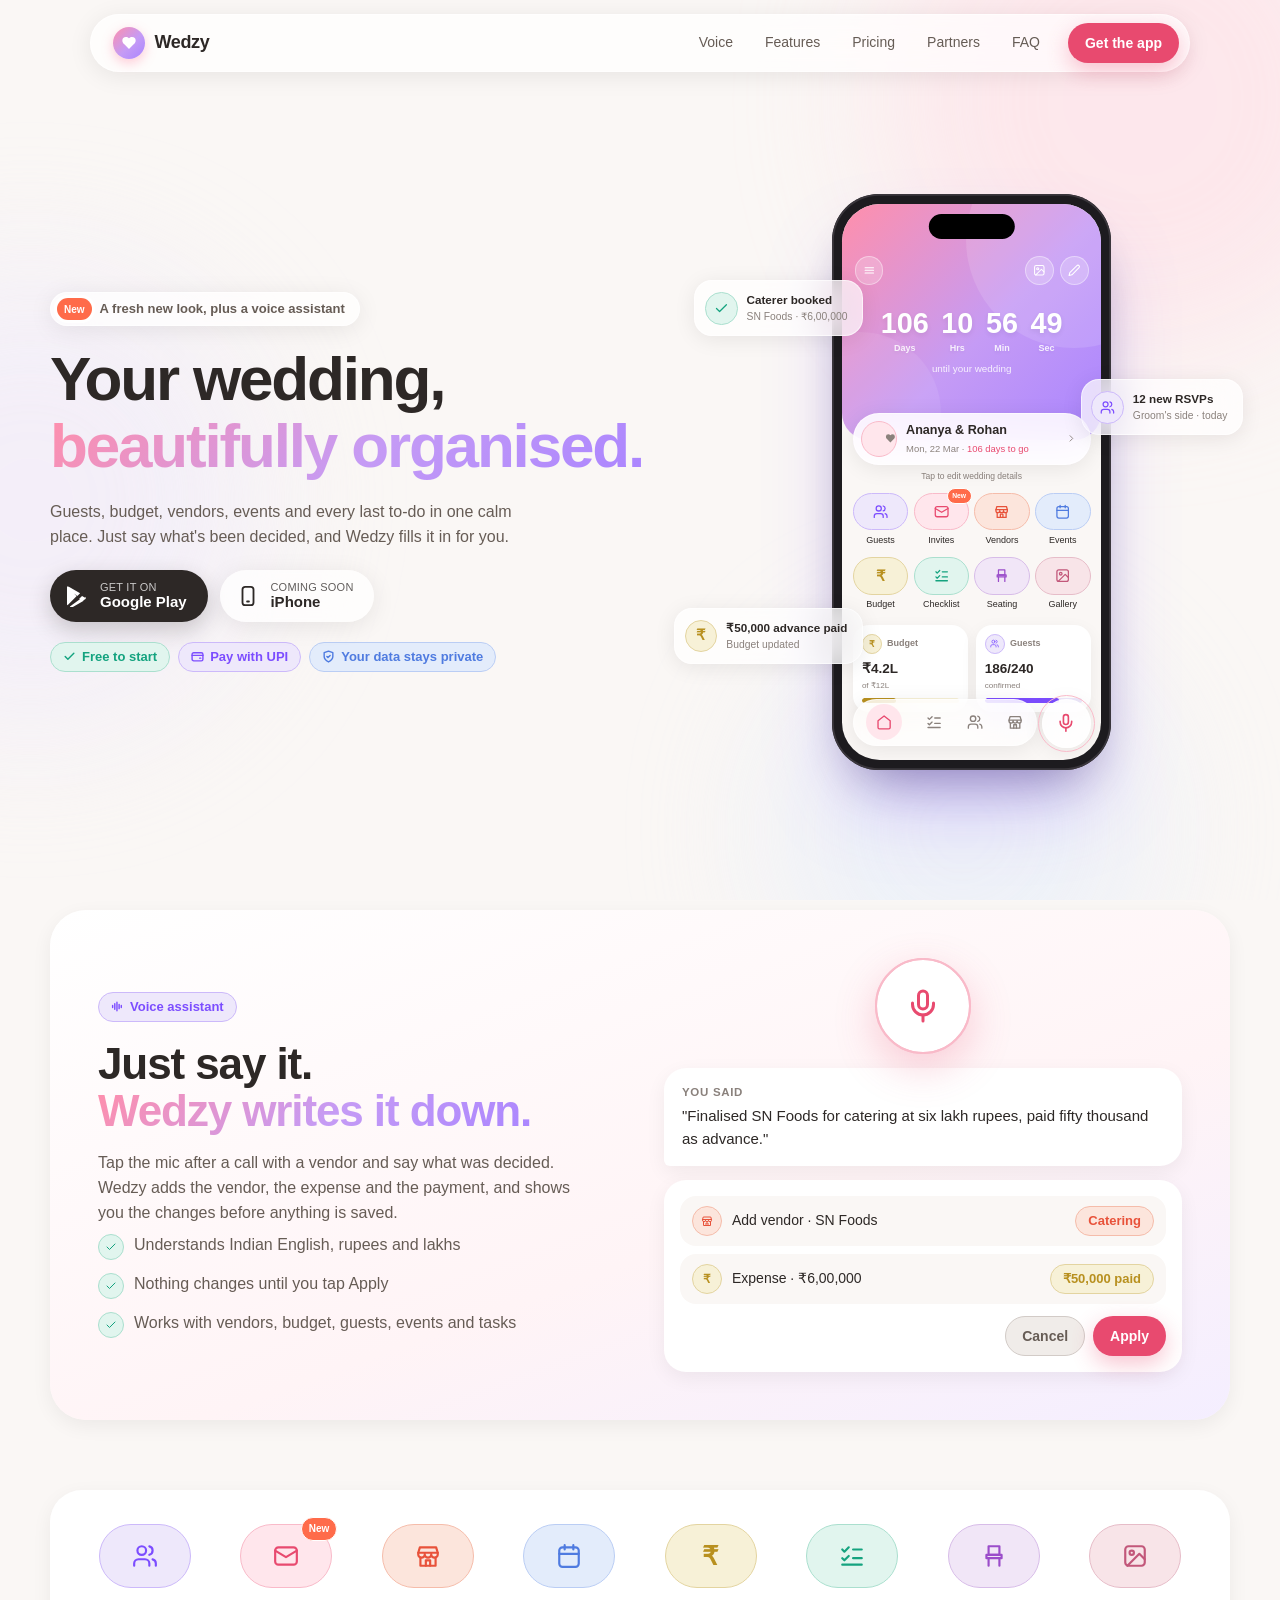
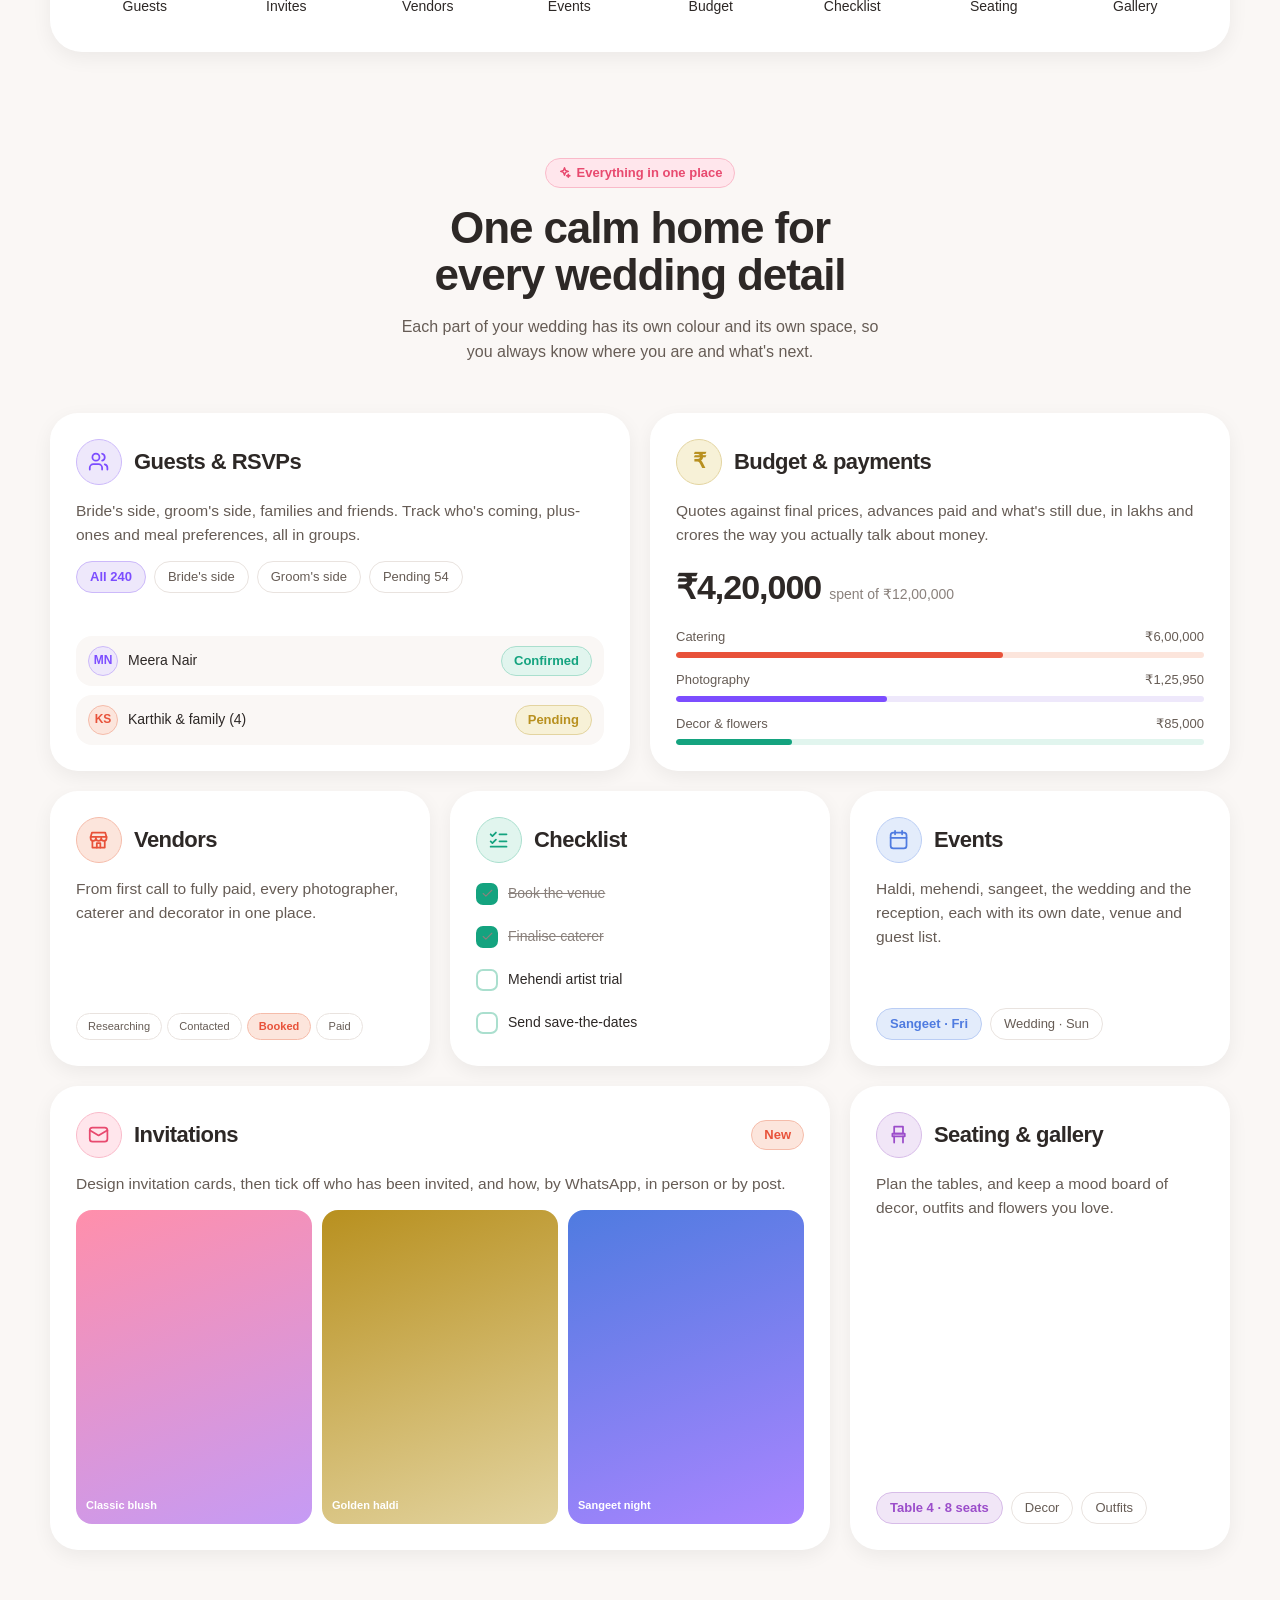
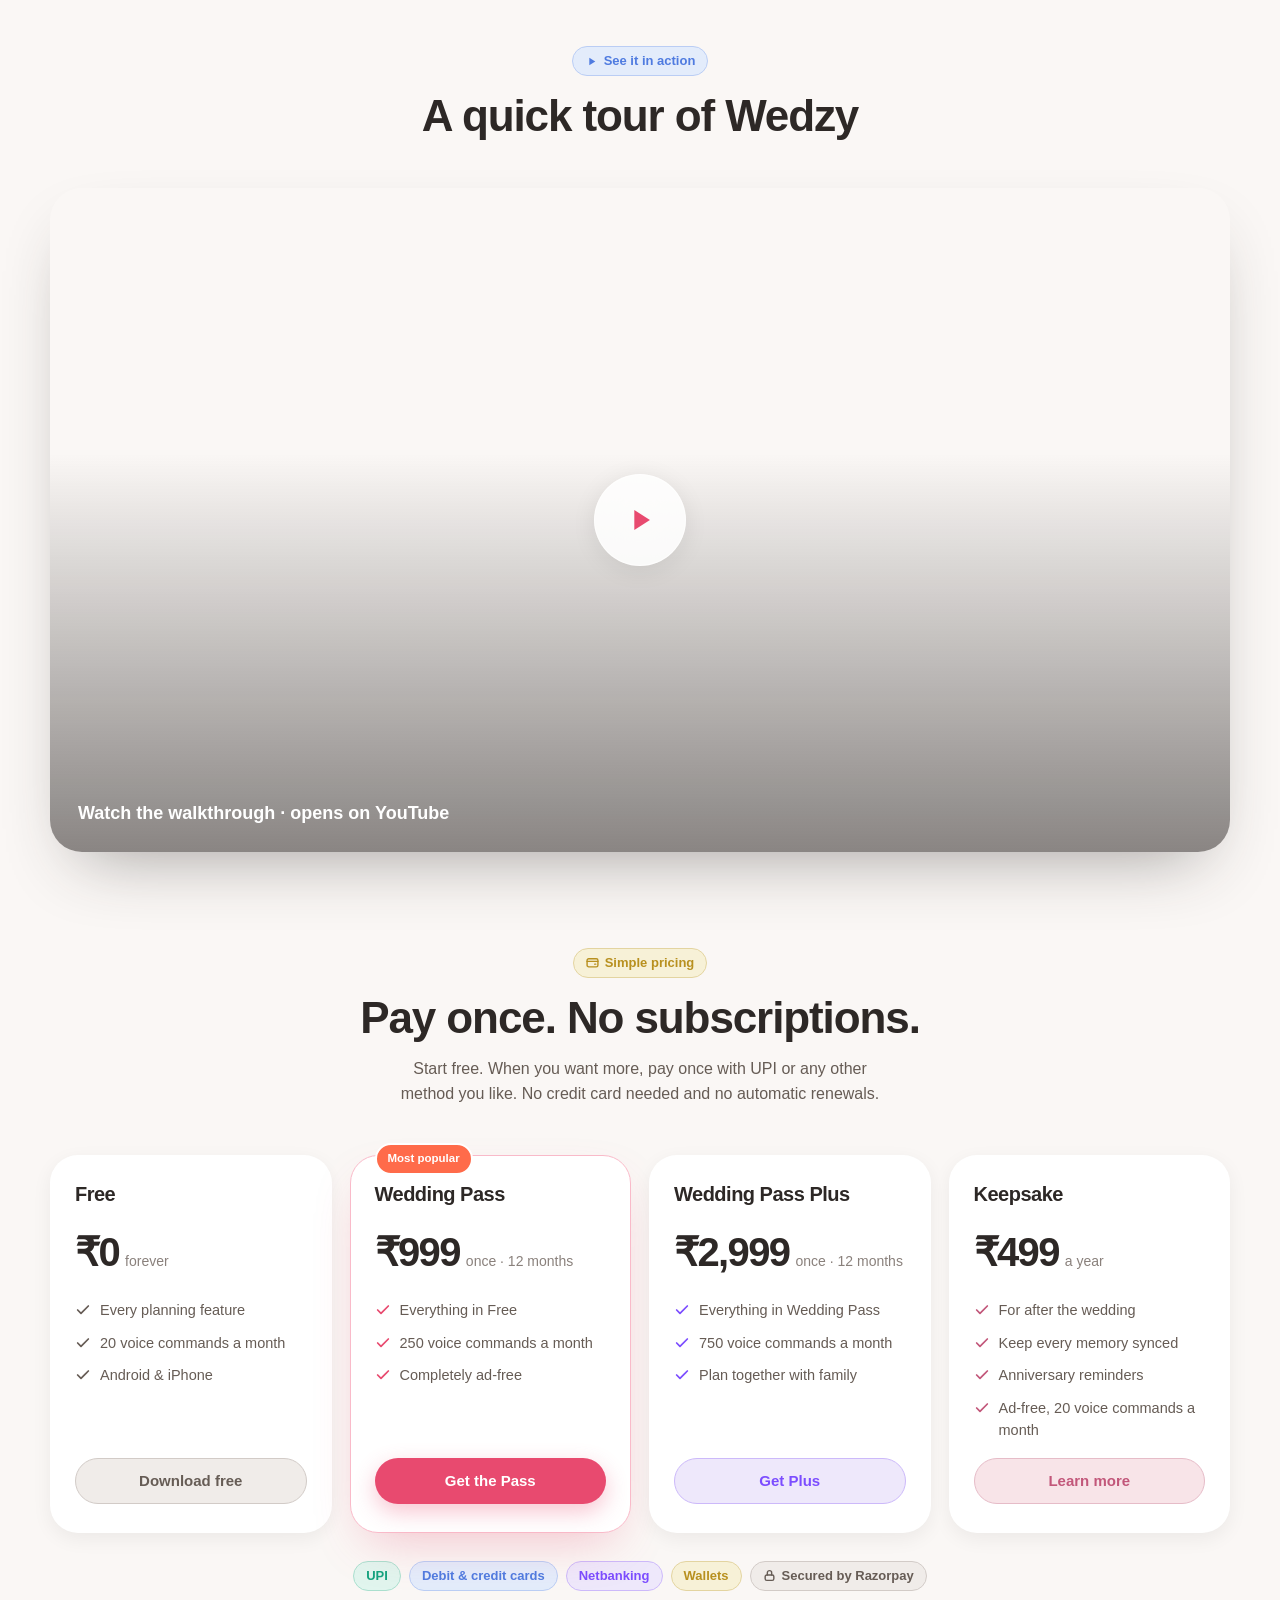
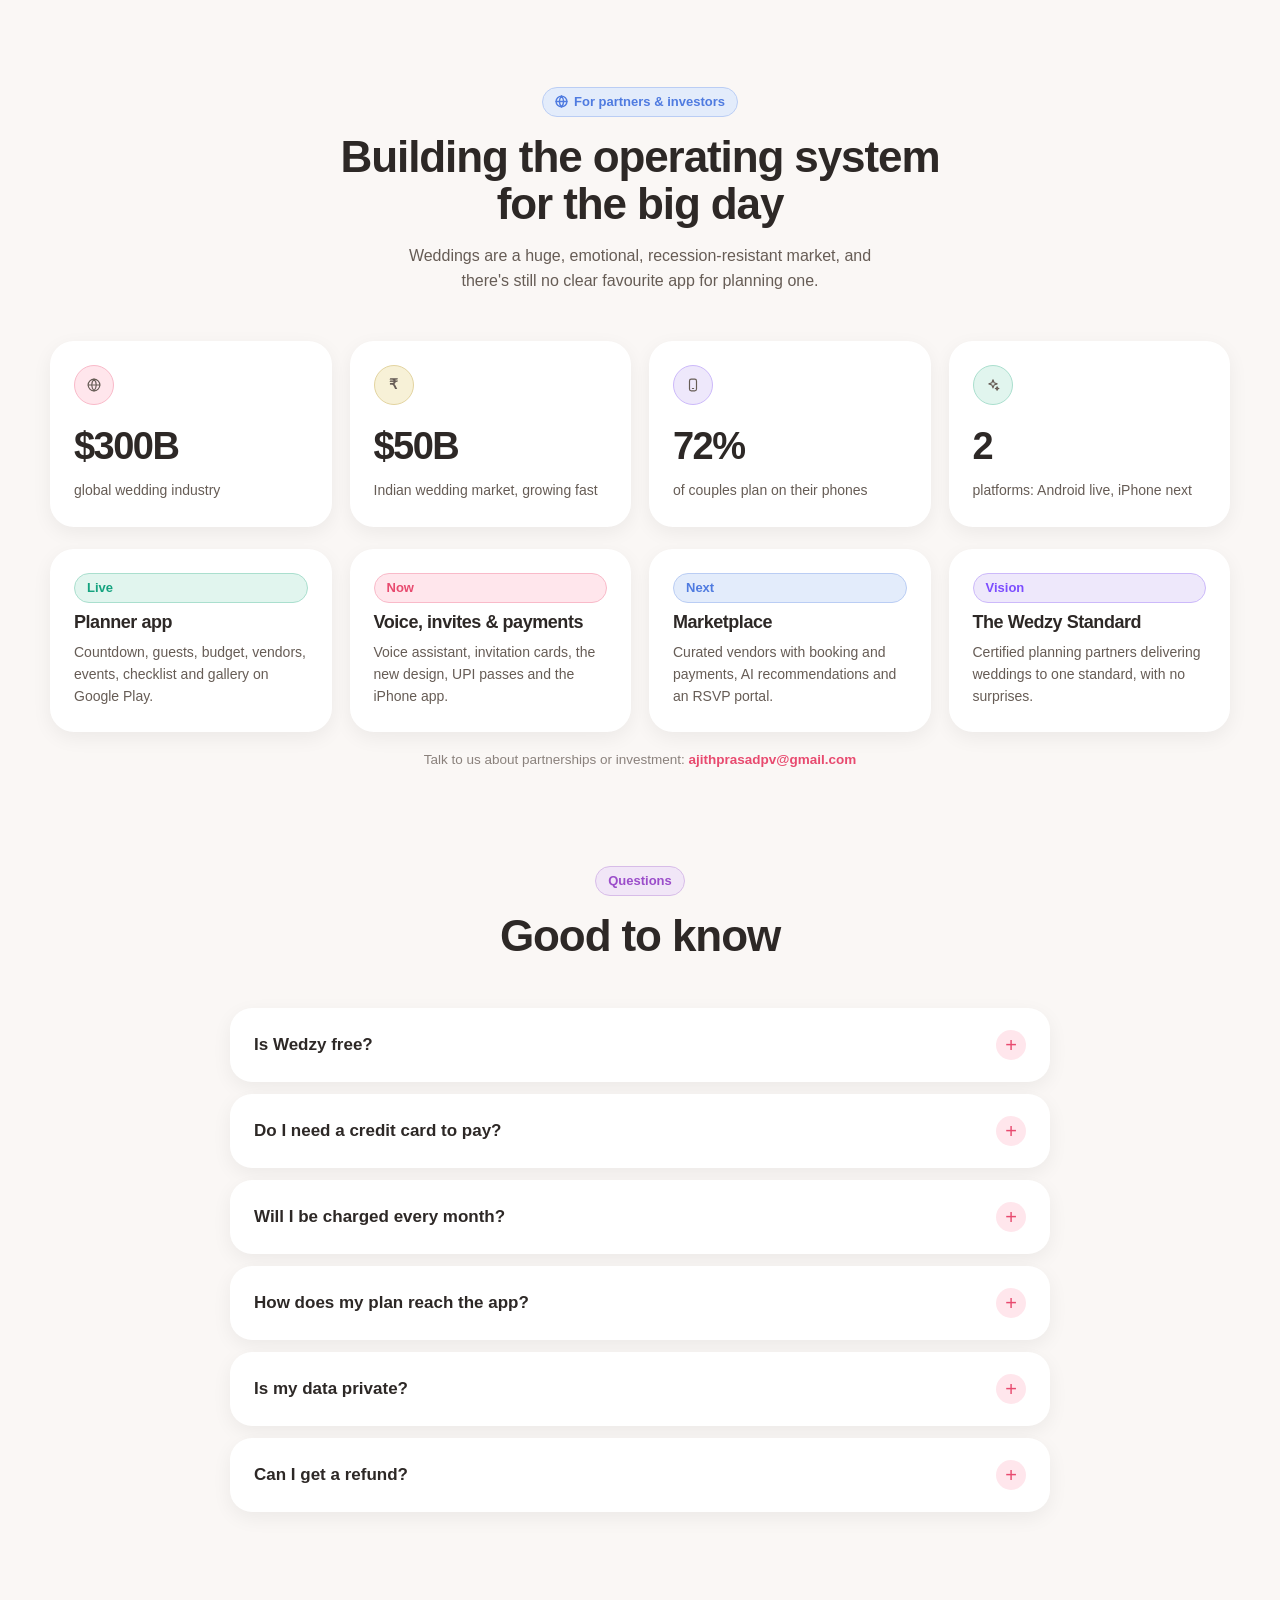
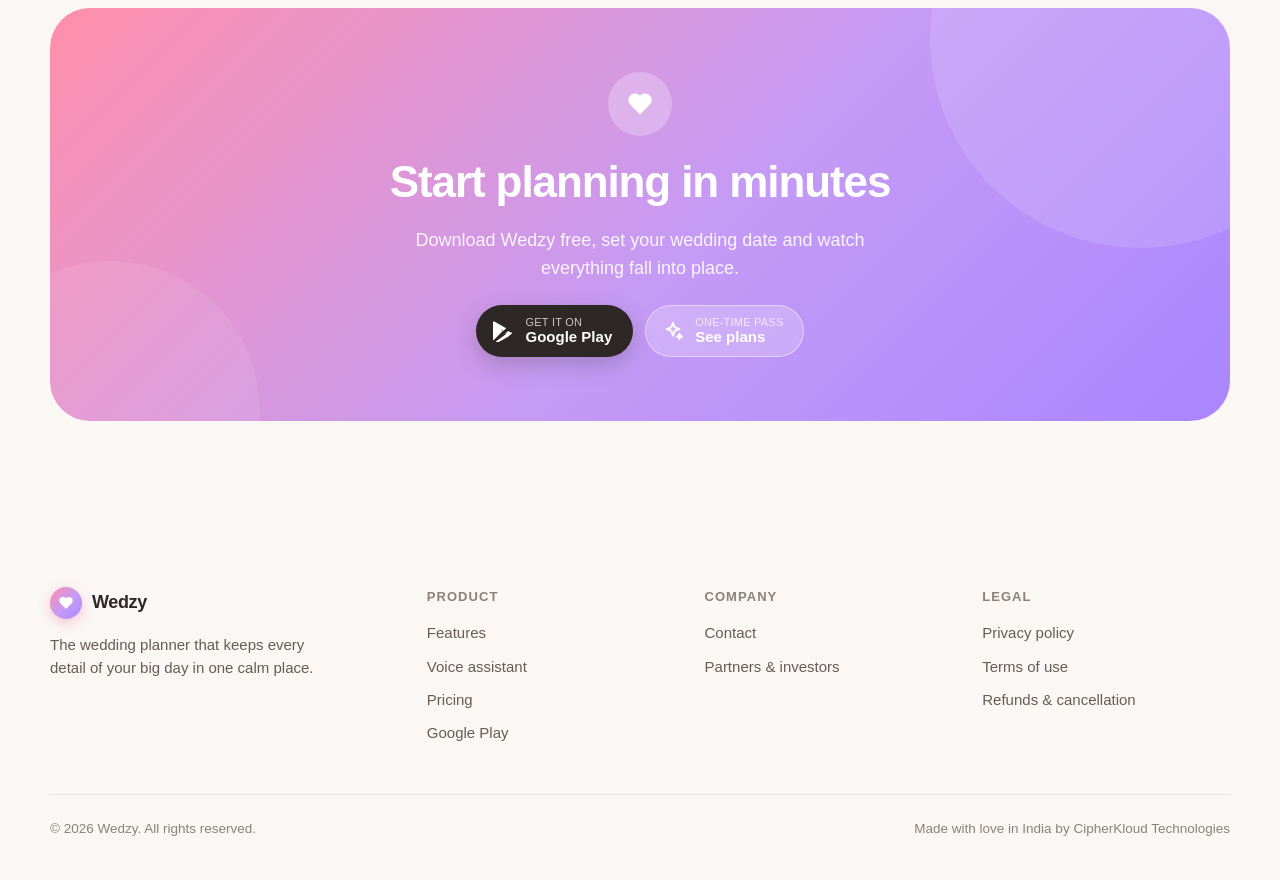
==== index.html @ da7de40a "Fit the hero to the window and tighten the type scale The phone mockup and its cards scale together " ====
<!DOCTYPE html>
<html lang="en">
<head>
<meta charset="UTF-8"/>
<meta name="viewport" content="width=device-width, initial-scale=1.0"/>
<title>Wedzy — Plan your wedding, beautifully organised</title>
<meta name="description" content="Wedzy is the wedding planner for your phone. Guests, budget, vendors, events and checklist in one place, plus a voice assistant that fills it in for you."/>
<meta name="theme-color" content="#FAF7F5"/>
<meta property="og:title" content="Wedzy — Plan your wedding, beautifully organised"/>
<meta property="og:description" content="Guests, budget, vendors, events and checklist in one place, with a voice assistant that fills it in for you."/>
<meta property="og:url" content="https://wedzy.online/"/>
<meta property="og:type" content="website"/>
<link rel="icon" href="/assets/favicon.svg" type="image/svg+xml"/>
<link rel="stylesheet" href="/assets/site.css"/>
</head>
<body>
<div class="ambient" aria-hidden="true"><span></span><span></span><span></span></div>

<!-- Floating glass nav -->
<header class="nav glass">
  <a href="/" class="brand"><span class="brand-mark"><svg class="i"><use href="/assets/icons.svg#heart"/></svg></span>Wedzy</a>
  <ul class="nav-links" id="nav-links">
    <li><a href="#voice">Voice</a></li>
    <li><a href="#features">Features</a></li>
    <li><a href="#pricing">Pricing</a></li>
    <li><a href="#partners">Partners</a></li>
    <li><a href="#faq">FAQ</a></li>
  </ul>
  <a class="btn btn-primary btn-sm" href="https://play.google.com/store/apps/details?id=com.ajith.wedzy" target="_blank" rel="noopener">Get the app</a>
  <button class="burger" id="burger" aria-label="Menu" aria-expanded="false" aria-controls="nav-links"><svg class="i"><use href="/assets/icons.svg#menu"/></svg></button>
</header>

<main>
<!-- Hero -->
<section class="hero">
  <div class="wrap hero-grid">
    <div class="hero-copy">
      <span class="eyebrow glass"><span class="dot">New</span>A fresh new look, plus a voice assistant</span>
      <h1 class="display">Your wedding,<br/><span class="grad-text">beautifully organised.</span></h1>
      <p class="lead">Guests, budget, vendors, events and every last to-do in one calm place. Just say what's been decided, and Wedzy fills it in for you.</p>
      <div class="hero-ctas">
        <a class="btn btn-dark store-btn" href="https://play.google.com/store/apps/details?id=com.ajith.wedzy" target="_blank" rel="noopener">
          <svg class="i"><use href="/assets/icons.svg#gplay"/></svg><span><small>GET IT ON</small><b>Google Play</b></span>
        </a>
        <span class="btn btn-glass glass store-btn" aria-disabled="true">
          <svg class="i"><use href="/assets/icons.svg#phone"/></svg><span><small>COMING SOON</small><b>iPhone</b></span>
        </span>
      </div>
      <div class="hero-pills">
        <span class="pill f-check"><svg class="i"><use href="/assets/icons.svg#check"/></svg>Free to start</span>
        <span class="pill f-guests"><svg class="i"><use href="/assets/icons.svg#wallet"/></svg>Pay with UPI</span>
        <span class="pill f-events"><svg class="i"><use href="/assets/icons.svg#shield"/></svg>Your data stays private</span>
      </div>
    </div>

    <div class="hero-visual">
      <div class="stage" id="stage">
      <!-- The real Soft Capsule Home screen -->
      <div class="phone" role="img" aria-label="The Wedzy Home screen: a wedding countdown, feature shortcuts and budget and guest summaries">
        <div class="screen">
          <div class="m-hero">
            <div class="m-top">
              <span class="gc"><svg class="i"><use href="/assets/icons.svg#menu"/></svg></span>
              <span class="gc"><svg class="i"><use href="/assets/icons.svg#image"/></svg></span>
              <span class="gc"><svg class="i"><use href="/assets/icons.svg#pencil"/></svg></span>
            </div>
            <div class="m-count" id="m-count">
              <div><b>107</b><span>Days</span></div>
              <div><b>00</b><span>Hrs</span></div>
              <div><b>00</b><span>Min</span></div>
              <div><b>00</b><span>Sec</span></div>
            </div>
            <div class="m-until">until your wedding</div>
          </div>
          <div class="m-pill glass">
            <span class="icircle f-invites"><svg class="i"><use href="/assets/icons.svg#heart"/></svg></span>
            <div><b>Ananya &amp; Rohan</b><small><span id="m-date">Sun, 14 Feb</span> · <em id="m-left">107 days to go</em></small></div>
            <svg class="i"><use href="/assets/icons.svg#chevron"/></svg>
          </div>
          <div class="m-hint">Tap to edit wedding details</div>
          <div class="m-caps">
            <div class="capsule f-guests"><span class="cap"><svg class="i"><use href="/assets/icons.svg#users"/></svg></span>Guests</div>
            <div class="capsule f-invites"><span class="cap"><svg class="i"><use href="/assets/icons.svg#mail"/></svg><span class="badge">New</span></span>Invites</div>
            <div class="capsule f-vendors"><span class="cap"><svg class="i"><use href="/assets/icons.svg#store"/></svg></span>Vendors</div>
            <div class="capsule f-events"><span class="cap"><svg class="i"><use href="/assets/icons.svg#calendar"/></svg></span>Events</div>
            <div class="capsule f-budget"><span class="cap">₹</span>Budget</div>
            <div class="capsule f-check"><span class="cap"><svg class="i"><use href="/assets/icons.svg#checklist"/></svg></span>Checklist</div>
            <div class="capsule f-seating"><span class="cap"><svg class="i"><use href="/assets/icons.svg#chair"/></svg></span>Seating</div>
            <div class="capsule f-gallery"><span class="cap"><svg class="i"><use href="/assets/icons.svg#image"/></svg></span>Gallery</div>
          </div>
          <div class="m-stats">
            <div class="m-stat f-budget"><div class="row"><span class="icircle">₹</span>Budget</div><b>₹4.2L</b><small>of ₹12L</small><div class="progress"><i style="width:35%"></i></div></div>
            <div class="m-stat f-guests"><div class="row"><span class="icircle"><svg class="i"><use href="/assets/icons.svg#users"/></svg></span>Guests</div><b>186/240</b><small>confirmed</small><div class="progress"><i style="width:77%"></i></div></div>
          </div>
          <div class="m-tabs glass">
            <span class="on"><svg class="i"><use href="/assets/icons.svg#home"/></svg></span>
            <svg class="i"><use href="/assets/icons.svg#checklist"/></svg>
            <svg class="i"><use href="/assets/icons.svg#users"/></svg>
            <svg class="i"><use href="/assets/icons.svg#store"/></svg>
          </div>
          <span class="m-orb glass"><svg class="i"><use href="/assets/icons.svg#mic"/></svg></span>
        </div>
      </div>
      <div class="float a glass f-check"><span class="icircle"><svg class="i"><use href="/assets/icons.svg#check"/></svg></span><div>Caterer booked<small>SN Foods · ₹6,00,000</small></div></div>
      <div class="float b glass f-guests"><span class="icircle"><svg class="i"><use href="/assets/icons.svg#users"/></svg></span><div>12 new RSVPs<small>Groom's side · today</small></div></div>
      <div class="float c glass f-budget"><span class="icircle">₹</span><div>₹50,000 advance paid<small>Budget updated</small></div></div>
      </div>
    </div>
  </div>
</section>

<!-- Voice assistant -->
<section class="sec" id="voice" style="padding:10px 0 40px">
  <div class="wrap">
    <div class="voice reveal">
      <div>
        <span class="pill f-guests"><svg class="i"><use href="/assets/icons.svg#wave"/></svg>Voice assistant</span>
        <h2 class="h2" style="margin:18px 0 16px">Just say it.<br/><span class="grad-text">Wedzy writes it down.</span></h2>
        <p class="lead">Tap the mic after a call with a vendor and say what was decided. Wedzy adds the vendor, the expense and the payment, and shows you the changes before anything is saved.</p>
        <ul class="ticks">
          <li><span class="icircle f-check"><svg class="i"><use href="/assets/icons.svg#check"/></svg></span>Understands Indian English, rupees and lakhs</li>
          <li><span class="icircle f-check"><svg class="i"><use href="/assets/icons.svg#check"/></svg></span>Nothing changes until you tap Apply</li>
          <li><span class="icircle f-check"><svg class="i"><use href="/assets/icons.svg#check"/></svg></span>Works with vendors, budget, guests, events and tasks</li>
        </ul>
      </div>
      <div class="voice-ui">
        <span class="orb"><svg class="i"><use href="/assets/icons.svg#mic"/></svg></span>
        <div class="bubble card"><small>You said</small>"Finalised SN Foods for catering at six lakh rupees, paid fifty thousand as advance."</div>
        <div class="plan card">
          <div class="row-i"><span class="icircle f-vendors"><svg class="i"><use href="/assets/icons.svg#store"/></svg></span>Add vendor · SN Foods<span class="r pill f-vendors">Catering</span></div>
          <div class="row-i"><span class="icircle f-budget">₹</span>Expense · ₹6,00,000<span class="r pill f-budget">₹50,000 paid</span></div>
          <div class="apply"><span class="btn btn-capsule btn-sm f-stone">Cancel</span><span class="btn btn-primary btn-sm">Apply</span></div>
        </div>
      </div>
    </div>
  </div>
</section>

<!-- Every feature, one tap -->
<section class="strip" id="features">
  <div class="wrap">
    <div class="strip-card card reveal">
      <div class="strip-grid">
        <div class="capsule f-guests"><span class="cap"><svg class="i"><use href="/assets/icons.svg#users"/></svg></span>Guests</div>
        <div class="capsule f-invites"><span class="cap"><svg class="i"><use href="/assets/icons.svg#mail"/></svg><span class="badge">New</span></span>Invites</div>
        <div class="capsule f-vendors"><span class="cap"><svg class="i"><use href="/assets/icons.svg#store"/></svg></span>Vendors</div>
        <div class="capsule f-events"><span class="cap"><svg class="i"><use href="/assets/icons.svg#calendar"/></svg></span>Events</div>
        <div class="capsule f-budget"><span class="cap">₹</span>Budget</div>
        <div class="capsule f-check"><span class="cap"><svg class="i"><use href="/assets/icons.svg#checklist"/></svg></span>Checklist</div>
        <div class="capsule f-seating"><span class="cap"><svg class="i"><use href="/assets/icons.svg#chair"/></svg></span>Seating</div>
        <div class="capsule f-gallery"><span class="cap"><svg class="i"><use href="/assets/icons.svg#image"/></svg></span>Gallery</div>
      </div>
    </div>
  </div>
</section>

<!-- Bento features -->
<section class="sec">
  <div class="wrap">
    <div class="sec-head reveal">
      <span class="pill f-invites"><svg class="i"><use href="/assets/icons.svg#sparkles"/></svg>Everything in one place</span>
      <h2 class="h2">One calm home for<br/>every wedding detail</h2>
      <p class="lead">Each part of your wedding has its own colour and its own space, so you always know where you are and what's next.</p>
    </div>

    <div class="bento">
      <article class="tile card span-3 f-guests reveal">
        <div class="head"><span class="icircle"><svg class="i"><use href="/assets/icons.svg#users"/></svg></span><h3>Guests &amp; RSVPs</h3></div>
        <p>Bride's side, groom's side, families and friends. Track who's coming, plus-ones and meal preferences, all in groups.</p>
        <div class="chips"><span class="chip on">All 240</span><span class="chip">Bride's side</span><span class="chip">Groom's side</span><span class="chip">Pending 54</span></div>
        <div class="demo">
          <div class="row-i"><span class="icircle f-guests">MN</span>Meera Nair<span class="r pill f-check">Confirmed</span></div>
          <div class="row-i"><span class="icircle f-vendors">KS</span>Karthik &amp; family (4)<span class="r pill f-budget">Pending</span></div>
        </div>
      </article>

      <article class="tile card span-3 f-budget reveal">
        <div class="head"><span class="icircle">₹</span><h3>Budget &amp; payments</h3></div>
        <p>Quotes against final prices, advances paid and what's still due, in lakhs and crores the way you actually talk about money.</p>
        <div class="money"><b>₹4,20,000</b><span>spent of ₹12,00,000</span></div>
        <div class="bars demo">
          <div><div class="lbl"><span>Catering</span><span>₹6,00,000</span></div><div class="progress f-vendors"><i style="width:62%"></i></div></div>
          <div><div class="lbl"><span>Photography</span><span>₹1,25,950</span></div><div class="progress f-guests"><i style="width:40%"></i></div></div>
          <div><div class="lbl"><span>Decor &amp; flowers</span><span>₹85,000</span></div><div class="progress f-check"><i style="width:22%"></i></div></div>
        </div>
      </article>

      <article class="tile card span-2 f-vendors reveal">
        <div class="head"><span class="icircle"><svg class="i"><use href="/assets/icons.svg#store"/></svg></span><h3>Vendors</h3></div>
        <p>From first call to fully paid, every photographer, caterer and decorator in one place.</p>
        <div class="stage demo"><span class="chip">Researching</span><span class="chip">Contacted</span><span class="chip on">Booked</span><span class="chip">Paid</span></div>
      </article>

      <article class="tile card span-2 f-check reveal">
        <div class="head"><span class="icircle"><svg class="i"><use href="/assets/icons.svg#checklist"/></svg></span><h3>Checklist</h3></div>
        <div class="demo">
          <div class="check-row done"><span class="box done"><svg class="i"><use href="/assets/icons.svg#check"/></svg></span><span>Book the venue</span></div>
          <div class="check-row done"><span class="box done"><svg class="i"><use href="/assets/icons.svg#check"/></svg></span><span>Finalise caterer</span></div>
          <div class="check-row"><span class="box"></span><span>Mehendi artist trial</span></div>
          <div class="check-row"><span class="box"></span><span>Send save-the-dates</span></div>
        </div>
      </article>

      <article class="tile card span-2 f-events reveal">
        <div class="head"><span class="icircle"><svg class="i"><use href="/assets/icons.svg#calendar"/></svg></span><h3>Events</h3></div>
        <p>Haldi, mehendi, sangeet, the wedding and the reception, each with its own date, venue and guest list.</p>
        <div class="chips demo"><span class="chip on">Sangeet · Fri</span><span class="chip">Wedding · Sun</span></div>
      </article>

      <article class="tile card span-4 f-invites reveal">
        <div class="head"><span class="icircle"><svg class="i"><use href="/assets/icons.svg#mail"/></svg></span><h3>Invitations</h3><span class="pill f-vendors" style="margin-left:auto">New</span></div>
        <p>Design invitation cards, then tick off who has been invited, and how, by WhatsApp, in person or by post.</p>
        <div class="inv demo">
          <div style="background:linear-gradient(160deg,#FF8FAB,#C59BF5)">Classic blush</div>
          <div style="background:linear-gradient(160deg,#B8901F,#E3D4A0)">Golden haldi</div>
          <div style="background:linear-gradient(160deg,#4F7BE0,#AA85FF)">Sangeet night</div>
        </div>
      </article>

      <article class="tile card span-2 f-seating reveal">
        <div class="head"><span class="icircle"><svg class="i"><use href="/assets/icons.svg#chair"/></svg></span><h3>Seating &amp; gallery</h3></div>
        <p>Plan the tables, and keep a mood board of decor, outfits and flowers you love.</p>
        <div class="chips demo"><span class="chip on">Table 4 · 8 seats</span><span class="chip">Decor</span><span class="chip">Outfits</span></div>
      </article>
    </div>
  </div>
</section>

<!-- Demo video -->
<section class="sec" style="padding-top:0">
  <div class="wrap">
    <div class="sec-head reveal">
      <span class="pill f-events"><svg class="i"><use href="/assets/icons.svg#play"/></svg>See it in action</span>
      <h2 class="h2">A quick tour of Wedzy</h2>
    </div>
    <a class="video reveal" href="https://www.youtube.com/watch?v=zQjk5uoa88U" target="_blank" rel="noopener" aria-label="Watch the Wedzy demo on YouTube">
      <img src="https://img.youtube.com/vi/zQjk5uoa88U/sddefault.jpg" alt="" loading="lazy"/>
      <span class="play glass"><svg class="i"><use href="/assets/icons.svg#play"/></svg></span>
      <span class="cap-txt">Watch the walkthrough · opens on YouTube</span>
    </a>
  </div>
</section>

<!-- Pricing -->
<section class="sec" id="pricing" style="padding-top:0">
  <div class="wrap">
    <div class="sec-head reveal">
      <span class="pill f-budget"><svg class="i"><use href="/assets/icons.svg#wallet"/></svg>Simple pricing</span>
      <h2 class="h2">Pay once. No subscriptions.</h2>
      <p class="lead">Start free. When you want more, pay once with UPI or any other method you like. No credit card needed and no automatic renewals.</p>
    </div>
    <div class="plans">
      <div class="plan-card card f-stone reveal">
        <h3>Free</h3>
        <div class="price"><b>₹0</b><span>forever</span></div>
        <ul>
          <li><svg class="i"><use href="/assets/icons.svg#check"/></svg>Every planning feature</li>
          <li><svg class="i"><use href="/assets/icons.svg#check"/></svg>20 voice commands a month</li>
          <li><svg class="i"><use href="/assets/icons.svg#check"/></svg>Android &amp; iPhone</li>
        </ul>
        <a class="btn btn-capsule" href="https://play.google.com/store/apps/details?id=com.ajith.wedzy" target="_blank" rel="noopener">Download free</a>
      </div>
      <div class="plan-card card hot f-invites reveal">
        <span class="tag">Most popular</span>
        <h3>Wedding Pass</h3>
        <div class="price"><b>₹999</b><span>once · 12 months</span></div>
        <ul>
          <li><svg class="i"><use href="/assets/icons.svg#check"/></svg>Everything in Free</li>
          <li><svg class="i"><use href="/assets/icons.svg#check"/></svg>250 voice commands a month</li>
          <li><svg class="i"><use href="/assets/icons.svg#check"/></svg>Completely ad-free</li>
        </ul>
        <a class="btn btn-primary" href="/pricing/">Get the Pass</a>
      </div>
      <div class="plan-card card f-guests reveal">
        <h3>Wedding Pass Plus</h3>
        <div class="price"><b>₹2,999</b><span>once · 12 months</span></div>
        <ul>
          <li><svg class="i"><use href="/assets/icons.svg#check"/></svg>Everything in Wedding Pass</li>
          <li><svg class="i"><use href="/assets/icons.svg#check"/></svg>750 voice commands a month</li>
          <li><svg class="i"><use href="/assets/icons.svg#check"/></svg>Plan together with family</li>
        </ul>
        <a class="btn btn-capsule" href="/pricing/">Get Plus</a>
      </div>
      <div class="plan-card card f-gallery reveal">
        <h3>Keepsake</h3>
        <div class="price"><b>₹499</b><span>a year</span></div>
        <ul>
          <li><svg class="i"><use href="/assets/icons.svg#check"/></svg>For after the wedding</li>
          <li><svg class="i"><use href="/assets/icons.svg#check"/></svg>Keep every memory synced</li>
          <li><svg class="i"><use href="/assets/icons.svg#check"/></svg>Anniversary reminders</li>
          <li><svg class="i"><use href="/assets/icons.svg#check"/></svg>Ad-free, 20 voice commands a month</li>
        </ul>
        <a class="btn btn-capsule" href="/pricing/">Learn more</a>
      </div>
    </div>
    <div class="pay-row reveal">
      <span class="pill f-check">UPI</span><span class="pill f-events">Debit &amp; credit cards</span><span class="pill f-guests">Netbanking</span><span class="pill f-budget">Wallets</span><span class="pill f-stone"><svg class="i"><use href="/assets/icons.svg#lock"/></svg>Secured by Razorpay</span>
    </div>
  </div>
</section>

<!-- Partners & investors -->
<section class="sec" id="partners" style="padding-top:0">
  <div class="wrap">
    <div class="sec-head reveal">
      <span class="pill f-events"><svg class="i"><use href="/assets/icons.svg#globe"/></svg>For partners &amp; investors</span>
      <h2 class="h2">Building the operating system<br/>for the big day</h2>
      <p class="lead">Weddings are a huge, emotional, recession-resistant market, and there's still no clear favourite app for planning one.</p>
    </div>
    <div class="stats">
      <div class="stat card f-invites reveal"><span class="icircle"><svg class="i"><use href="/assets/icons.svg#globe"/></svg></span><b>$300B</b><span>global wedding industry</span></div>
      <div class="stat card f-budget reveal"><span class="icircle">₹</span><b>$50B</b><span>Indian wedding market, growing fast</span></div>
      <div class="stat card f-guests reveal"><span class="icircle"><svg class="i"><use href="/assets/icons.svg#phone"/></svg></span><b>72%</b><span>of couples plan on their phones</span></div>
      <div class="stat card f-check reveal"><span class="icircle"><svg class="i"><use href="/assets/icons.svg#sparkles"/></svg></span><b>2</b><span>platforms: Android live, iPhone next</span></div>
    </div>
    <div class="road">
      <div class="card f-check reveal"><span class="pill">Live</span><h3>Planner app</h3><p>Countdown, guests, budget, vendors, events, checklist and gallery on Google Play.</p></div>
      <div class="card f-invites reveal"><span class="pill">Now</span><h3>Voice, invites &amp; payments</h3><p>Voice assistant, invitation cards, the new design, UPI passes and the iPhone app.</p></div>
      <div class="card f-events reveal"><span class="pill">Next</span><h3>Marketplace</h3><p>Curated vendors with booking and payments, AI recommendations and an RSVP portal.</p></div>
      <div class="card f-guests reveal"><span class="pill">Vision</span><h3>The Wedzy Standard</h3><p>Certified planning partners delivering weddings to one standard, with no surprises.</p></div>
    </div>
    <p class="note reveal">Talk to us about partnerships or investment: <a href="mailto:ajithprasadpv@gmail.com" style="color:var(--invites);font-weight:600">ajithprasadpv@gmail.com</a></p>
  </div>
</section>

<!-- FAQ -->
<section class="sec" id="faq" style="padding-top:0">
  <div class="wrap">
    <div class="sec-head reveal">
      <span class="pill f-seating">Questions</span>
      <h2 class="h2">Good to know</h2>
    </div>
    <div class="faq reveal">
      <details><summary>Is Wedzy free?</summary><p>Yes. Every planning feature is free, with 20 voice commands a month. Paid plans add more voice commands and remove ads.</p></details>
      <details><summary>Do I need a credit card to pay?</summary><p>No. Buy a plan on this website with UPI (Google Pay, PhonePe, Paytm and others), a debit card, netbanking or a wallet. Payments are processed securely by Razorpay.</p></details>
      <details><summary>Will I be charged every month?</summary><p>Never. Every plan is a one-time payment. Nothing renews automatically.</p></details>
      <details><summary>How does my plan reach the app?</summary><p>Sign in on this website with the same account you use in the app. Your plan is active the moment the payment succeeds, on Android and iPhone.</p></details>
      <details><summary>Is my data private?</summary><p>Your planning data belongs to you. It's tied to your account, and we never sell it or use it for advertising. Read the <a href="/privacy/" style="color:var(--invites)">privacy policy</a>.</p></details>
      <details><summary>Can I get a refund?</summary><p>Yes. Write to us within 7 days of buying for a full refund. See the <a href="/refund-policy/" style="color:var(--invites)">refund policy</a>.</p></details>
    </div>
  </div>
</section>

<!-- CTA -->
<section class="sec" style="padding-top:0">
  <div class="wrap">
    <div class="cta reveal">
      <span class="brand-mark" style="width:64px;height:64px;font-size:28px;background:rgba(255,255,255,.25);box-shadow:none"><svg class="i"><use href="/assets/icons.svg#heart"/></svg></span>
      <h2 class="h2">Start planning in minutes</h2>
      <p>Download Wedzy free, set your wedding date and watch everything fall into place.</p>
      <div class="hero-ctas" style="justify-content:center">
        <a class="btn btn-dark store-btn" href="https://play.google.com/store/apps/details?id=com.ajith.wedzy" target="_blank" rel="noopener"><svg class="i"><use href="/assets/icons.svg#gplay"/></svg><span><small>GET IT ON</small><b>Google Play</b></span></a>
        <a class="btn btn-glass store-btn" href="/pricing/"><svg class="i"><use href="/assets/icons.svg#sparkles"/></svg><span><small>ONE-TIME PASS</small><b>See plans</b></span></a>
      </div>
    </div>
  </div>
</section>
</main>

<footer class="foot">
  <div class="wrap">
    <div class="foot-grid">
      <div>
        <a href="/" class="brand"><span class="brand-mark"><svg class="i"><use href="/assets/icons.svg#heart"/></svg></span>Wedzy</a>
        <p>The wedding planner that keeps every detail of your big day in one calm place.</p>
      </div>
      <div><h4>Product</h4><ul><li><a href="/#features">Features</a></li><li><a href="/#voice">Voice assistant</a></li><li><a href="/pricing/">Pricing</a></li><li><a href="https://play.google.com/store/apps/details?id=com.ajith.wedzy" target="_blank" rel="noopener">Google Play</a></li></ul></div>
      <div><h4>Company</h4><ul><li><a href="/contact/">Contact</a></li><li><a href="/#partners">Partners &amp; investors</a></li></ul></div>
      <div><h4>Legal</h4><ul><li><a href="/privacy/">Privacy policy</a></li><li><a href="/terms/">Terms of use</a></li><li><a href="/refund-policy/">Refunds &amp; cancellation</a></li></ul></div>
    </div>
    <div class="foot-bottom"><span>© 2026 Wedzy. All rights reserved.</span><span>Made with love in India by CipherKloud Technologies</span></div>
  </div>
</footer>

<script src="/assets/site.js" defer></script>
</body>
</html>
---- assets/site.css ----
/* Wedzy "Soft Capsule" design system for the web: the same tokens as the iOS and Android apps
   (Wedzy-iOS/Wedzy/Theme/WedzyTheme.swift, Components/SoftCapsule.swift). */

:root{
  --bg:#FAF7F5; --surface:#fff; --ink:#2D2826; --ink-2:#665C55; --muted:#8A817C; --hairline:#E9E3DF;
  --blush-400:#FF8FAB; --blush-500:#FF6B8A; --lilac-mid:#C59BF5; --lav-400:#AA85FF;
  --hero:linear-gradient(135deg,#FF8FAB 0%,#C59BF5 55%,#AA85FF 100%);
  --badge:#FF6B4A;
  /* feature pairs: fill / accent / border (fill blended 28% towards accent) */
  --guests-bg:#EEE8FB; --guests:#7C4DFF; --guests-bd:#CCB9FA;
  --budget-bg:#F7F1D7; --budget:#B8901F; --budget-bd:#E3D4A0;
  --vendors-bg:#FCE5DC; --vendors:#E8523A; --vendors-bd:#F5BCAA;
  --events-bg:#E3ECFB; --events:#4F7BE0; --events-bd:#BACDF4;
  --check-bg:#E1F5EE; --check:#14A37F; --check-bd:#AADFCE;
  --invites-bg:#FFE6EC; --invites:#E84A6F; --invites-bd:#F9BAC9;
  --seating-bg:#F1E6F7; --seating:#9B4DCA; --seating-bd:#D7BCE8;
  --gallery-bg:#F8E4E8; --gallery:#C2577A; --gallery-bd:#E6BCC8;
  --stone-bg:#F0ECE9; --stone:#665C55; --stone-bd:#D2CBC7;
  --card-shadow:0 6px 20px rgba(0,0,0,.06);
  --glass-shadow:0 4px 24px rgba(0,0,0,.08);
  --r-card:24px;
  --font:-apple-system,BlinkMacSystemFont,"SF Pro Text","Inter","Segoe UI",Roboto,"Helvetica Neue",Arial,sans-serif;
  --font-display:-apple-system,BlinkMacSystemFont,"SF Pro Display","Inter","Segoe UI",Roboto,sans-serif;
  --font-round:ui-rounded,"SF Pro Rounded",-apple-system,"Nunito","Inter",sans-serif;
}
*,*::before,*::after{box-sizing:border-box;margin:0;padding:0}
html{scroll-behavior:smooth;-webkit-text-size-adjust:100%}
body{font-family:var(--font);color:var(--ink);background:var(--bg);line-height:1.55;-webkit-font-smoothing:antialiased;overflow-x:hidden}
a{color:inherit;text-decoration:none}
img{max-width:100%;display:block}
.i{width:1em;height:1em;fill:none;stroke:currentColor;stroke-width:2;stroke-linecap:round;stroke-linejoin:round;flex:none}
.wrap{width:min(1180px,100% - 40px);margin-inline:auto}
.sr{position:absolute;width:1px;height:1px;overflow:hidden;clip:rect(0 0 0 0)}

/* feature colour helpers */
.f-guests{--f-bg:var(--guests-bg);--f:var(--guests);--f-bd:var(--guests-bd)}
.f-budget{--f-bg:var(--budget-bg);--f:var(--budget);--f-bd:var(--budget-bd)}
.f-vendors{--f-bg:var(--vendors-bg);--f:var(--vendors);--f-bd:var(--vendors-bd)}
.f-events{--f-bg:var(--events-bg);--f:var(--events);--f-bd:var(--events-bd)}
.f-check{--f-bg:var(--check-bg);--f:var(--check);--f-bd:var(--check-bd)}
.f-invites{--f-bg:var(--invites-bg);--f:var(--invites);--f-bd:var(--invites-bd)}
.f-seating{--f-bg:var(--seating-bg);--f:var(--seating);--f-bd:var(--seating-bd)}
.f-gallery{--f-bg:var(--gallery-bg);--f:var(--gallery);--f-bd:var(--gallery-bd)}
.f-stone{--f-bg:var(--stone-bg);--f:var(--stone);--f-bd:var(--stone-bd)}

/* ── Ambient background ── */
.ambient{position:fixed;inset:0;z-index:-1;pointer-events:none;overflow:hidden}
.ambient span{position:absolute;border-radius:50%;filter:blur(70px);opacity:.55}
.ambient span:nth-child(1){width:520px;height:520px;background:#FFDBE4;top:-160px;right:-120px}
.ambient span:nth-child(2){width:460px;height:460px;background:#EEE8FB;top:30%;left:-200px}
.ambient span:nth-child(3){width:380px;height:380px;background:#E3ECFB;bottom:-120px;right:10%}

/* ── Glass ── */
.glass{background:rgba(255,255,255,.72);-webkit-backdrop-filter:blur(22px) saturate(1.6);backdrop-filter:blur(22px) saturate(1.6);border:1px solid rgba(255,255,255,.6);box-shadow:var(--glass-shadow)}

/* ── Floating nav pill ── */
.nav{position:fixed;top:14px;left:50%;transform:translateX(-50%);z-index:50;width:min(1100px,100% - 24px);height:58px;border-radius:999px;display:flex;align-items:center;gap:8px;padding:0 10px 0 22px}
.brand{display:flex;align-items:center;gap:10px;font-weight:700;font-size:18px;letter-spacing:-.02em}
.brand-mark{width:32px;height:32px;border-radius:50%;display:grid;place-items:center;background:var(--hero);color:#fff;font-size:16px;box-shadow:0 4px 12px rgba(255,107,138,.35)}
.nav-links{display:flex;gap:4px;margin-left:auto;list-style:none}
.nav-links a{display:block;padding:9px 14px;border-radius:999px;font-size:14px;font-weight:500;color:var(--ink-2);transition:background .2s,color .2s}
.nav-links a:hover,.nav-links a[aria-current]{background:var(--invites-bg);color:var(--invites)}
.nav .btn{margin-left:6px}
.burger{display:none;margin-left:auto;width:44px;height:44px;border-radius:50%;border:0;background:transparent;font-size:22px;color:var(--ink);cursor:pointer;place-items:center}

/* ── Buttons ── */
.btn{display:inline-flex;align-items:center;justify-content:center;gap:8px;height:46px;padding:0 20px;border-radius:999px;font:600 15px/1 var(--font);border:1px solid transparent;cursor:pointer;transition:transform .18s cubic-bezier(.3,.7,.4,1.5),box-shadow .2s,background .2s;white-space:nowrap}
.btn:active{transform:scale(.96)}
.btn .i{font-size:18px}
.btn-primary{background:var(--invites);color:#fff;box-shadow:0 8px 22px rgba(232,74,111,.32)}
.btn-primary:hover{box-shadow:0 10px 28px rgba(232,74,111,.42);transform:translateY(-1px)}
.btn-dark{background:var(--ink);color:#fff;box-shadow:0 8px 22px rgba(45,40,38,.22)}
.btn-dark:hover{transform:translateY(-1px)}
.btn-capsule{background:var(--f-bg,var(--invites-bg));color:var(--f,var(--invites));border-color:var(--f-bd,var(--invites-bd))}
.btn-capsule:hover{transform:translateY(-1px)}
.btn-glass{color:var(--ink)}
.btn-sm{height:40px;padding:0 16px;font-size:14px}
.btn-lg{height:56px;padding:0 28px;font-size:16px}
.btn[disabled]{opacity:.55;cursor:default;transform:none}
.store-btn{height:52px;padding:0 20px 0 16px;gap:11px}
.store-btn small{display:block;font-size:11px;font-weight:500;opacity:.75;letter-spacing:.02em}
.store-btn b{display:block;font-size:15px;line-height:1.15}
.store-btn .i{font-size:22px}
.store-btn span{text-align:left}

/* ── Pills, capsules, cards ── */
.pill{display:inline-flex;align-items:center;gap:6px;height:30px;padding:0 12px;border-radius:999px;font-size:13px;font-weight:600;background:var(--f-bg,var(--invites-bg));color:var(--f,var(--invites));border:1px solid var(--f-bd,var(--invites-bd))}
.pill .i{font-size:13px;stroke-width:2.6}
.eyebrow{display:inline-flex;align-items:center;gap:8px;height:34px;padding:0 14px 0 6px;border-radius:999px;font-size:13px;font-weight:600;color:var(--ink-2)}
.eyebrow .dot{height:22px;padding:0 7px;border-radius:999px;background:var(--badge);color:#fff;font-size:10px;font-weight:800;display:grid;place-items:center;box-shadow:0 0 0 3px #fff}
.card{background:var(--surface);border-radius:var(--r-card);box-shadow:var(--card-shadow)}
.icircle{width:var(--s,40px);height:var(--s,40px);border-radius:50%;display:grid;place-items:center;flex:none;background:var(--f-bg);color:var(--f);border:1px solid var(--f-bd);font-size:calc(var(--s,40px)*.46);font-weight:700}
.capsule{display:flex;flex-direction:column;align-items:center;gap:8px;text-align:center;font-size:14px;font-weight:500;color:var(--ink)}
.capsule .cap{position:relative;width:100%;max-width:92px;height:64px;border-radius:999px;display:grid;place-items:center;background:var(--f-bg);color:var(--f);border:1px solid var(--f-bd);font-size:26px;font-weight:700;transition:transform .25s cubic-bezier(.3,.7,.4,1.5),box-shadow .25s}
.capsule:hover .cap{transform:translateY(-4px) scale(1.04);box-shadow:0 10px 22px color-mix(in srgb,var(--f) 22%,transparent)}
.capsule .badge{position:absolute;top:-8px;right:-6px;background:var(--badge);color:#fff;font-size:10px;font-weight:800;padding:3px 7px;border-radius:999px;border:1.5px solid #fff}
.progress{height:6px;border-radius:99px;background:var(--f-bg);overflow:hidden}
.progress i{display:block;height:100%;border-radius:inherit;background:var(--f)}

/* ── Type ── */
h1,h2,h3{font-family:var(--font-display);letter-spacing:-.025em;line-height:1.08;font-weight:700}
.display{font-size:clamp(38px,4.9vw,62px);letter-spacing:-.035em}
.grad-text{background:var(--hero);-webkit-background-clip:text;background-clip:text;color:transparent}
.h2{font-size:clamp(30px,3.5vw,44px)}
.lead{font-size:clamp(16px,1.25vw,18px);color:var(--ink-2);max-width:54ch}
.sec{padding:96px 0}
.sec-head{text-align:center;max-width:680px;margin:0 auto 48px;display:flex;flex-direction:column;align-items:center;gap:16px}
.sec-head .lead{margin-inline:auto}

/* ── Hero ── */
.hero{min-height:100vh;min-height:100svh;padding:100px 0 36px;display:flex;align-items:center}
.hero>.wrap{width:min(1180px,100% - 40px)}
.hero-grid{display:grid;grid-template-columns:1.1fr .9fr;gap:32px;align-items:center}
.hero-copy{display:flex;flex-direction:column;gap:20px;align-items:flex-start}
.hero-ctas{display:flex;flex-wrap:wrap;gap:12px}
.hero-pills{display:flex;flex-wrap:wrap;gap:8px}
.hero-visual{position:relative;display:flex;justify-content:center;align-items:center}
/* The phone and its cards scale together to fit the window (zoom is set by site.js). */
.stage{position:relative;zoom:var(--pz,.85)}

/* ── Phone mockup: the Home screen in Soft Capsule ── */
.phone{position:relative;width:310px;height:640px;border-radius:52px;background:#1d1b1f;padding:11px;box-shadow:0 50px 90px -20px rgba(124,77,255,.35),0 30px 60px -30px rgba(0,0,0,.45),inset 0 0 0 2px #3a363c}
.phone::before{content:"";position:absolute;top:22px;left:50%;transform:translateX(-50%);width:96px;height:28px;border-radius:20px;background:#000;z-index:5}
.screen{position:relative;height:100%;border-radius:42px;overflow:hidden;background:var(--bg);font-size:12px}
.m-hero{position:relative;height:262px;background:var(--hero);border-radius:0 0 30px 30px;padding:58px 14px 0;color:#fff;overflow:hidden}
.m-hero::before,.m-hero::after{content:"";position:absolute;border-radius:50%;background:rgba(255,255,255,.12)}
.m-hero::before{width:240px;height:240px;right:-90px;top:-80px}
.m-hero::after{width:180px;height:180px;left:-70px;bottom:-60px;background:rgba(255,255,255,.08)}
.m-top{position:relative;z-index:1;display:flex;gap:7px}
.m-top .gc{width:32px;height:32px;border-radius:50%;display:grid;place-items:center;background:rgba(255,255,255,.22);border:1px solid rgba(255,255,255,.4);font-size:14px;-webkit-backdrop-filter:blur(10px);backdrop-filter:blur(10px)}
.m-top .gc:first-child{margin-right:auto}
.m-count{position:relative;z-index:1;display:flex;justify-content:center;gap:14px;margin-top:26px;text-shadow:0 2px 6px rgba(0,0,0,.08)}
.m-count div{text-align:center}
.m-count b{display:block;font:700 32px/1.05 var(--font-round);font-variant-numeric:tabular-nums}
.m-count span{font-size:10px;font-weight:600;opacity:.85}
.m-until{position:relative;z-index:1;text-align:center;font-size:11px;font-weight:500;opacity:.85;margin-top:6px}
.m-pill{position:relative;z-index:2;margin:-30px 12px 0;height:58px;border-radius:999px;display:flex;align-items:center;gap:10px;padding:0 14px 0 8px;background:rgba(255,255,255,.86)}
.m-pill .icircle{--s:40px}
.m-pill b{display:block;font-size:14px}
.m-pill small{white-space:nowrap;font-size:10.5px;color:var(--muted);font-weight:500}
.m-pill small em{font-style:normal;color:var(--invites)}
.m-pill .i{margin-left:auto;color:var(--muted);font-size:12px}
.m-hint{text-align:center;font-size:9.5px;color:var(--muted);margin:6px 0 10px}
.m-caps{display:grid;grid-template-columns:repeat(4,1fr);gap:10px 6px;padding:0 12px}
.m-caps .capsule{font-size:10px;gap:4px}
.m-caps .cap{height:42px;max-width:62px;font-size:17px}
.m-caps .badge{font-size:7.5px;padding:2px 5px;top:-6px;right:-4px}
.m-stats{display:flex;gap:9px;padding:14px 12px 0}
.m-stat{flex:1;padding:10px;border-radius:18px;background:#fff;box-shadow:var(--card-shadow)}
.m-stat .row{display:flex;align-items:center;gap:6px;font-size:10px;font-weight:600;color:var(--muted)}
.m-stat .icircle{--s:22px}
.m-stat b{display:block;font-size:15px;margin-top:6px}
.m-stat small{display:block;font-size:9px;color:var(--muted);margin-bottom:6px}
.m-tabs{position:absolute;left:12px;right:72px;bottom:16px;height:52px;border-radius:999px;display:flex;align-items:center;justify-content:space-around;color:var(--muted);font-size:18px}
.m-tabs .on{color:var(--invites);background:var(--invites-bg);width:40px;height:40px;border-radius:50%;display:grid;place-items:center}
.m-orb{position:absolute;right:12px;bottom:14px;width:54px;height:54px;border-radius:50%;display:grid;place-items:center;color:var(--invites);font-size:22px;background:rgba(255,255,255,.85)}
.m-orb::after{content:"";position:absolute;inset:-6px;border-radius:50%;border:2px solid var(--invites-bd);animation:ring 2.4s ease-out infinite}
@keyframes ring{from{transform:scale(.9);opacity:1}to{transform:scale(1.35);opacity:0}}

/* floating cards beside the phone */
.float{position:absolute;z-index:6;padding:11px 16px 11px 11px;border-radius:20px;display:flex;align-items:center;gap:10px;font-size:13px;font-weight:600;white-space:nowrap;animation:bob 6s ease-in-out infinite}
.float small{display:block;font-weight:500;color:var(--muted);font-size:11.5px}
.float .icircle{--s:36px}
.float.a{top:96px;right:calc(100% - 34px)}
.float.b{top:206px;left:calc(100% - 34px);animation-delay:-2s}
.float.c{bottom:118px;right:calc(100% - 34px);animation-delay:-4s}
@keyframes bob{0%,100%{transform:translateY(0)}50%{transform:translateY(-10px)}}

/* ── Feature capsule strip ── */
.strip{padding:30px 0 10px}
.strip-card{padding:34px 30px;border-radius:32px}
.strip-grid{display:grid;grid-template-columns:repeat(8,1fr);gap:22px 12px}

/* ── Bento ── */
.bento{display:grid;grid-template-columns:repeat(6,1fr);gap:20px}
.tile{padding:26px;border-radius:28px;display:flex;flex-direction:column;gap:14px;overflow:hidden;position:relative}
.tile h3{font-size:22px}
.tile p{color:var(--ink-2);font-size:15.5px}
.tile .head{display:flex;align-items:center;gap:12px}
.tile .head .icircle{--s:46px}
.span-3{grid-column:span 3}.span-2{grid-column:span 2}.span-4{grid-column:span 4}
.demo{margin-top:auto;display:flex;flex-direction:column;gap:9px}
.row-i{display:flex;align-items:center;gap:10px;padding:10px 12px;border-radius:16px;background:var(--bg);font-size:14px}
.row-i .icircle{--s:30px;font-size:12px}
.row-i .r{margin-left:auto}
.chips{display:flex;flex-wrap:wrap;gap:8px}
.chip{height:32px;padding:0 13px;border-radius:999px;display:inline-flex;align-items:center;font-size:13px;font-weight:500;border:1px solid var(--hairline);background:#fff;color:var(--ink-2)}
.chip.on{background:var(--f-bg);color:var(--f);border-color:var(--f-bd);font-weight:600}
.money{display:flex;align-items:baseline;gap:8px}
.money b{font-size:34px;letter-spacing:-.03em}
.money span{color:var(--muted);font-size:14px}
.bars{display:flex;flex-direction:column;gap:12px}
.bars .lbl{display:flex;justify-content:space-between;font-size:13px;color:var(--ink-2);margin-bottom:5px}
.stage{display:flex;gap:6px;flex-wrap:wrap}
.chips.demo,.stage.demo{flex-direction:row;flex-wrap:wrap}
.check-row{display:flex;align-items:center;gap:10px;font-size:14px;padding:6px 0}
.box{width:22px;height:22px;border-radius:7px;border:2px solid var(--check-bd);display:grid;place-items:center;color:#fff;font-size:13px;flex:none}
.box.done{background:var(--check);border-color:var(--check)}
.check-row.done span{color:var(--muted);text-decoration:line-through}
.inv{display:grid;grid-template-columns:repeat(3,1fr);gap:10px}
.inv div{aspect-ratio:3/4;border-radius:16px;display:flex;align-items:flex-end;padding:10px;font-size:11px;font-weight:600;color:#fff}

/* ── Voice ── */
.voice{border-radius:36px;padding:48px;display:grid;grid-template-columns:1fr 1fr;gap:48px;align-items:center;background:linear-gradient(160deg,#fff 0%,#FFF4F6 60%,#F4EEFF 100%);box-shadow:var(--card-shadow)}
.voice-ui{display:flex;flex-direction:column;gap:14px;align-items:stretch}
.orb{align-self:center;position:relative;width:96px;height:96px;border-radius:50%;display:grid;place-items:center;font-size:36px;color:var(--invites);background:#fff;box-shadow:0 14px 40px rgba(232,74,111,.25)}
.orb::before,.orb::after{content:"";position:absolute;inset:0;border-radius:50%;border:2px solid var(--invites-bd);animation:ring 2.4s ease-out infinite}
.orb::after{animation-delay:1.2s}
.bubble{padding:16px 18px;border-radius:22px 22px 22px 6px;font-size:15px;line-height:1.5}
.bubble small{display:block;font-size:11.5px;font-weight:600;color:var(--muted);margin-bottom:4px;text-transform:uppercase;letter-spacing:.06em}
.plan{padding:16px;border-radius:22px;display:flex;flex-direction:column;gap:8px}
.plan .row-i{background:var(--bg)}
.plan .apply{display:flex;gap:8px;justify-content:flex-end;margin-top:4px}
.ticks{display:flex;flex-direction:column;gap:12px;margin-top:8px}
.ticks li{list-style:none;display:flex;gap:10px;align-items:flex-start;color:var(--ink-2);font-size:16px}
.ticks .icircle{--s:26px;font-size:12px;margin-top:1px}

/* ── Video ── */
.video{position:relative;display:block;border-radius:32px;overflow:hidden;aspect-ratio:16/9;box-shadow:0 30px 70px -30px rgba(45,40,38,.45)}
.video img{width:100%;height:100%;object-fit:cover;transform:scale(1.1);transition:transform .6s}
.video:hover img{transform:scale(1.13)}
.video::after{content:"";position:absolute;inset:0;background:linear-gradient(180deg,transparent 40%,rgba(45,40,38,.55))}
.video .play{position:absolute;inset:0;margin:auto;width:92px;height:92px;border-radius:50%;display:grid;place-items:center;z-index:1;color:var(--invites);font-size:34px;background:rgba(255,255,255,.85)}
.video .cap-txt{position:absolute;left:28px;bottom:24px;z-index:1;color:#fff;font-weight:600;font-size:18px}

/* ── Pricing ── */
.plans{display:grid;grid-template-columns:repeat(4,1fr);gap:18px;align-items:stretch}
.plan-card{padding:28px 24px;border-radius:28px;display:flex;flex-direction:column;gap:16px;position:relative;border:1px solid transparent}
.plan-card.hot{border-color:var(--invites-bd);box-shadow:0 20px 50px -18px rgba(232,74,111,.35)}
.plan-card .tag{position:absolute;top:-13px;left:24px;background:var(--badge);color:#fff;font-size:11.5px;font-weight:700;padding:5px 11px;border-radius:999px;border:2px solid #fff}
.plan-card h3{font-size:20px}
.price{display:flex;flex-wrap:wrap;align-items:baseline;gap:0 6px}
.price b{font-size:40px;letter-spacing:-.04em}
.price span{color:var(--muted);font-size:14px;white-space:nowrap}
.plan-card ul{list-style:none;display:flex;flex-direction:column;gap:10px;font-size:14.5px;color:var(--ink-2);flex:1}
.plan-card li{display:flex;gap:9px;align-items:flex-start}
.plan-card li .i{color:var(--f);font-size:16px;margin-top:3px;stroke-width:2.6}
.plan-card .btn{width:100%}
.pay-row{display:flex;flex-wrap:wrap;gap:8px;justify-content:center;margin-top:28px}

/* ── Investors ── */
.stats{display:grid;grid-template-columns:repeat(4,1fr);gap:18px}
.stat{padding:24px;border-radius:24px}
.stat b{display:block;font-size:38px;letter-spacing:-.04em;margin:12px 0 2px}
.stat span{color:var(--ink-2);font-size:14px}
.road{display:grid;grid-template-columns:repeat(4,1fr);gap:18px;margin-top:22px}
.road .card{padding:24px;display:flex;flex-direction:column;gap:10px}
.road h3{font-size:18px}
.road p{font-size:14px;color:var(--ink-2)}

/* ── FAQ ── */
.faq{max-width:820px;margin:0 auto;display:flex;flex-direction:column;gap:12px}
.faq details{border-radius:22px;padding:0 24px;background:#fff;box-shadow:var(--card-shadow)}
.faq summary{list-style:none;cursor:pointer;padding:22px 0;font-weight:600;font-size:17px;display:flex;align-items:center;gap:12px}
.faq summary::-webkit-details-marker{display:none}
.faq summary::after{content:"+";margin-left:auto;width:30px;height:30px;border-radius:50%;display:grid;place-items:center;background:var(--invites-bg);color:var(--invites);font-size:20px;font-weight:500;transition:transform .25s}
.faq details[open] summary::after{transform:rotate(45deg)}
.faq details p{padding:0 0 22px;color:var(--ink-2)}

/* ── CTA band ── */
.cta{border-radius:40px;padding:64px 40px;text-align:center;color:#fff;background:var(--hero);position:relative;overflow:hidden;display:flex;flex-direction:column;align-items:center;gap:22px}
.cta::before,.cta::after{content:"";position:absolute;border-radius:50%;background:rgba(255,255,255,.12)}
.cta::before{width:420px;height:420px;right:-120px;top:-180px}
.cta::after{width:300px;height:300px;left:-90px;bottom:-140px;background:rgba(255,255,255,.08)}
.cta>*{position:relative;z-index:1}
.cta p{opacity:.9;font-size:18px;max-width:52ch}
.cta .btn-glass{background:rgba(255,255,255,.22);color:#fff;border-color:rgba(255,255,255,.45)}

/* ── Footer ── */
.foot{padding:70px 0 40px}
.foot-grid{display:grid;grid-template-columns:1.4fr 1fr 1fr 1fr;gap:30px}
.foot h4{font-size:13px;text-transform:uppercase;letter-spacing:.08em;color:var(--muted);margin-bottom:14px}
.foot ul{list-style:none;display:flex;flex-direction:column;gap:10px;font-size:15px;color:var(--ink-2)}
.foot ul a:hover{color:var(--invites)}
.foot p{color:var(--ink-2);font-size:15px;max-width:34ch;margin-top:14px}
.foot-bottom{display:flex;justify-content:space-between;gap:16px;flex-wrap:wrap;margin-top:50px;padding-top:24px;border-top:1px solid var(--hairline);font-size:13.5px;color:var(--muted)}

/* ── Inner pages ── */
.page{padding:140px 0 40px}
.page-head{display:flex;flex-direction:column;align-items:center;text-align:center;gap:14px;margin-bottom:44px}
.page-head .icircle{--s:64px}
.page-head h1{font-size:clamp(36px,5vw,56px)}
.page-head .meta{color:var(--muted);font-size:14px}
.doc{max-width:820px;margin:0 auto;padding:44px 48px;border-radius:32px}
.doc h2{font-size:22px;margin:34px 0 10px;display:flex;align-items:center;gap:10px}
.doc h2:first-child{margin-top:0}
.doc p,.doc li{color:var(--ink-2);margin-bottom:10px;font-size:16px}
.doc ul{padding-left:22px}
.doc a{color:var(--invites);font-weight:500}
.doc strong{color:var(--ink)}
.contact-grid{display:grid;grid-template-columns:repeat(3,1fr);gap:18px;max-width:1000px;margin:0 auto}
.contact-grid .card{padding:28px;display:flex;flex-direction:column;gap:12px}
.contact-grid .icircle{--s:48px}
.contact-grid h3{font-size:19px}
.contact-grid p{color:var(--ink-2);font-size:15px}
.contact-grid a.link{color:var(--invites);font-weight:600;word-break:break-all}
.note{font-size:13.5px;color:var(--muted);text-align:center;margin-top:18px}

/* ── Reveal on scroll ── */
.reveal{opacity:0;transform:translateY(24px);transition:opacity .8s cubic-bezier(.2,.7,.2,1),transform .8s cubic-bezier(.2,.7,.2,1)}
.reveal.in{opacity:1;transform:none}
@media (prefers-reduced-motion:reduce){
  *,*::before,*::after{animation:none!important;transition:none!important}
  .reveal{opacity:1;transform:none}
  html{scroll-behavior:auto}
}

/* ── Responsive ── */
@media (max-width:1240px) and (min-width:1061px){.float.b{display:none}}
@media (max-width:1060px){
  .hero{min-height:0;padding:120px 0 40px}
  .hero-grid{grid-template-columns:1fr;text-align:center;gap:44px}
  .hero-copy{align-items:center}
  .hero-copy .lead{margin-inline:auto}
  .hero-ctas,.hero-pills{justify-content:center}
  .strip-grid{grid-template-columns:repeat(4,1fr)}
  .plans{grid-template-columns:repeat(2,1fr)}
  .voice{grid-template-columns:1fr;padding:40px}
  .stats,.road{grid-template-columns:repeat(2,1fr)}
  .span-2{grid-column:span 3}
  .span-4{grid-column:span 6}
}
@media (max-width:820px){
  .nav-links{display:none;position:absolute;top:74px;left:0;right:0;flex-direction:column;padding:10px;border-radius:28px;background:rgba(255,255,255,.95);box-shadow:var(--glass-shadow)}
  .nav-links.open{display:flex}
  .nav-links a{padding:14px 18px;font-size:16px}
  .burger{display:grid}
  .nav .btn{display:none}
  .bento{grid-template-columns:1fr}
  .span-2,.span-3,.span-4{grid-column:auto}
  .contact-grid{grid-template-columns:1fr}
  .foot-grid{grid-template-columns:1fr 1fr}
  .sec{padding:80px 0}
  .doc{padding:30px 22px}
}
@media (max-width:560px){
  .float{display:none}
  .hero{padding-top:110px}
  .strip-card{padding:26px 16px}
  .strip-grid{grid-template-columns:repeat(4,1fr);gap:18px 6px}
  .capsule{font-size:12px}
  .capsule .cap{height:52px;font-size:21px}
  .plans,.stats,.road{grid-template-columns:1fr}
  .voice{padding:28px 20px;border-radius:28px}
  .cta{padding:56px 22px;border-radius:30px}
  .foot-grid{grid-template-columns:1fr}
  .h2 br{display:none}
  .video{border-radius:24px}
  .video .play{width:64px;height:64px;font-size:24px}
  .video .cap-txt{left:16px;bottom:12px;font-size:13px}
}
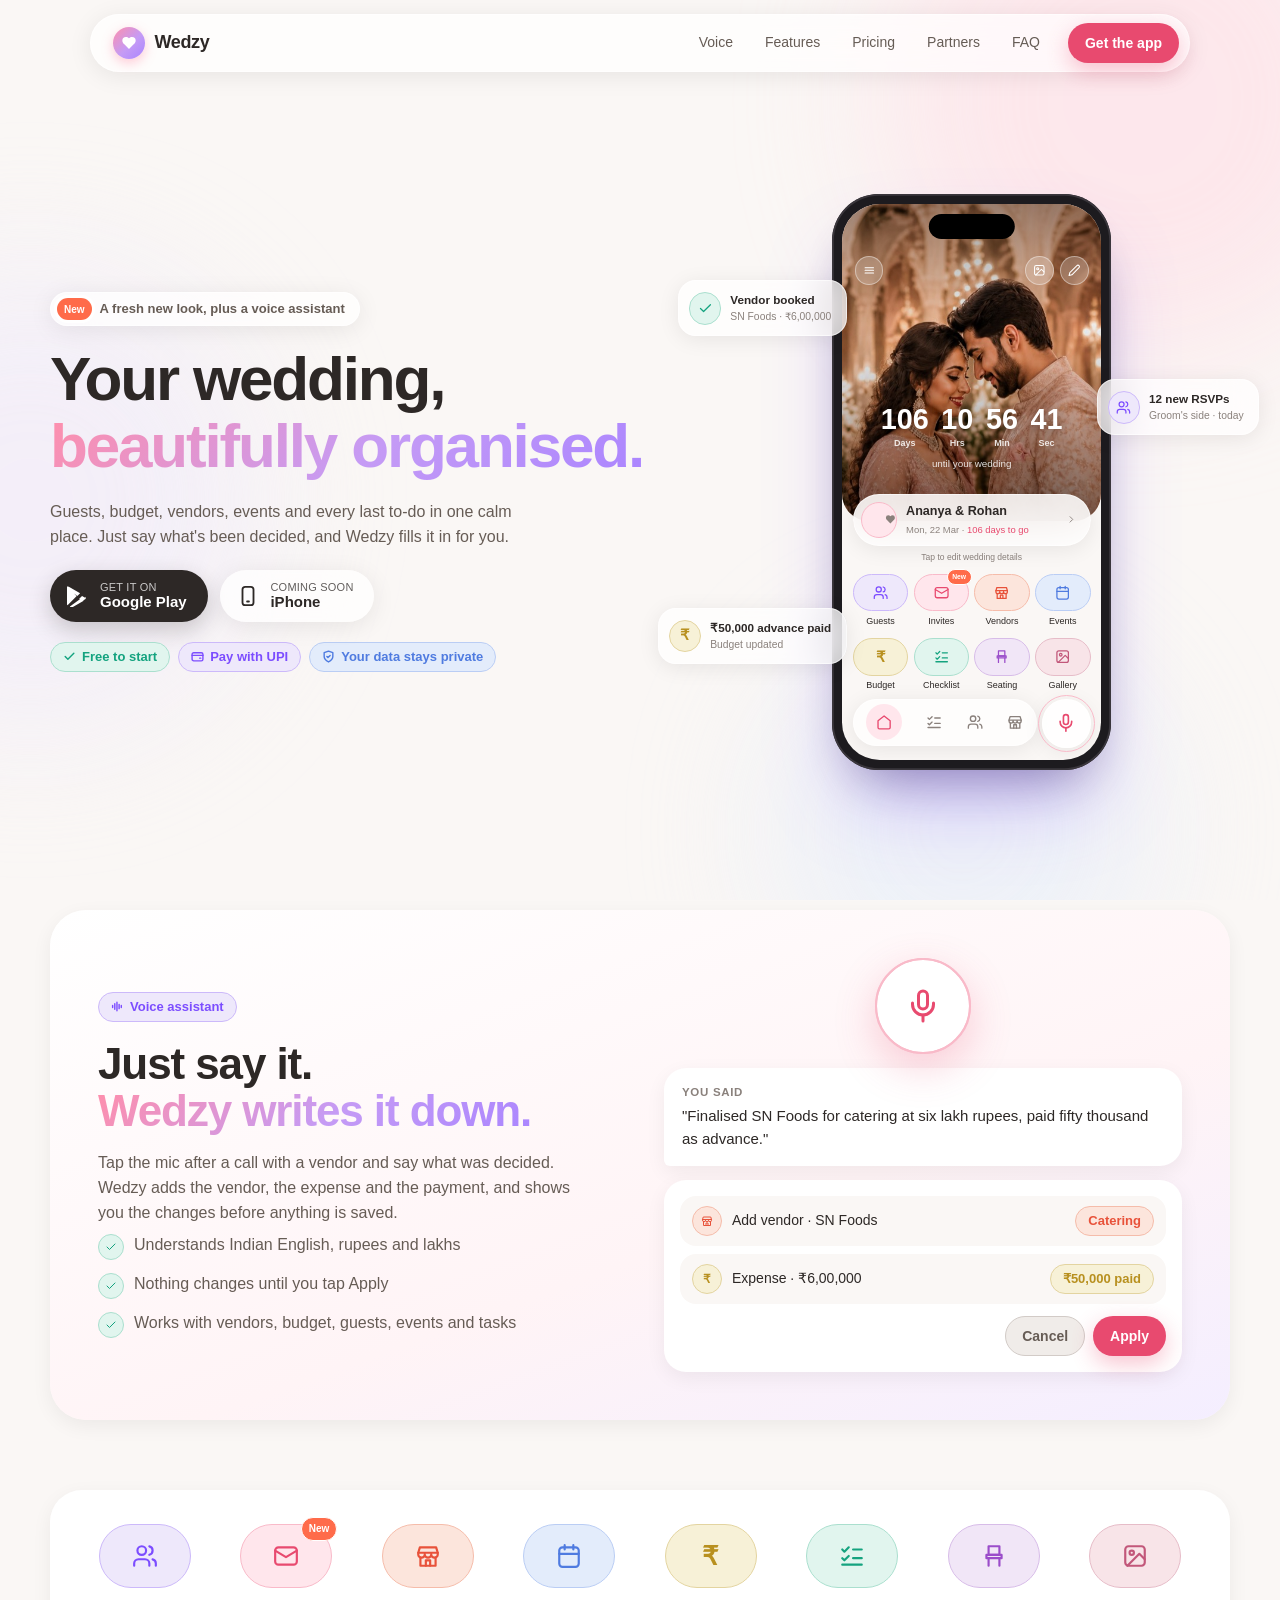
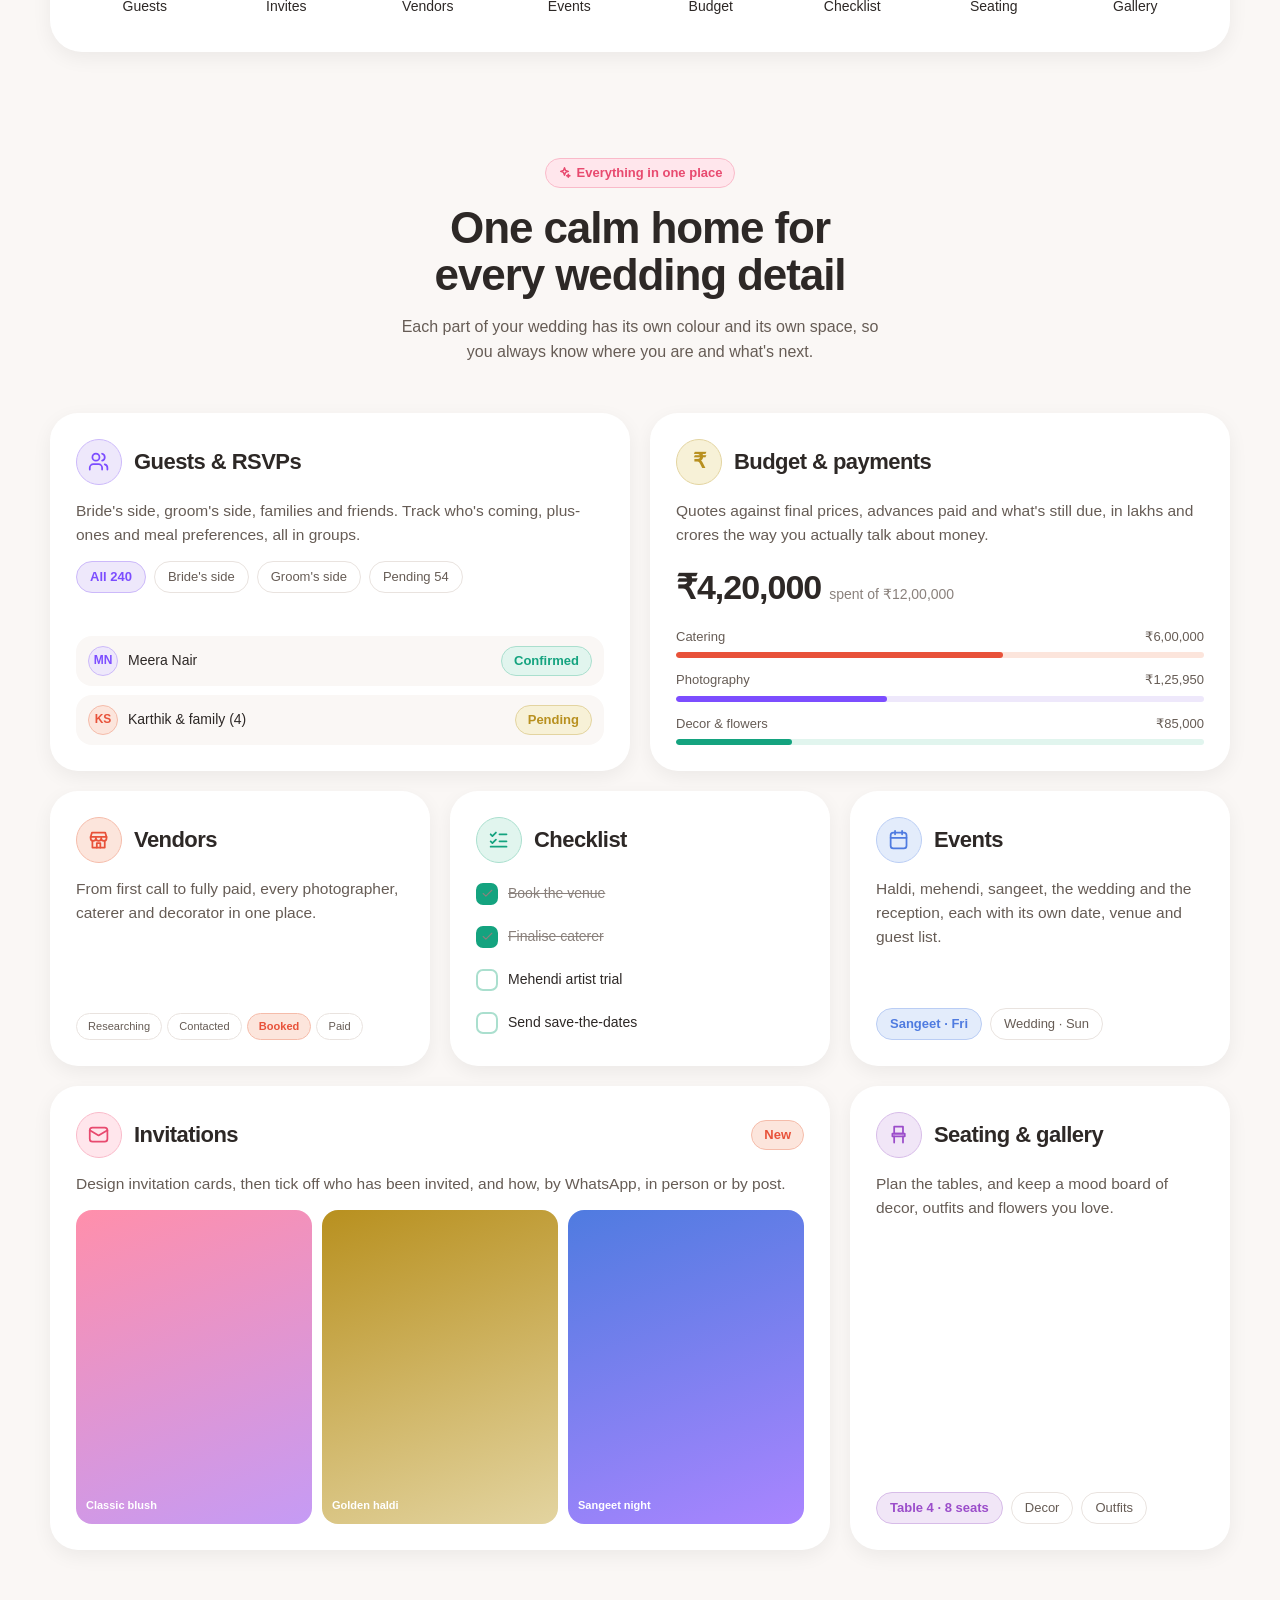
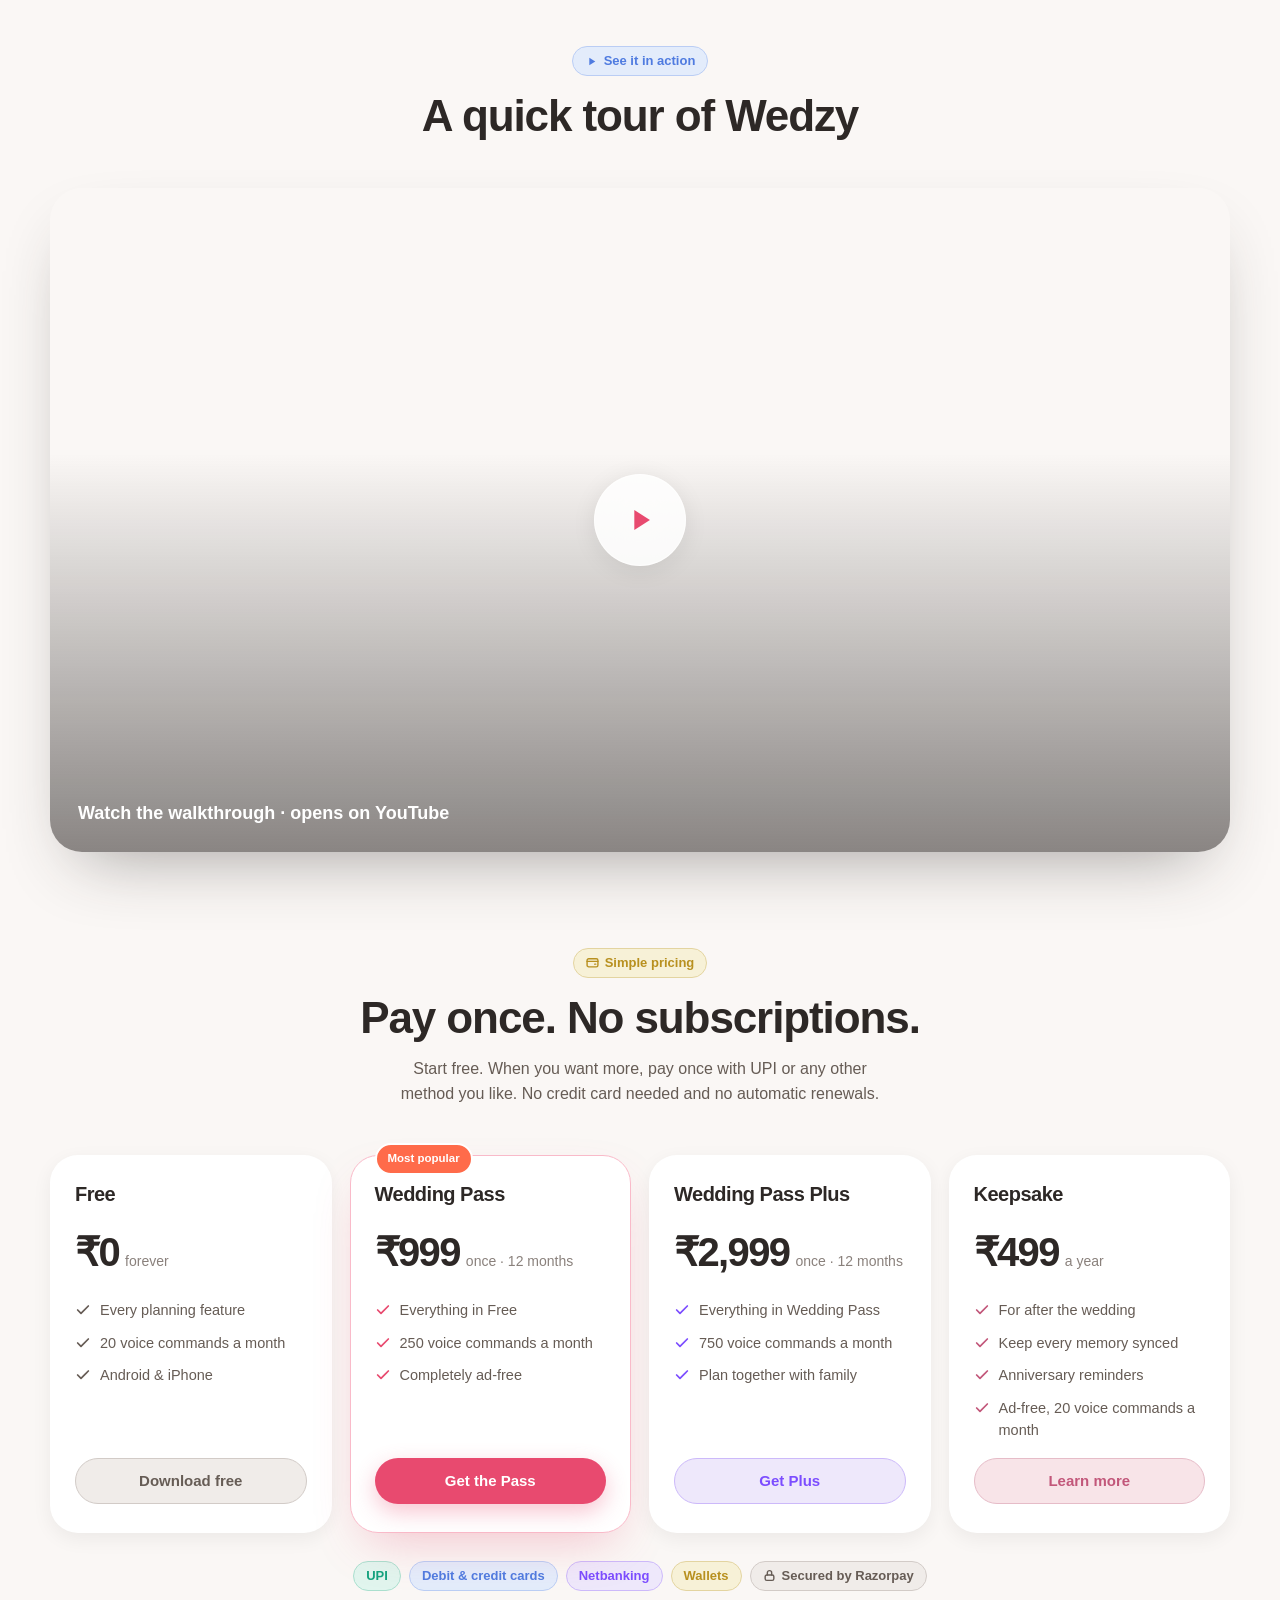
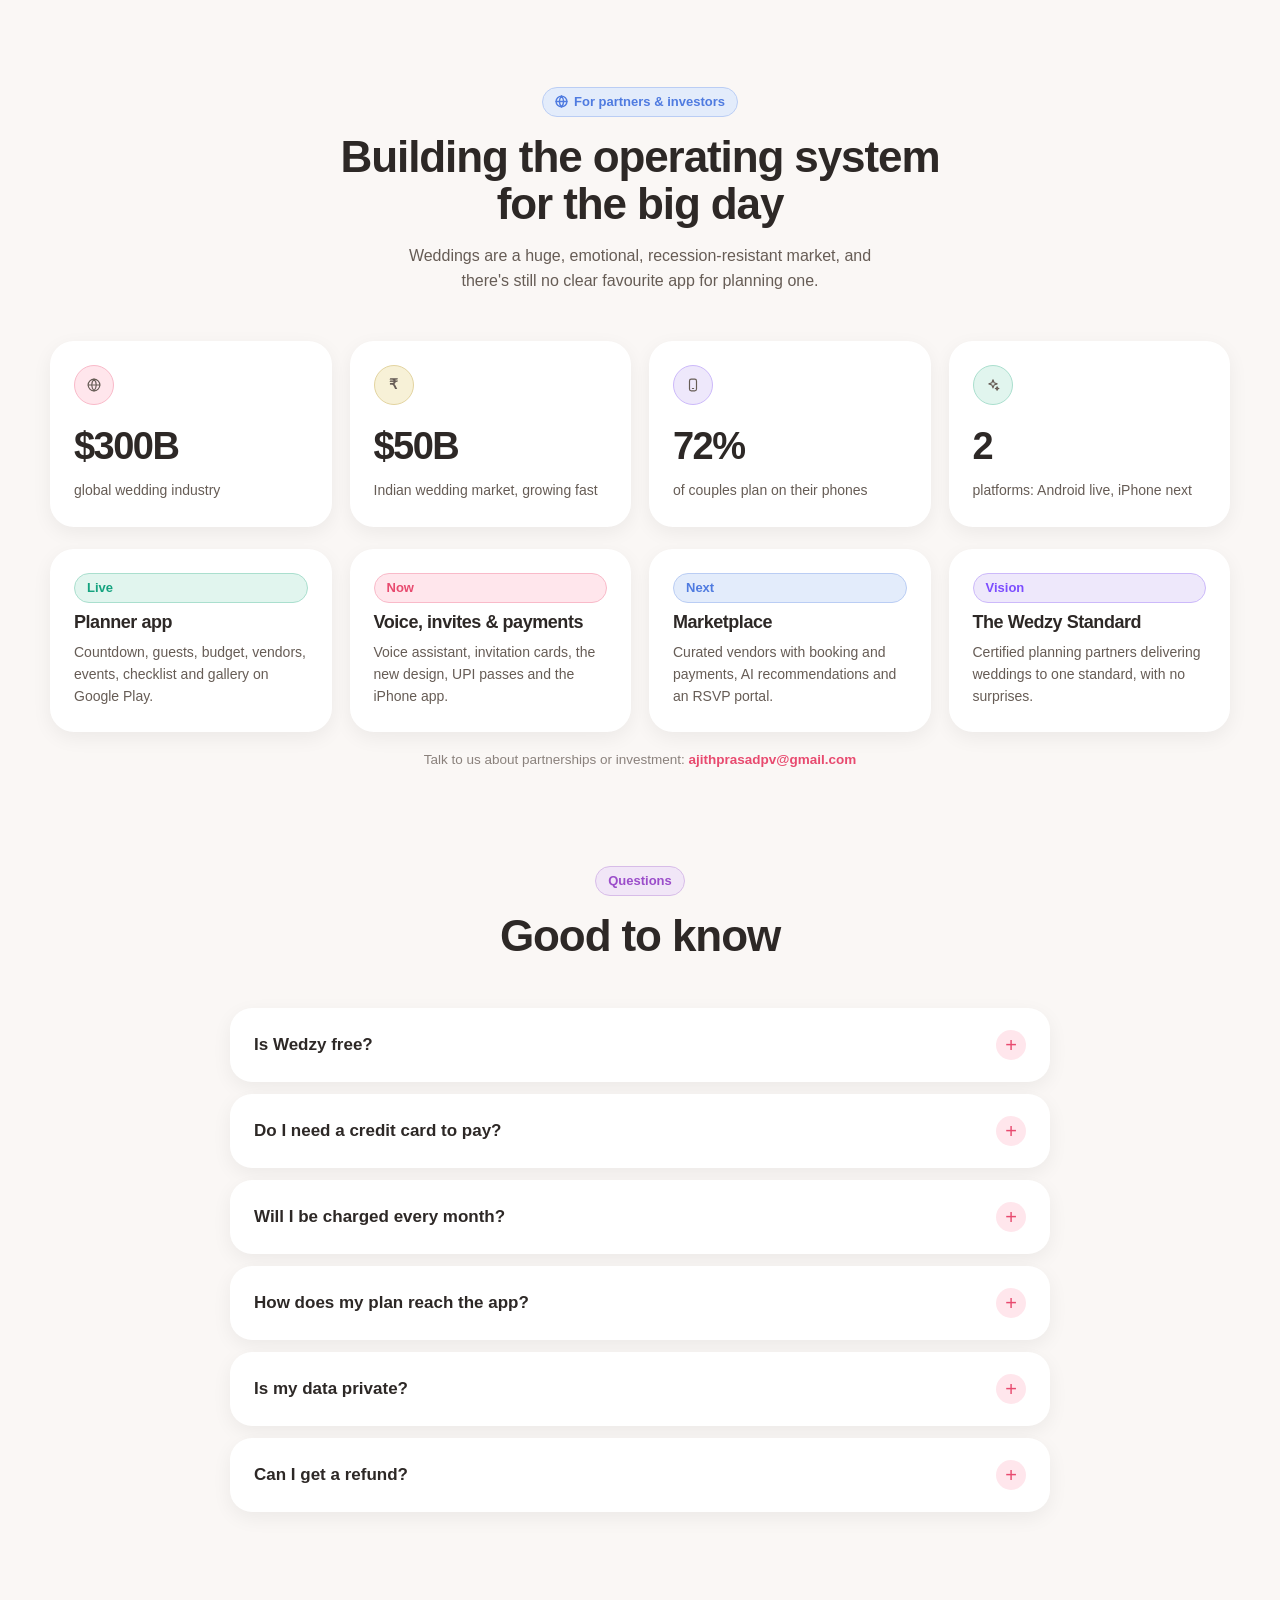
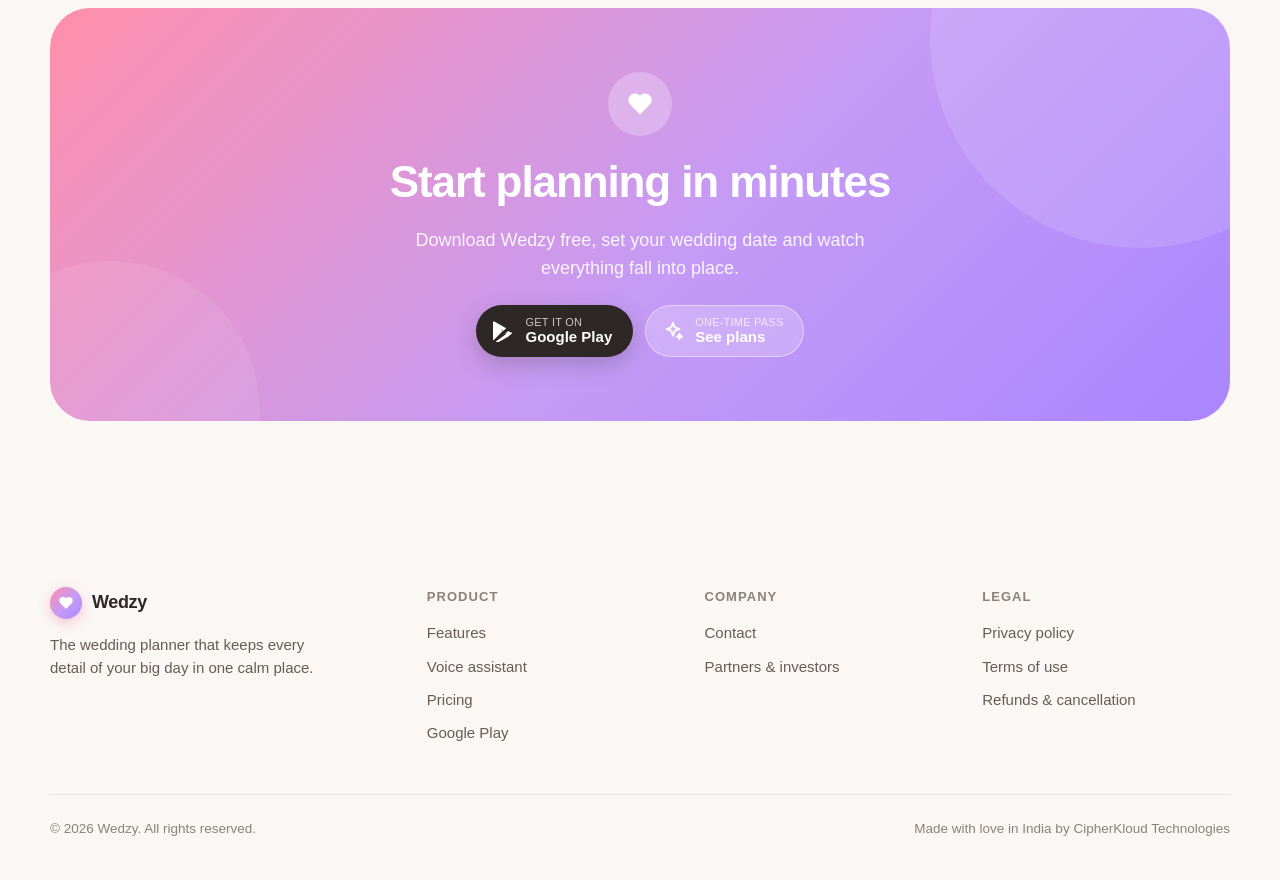
==== commit e99ff0c5: "Put the couple photo behind the countdown in the hero phone Matches the app's Home screen with a cou" ====
--- a/index.html
+++ b/index.html
@@ -11,6 +11,7 @@
 <meta property="og:url" content="https://wedzy.online/"/>
 <meta property="og:type" content="website"/>
 <link rel="icon" href="/assets/favicon.svg" type="image/svg+xml"/>
+<link rel="preload" as="image" href="/assets/hero-couple.jpg"/>
 <link rel="stylesheet" href="/assets/site.css"/>
 </head>
 <body>
@@ -58,7 +59,7 @@
       <!-- The real Soft Capsule Home screen -->
       <div class="phone" role="img" aria-label="The Wedzy Home screen: a wedding countdown, feature shortcuts and budget and guest summaries">
         <div class="screen">
-          <div class="m-hero">
+          <div class="m-hero photo" role="img" aria-label="A couple in blush wedding outfits">
             <div class="m-top">
               <span class="gc"><svg class="i"><use href="/assets/icons.svg#menu"/></svg></span>
               <span class="gc"><svg class="i"><use href="/assets/icons.svg#image"/></svg></span>
@@ -101,7 +102,7 @@
           <span class="m-orb glass"><svg class="i"><use href="/assets/icons.svg#mic"/></svg></span>
         </div>
       </div>
-      <div class="float a glass f-check"><span class="icircle"><svg class="i"><use href="/assets/icons.svg#check"/></svg></span><div>Caterer booked<small>SN Foods · ₹6,00,000</small></div></div>
+      <div class="float a glass f-check"><span class="icircle"><svg class="i"><use href="/assets/icons.svg#check"/></svg></span><div>Vendor booked<small>SN Foods · ₹6,00,000</small></div></div>
       <div class="float b glass f-guests"><span class="icircle"><svg class="i"><use href="/assets/icons.svg#users"/></svg></span><div>12 new RSVPs<small>Groom's side · today</small></div></div>
       <div class="float c glass f-budget"><span class="icircle">₹</span><div>₹50,000 advance paid<small>Budget updated</small></div></div>
       </div>
--- a/assets/site.css
+++ b/assets/site.css
@@ -126,6 +126,14 @@
 .m-hero::before,.m-hero::after{content:"";position:absolute;border-radius:50%;background:rgba(255,255,255,.12)}
 .m-hero::before{width:240px;height:240px;right:-90px;top:-80px}
 .m-hero::after{width:180px;height:180px;left:-70px;bottom:-60px;background:rgba(255,255,255,.08)}
+/* Couple photo hero, as in the app when a couple photo is set: the photo under the app's dark gradient.
+   The photo spans the screen width; it is cropped so the faces sit above the countdown. */
+.m-hero.photo{height:352px;background:#3a2a2e url(/assets/hero-couple.jpg) 52% 15%/138% auto no-repeat}
+.m-hero.photo::before{width:auto;height:auto;inset:0;border-radius:0;background:linear-gradient(180deg,rgba(0,0,0,.38) 0%,rgba(0,0,0,.06) 38%,rgba(0,0,0,.18) 60%,rgba(0,0,0,.5) 100%)}
+.m-hero.photo::after{display:none}
+.m-hero.photo .m-count{margin-top:132px;text-shadow:0 2px 12px rgba(0,0,0,.35)}
+.m-hero.photo .m-until{text-shadow:0 1px 8px rgba(0,0,0,.4)}
+.m-hero.photo~.m-stats{display:none}
 .m-top{position:relative;z-index:1;display:flex;gap:7px}
 .m-top .gc{width:32px;height:32px;border-radius:50%;display:grid;place-items:center;background:rgba(255,255,255,.22);border:1px solid rgba(255,255,255,.4);font-size:14px;-webkit-backdrop-filter:blur(10px);backdrop-filter:blur(10px)}
 .m-top .gc:first-child{margin-right:auto}
@@ -161,9 +169,9 @@
 .float{position:absolute;z-index:6;padding:11px 16px 11px 11px;border-radius:20px;display:flex;align-items:center;gap:10px;font-size:13px;font-weight:600;white-space:nowrap;animation:bob 6s ease-in-out infinite}
 .float small{display:block;font-weight:500;color:var(--muted);font-size:11.5px}
 .float .icircle{--s:36px}
-.float.a{top:96px;right:calc(100% - 34px)}
-.float.b{top:206px;left:calc(100% - 34px);animation-delay:-2s}
-.float.c{bottom:118px;right:calc(100% - 34px);animation-delay:-4s}
+.float.a{top:96px;right:calc(100% - 16px)}
+.float.b{top:206px;left:calc(100% - 16px);animation-delay:-2s}
+.float.c{bottom:118px;right:calc(100% - 16px);animation-delay:-4s}
 @keyframes bob{0%,100%{transform:translateY(0)}50%{transform:translateY(-10px)}}
 
 /* ── Feature capsule strip ── */
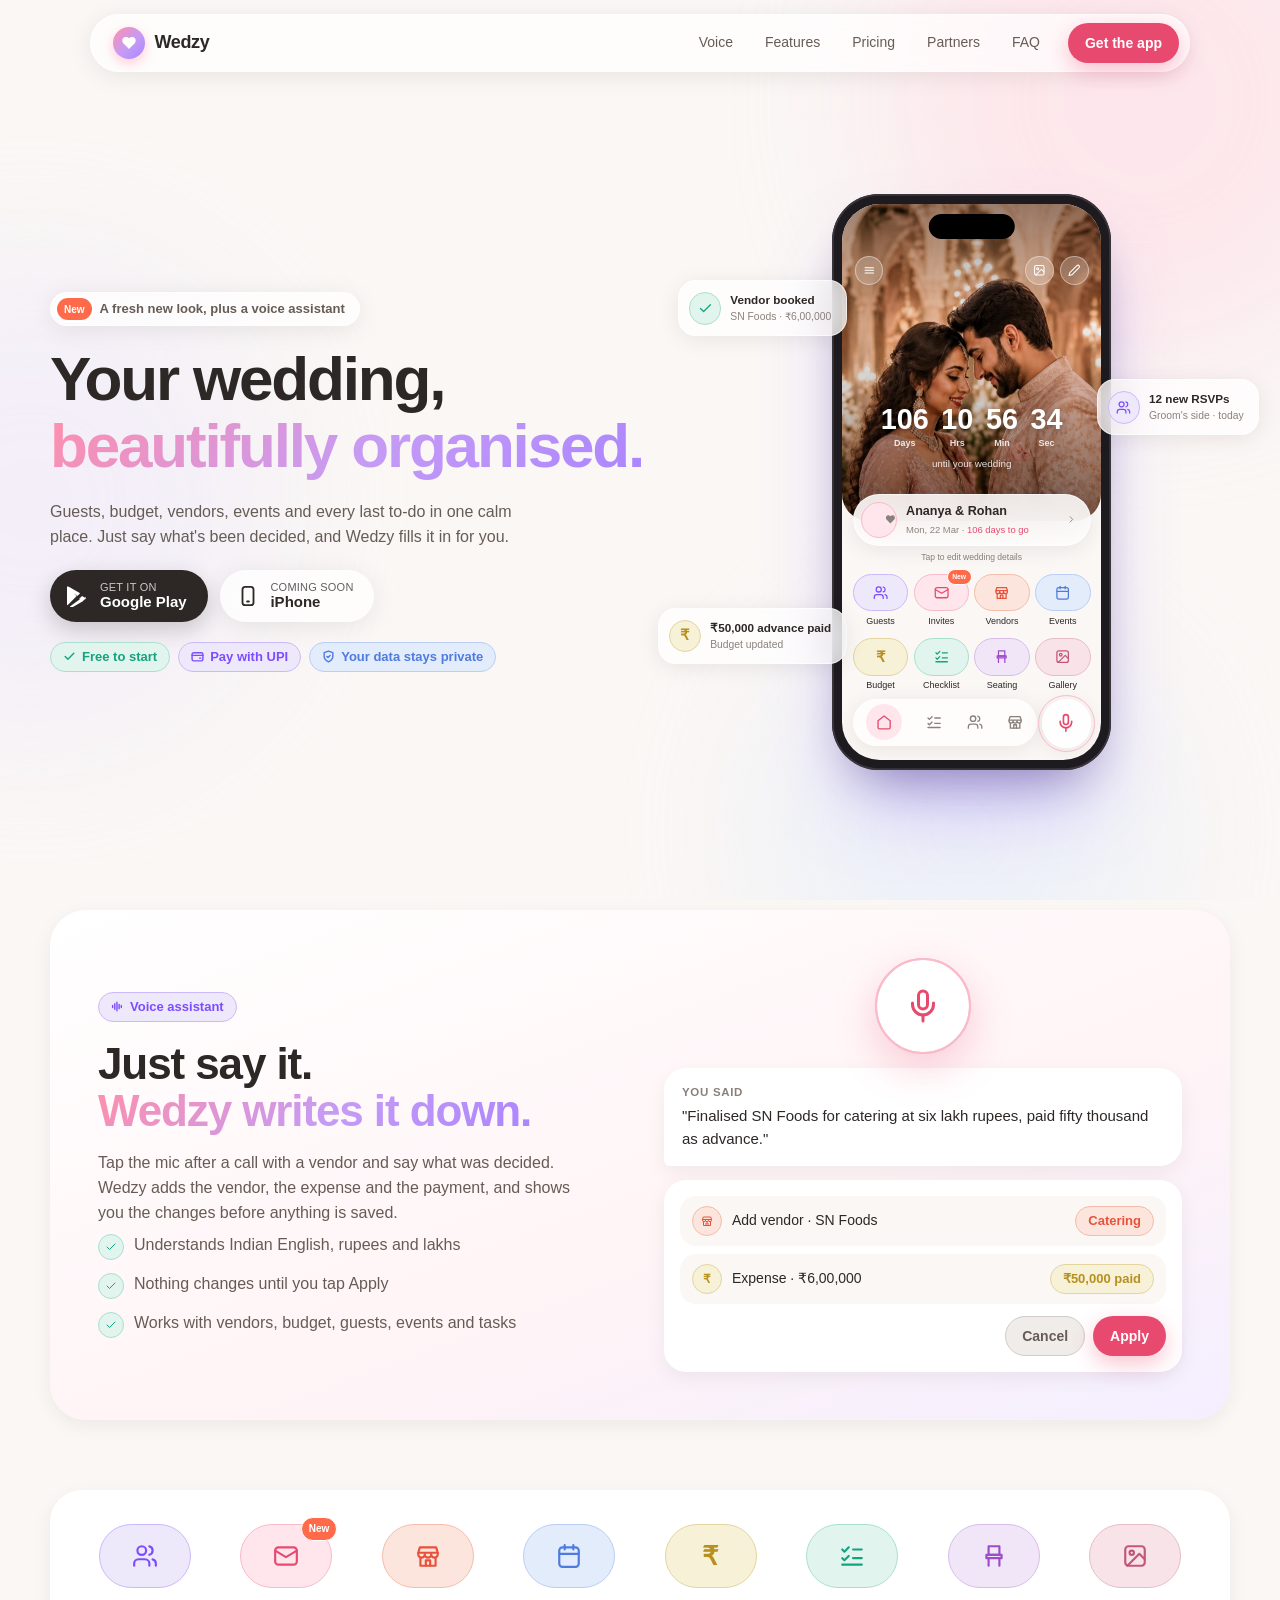
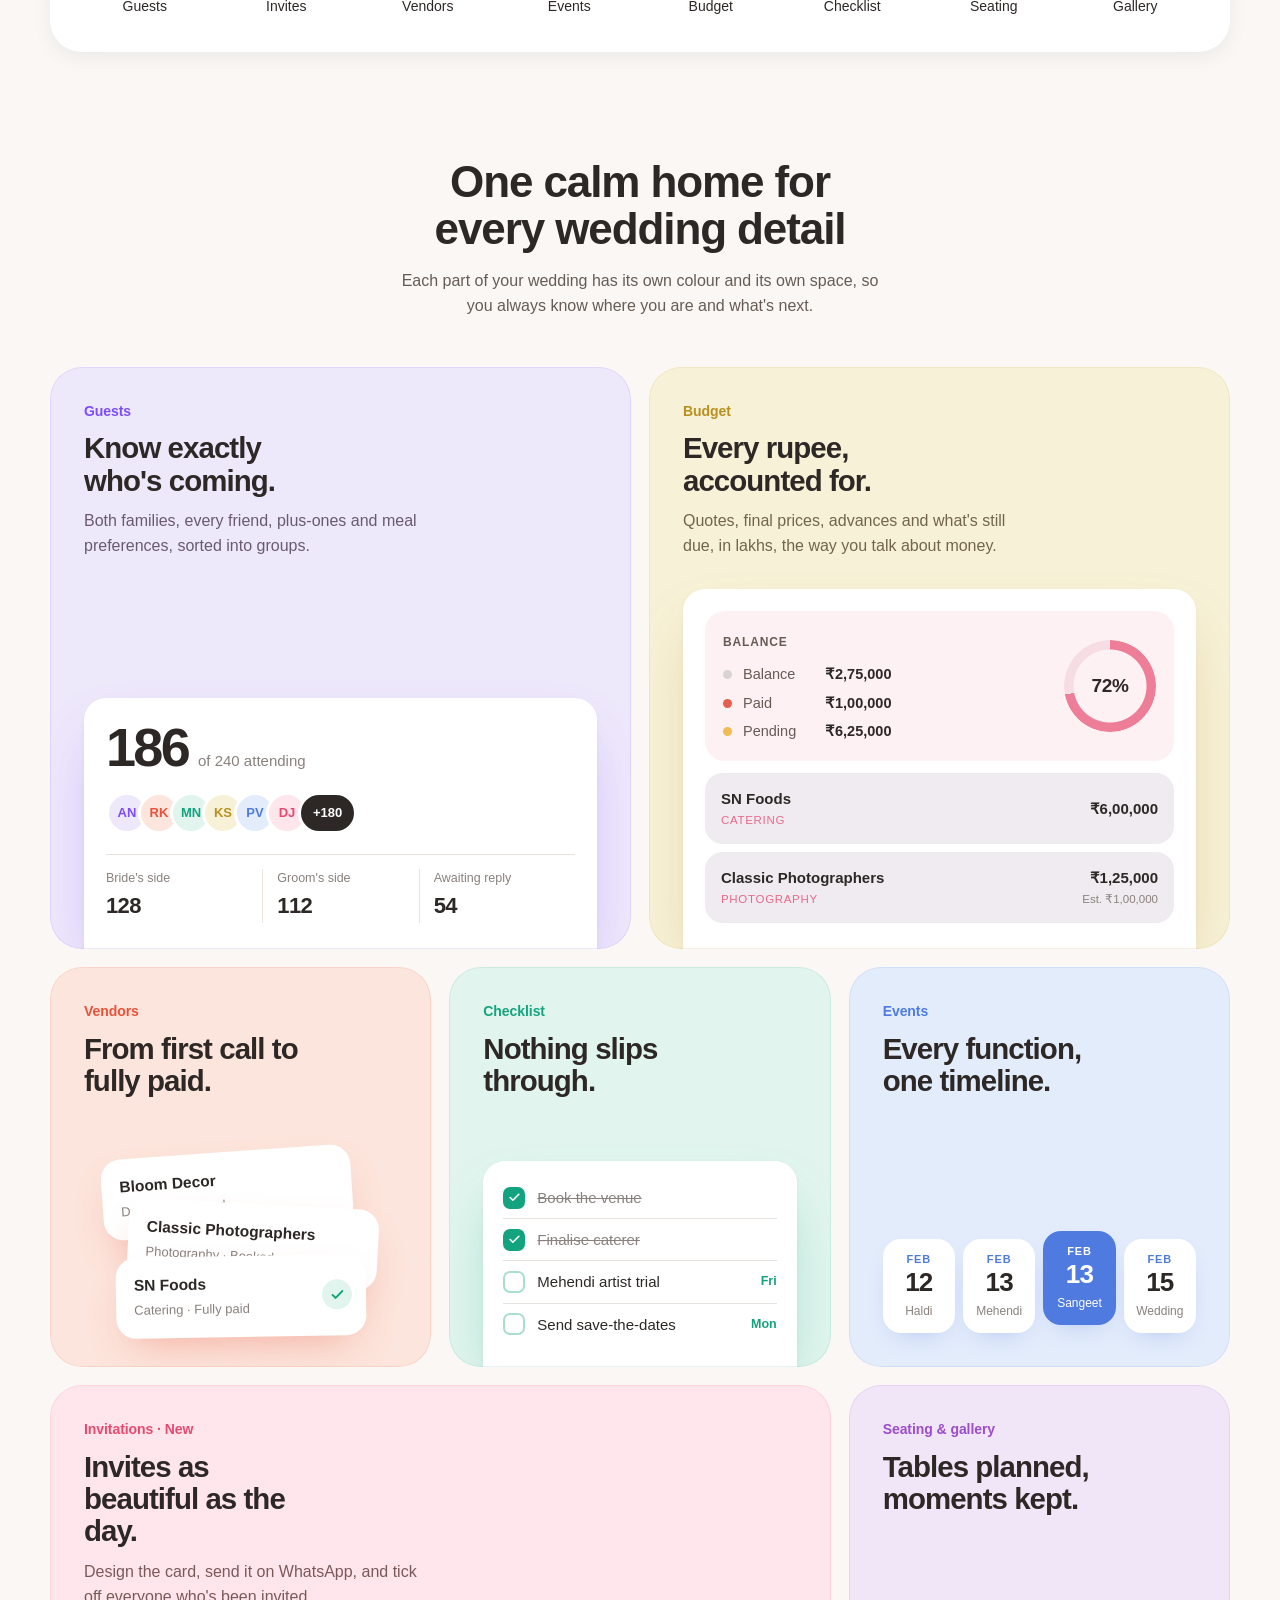
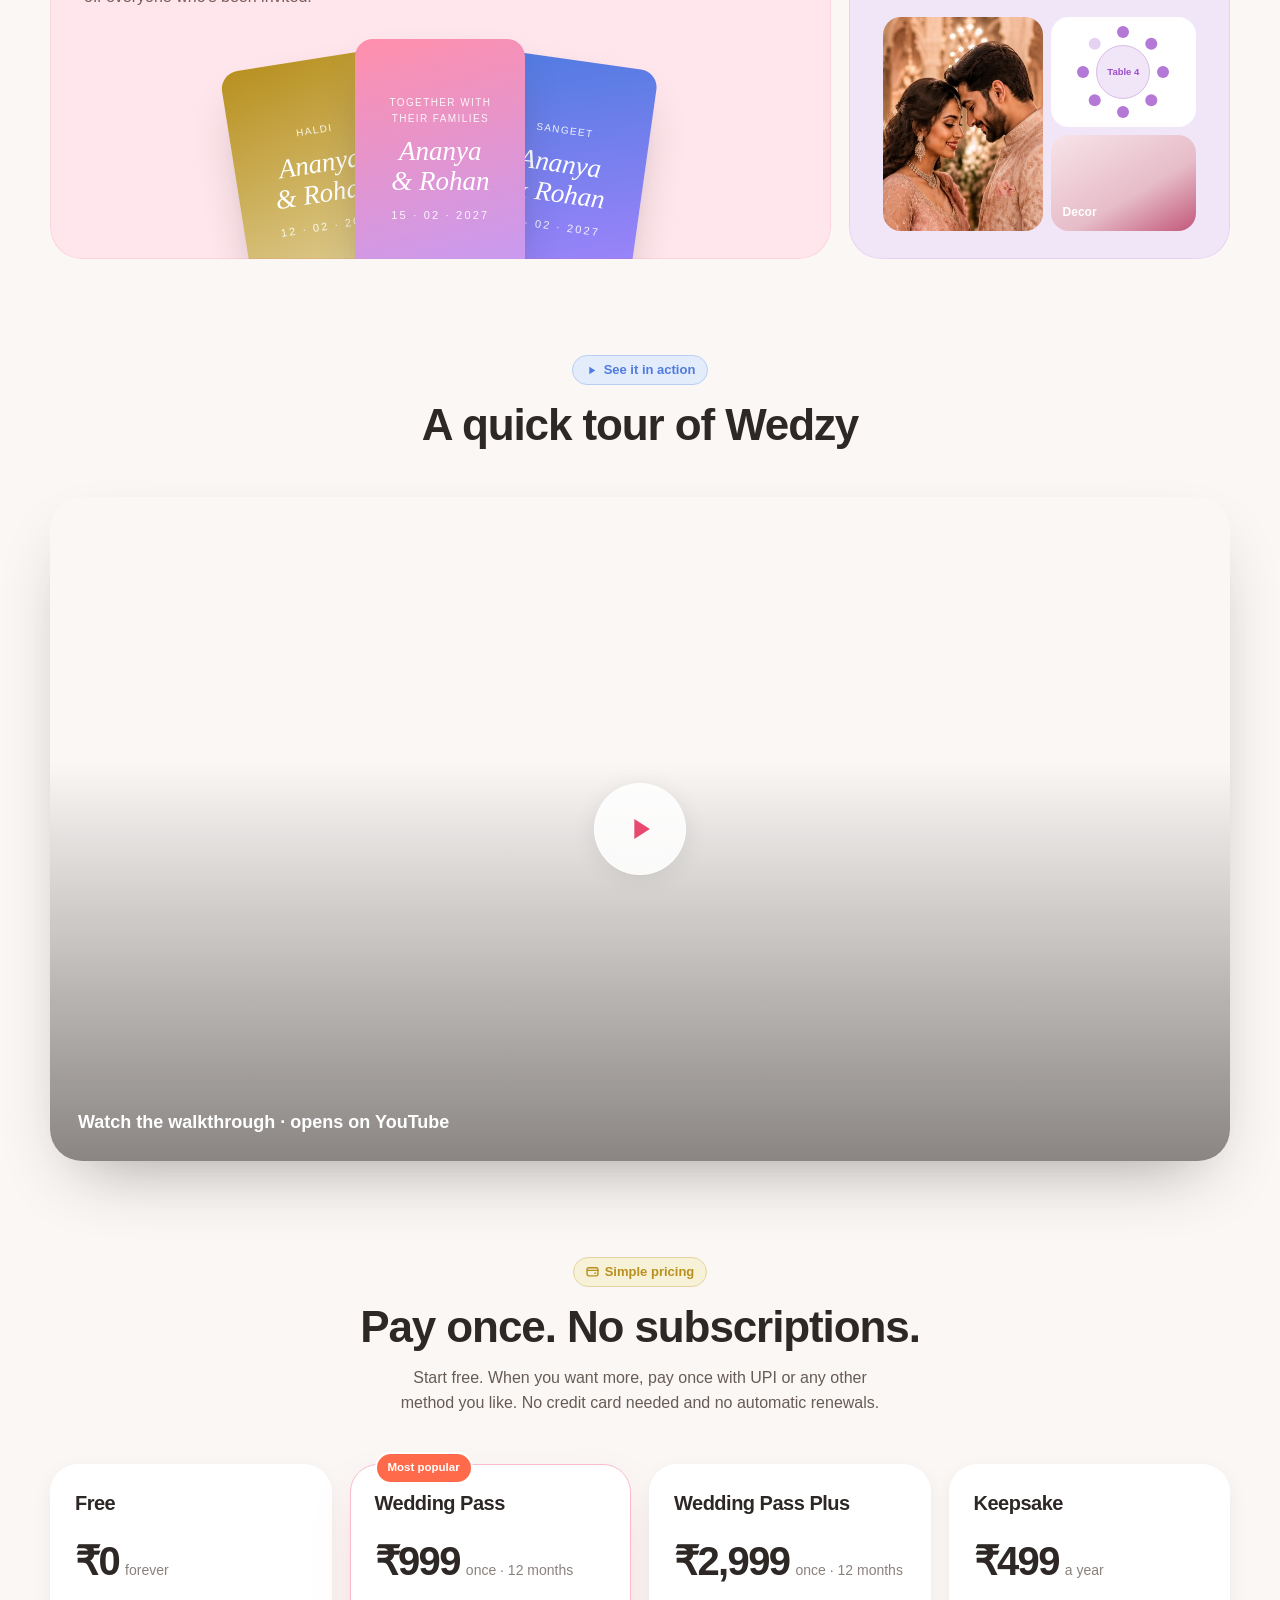
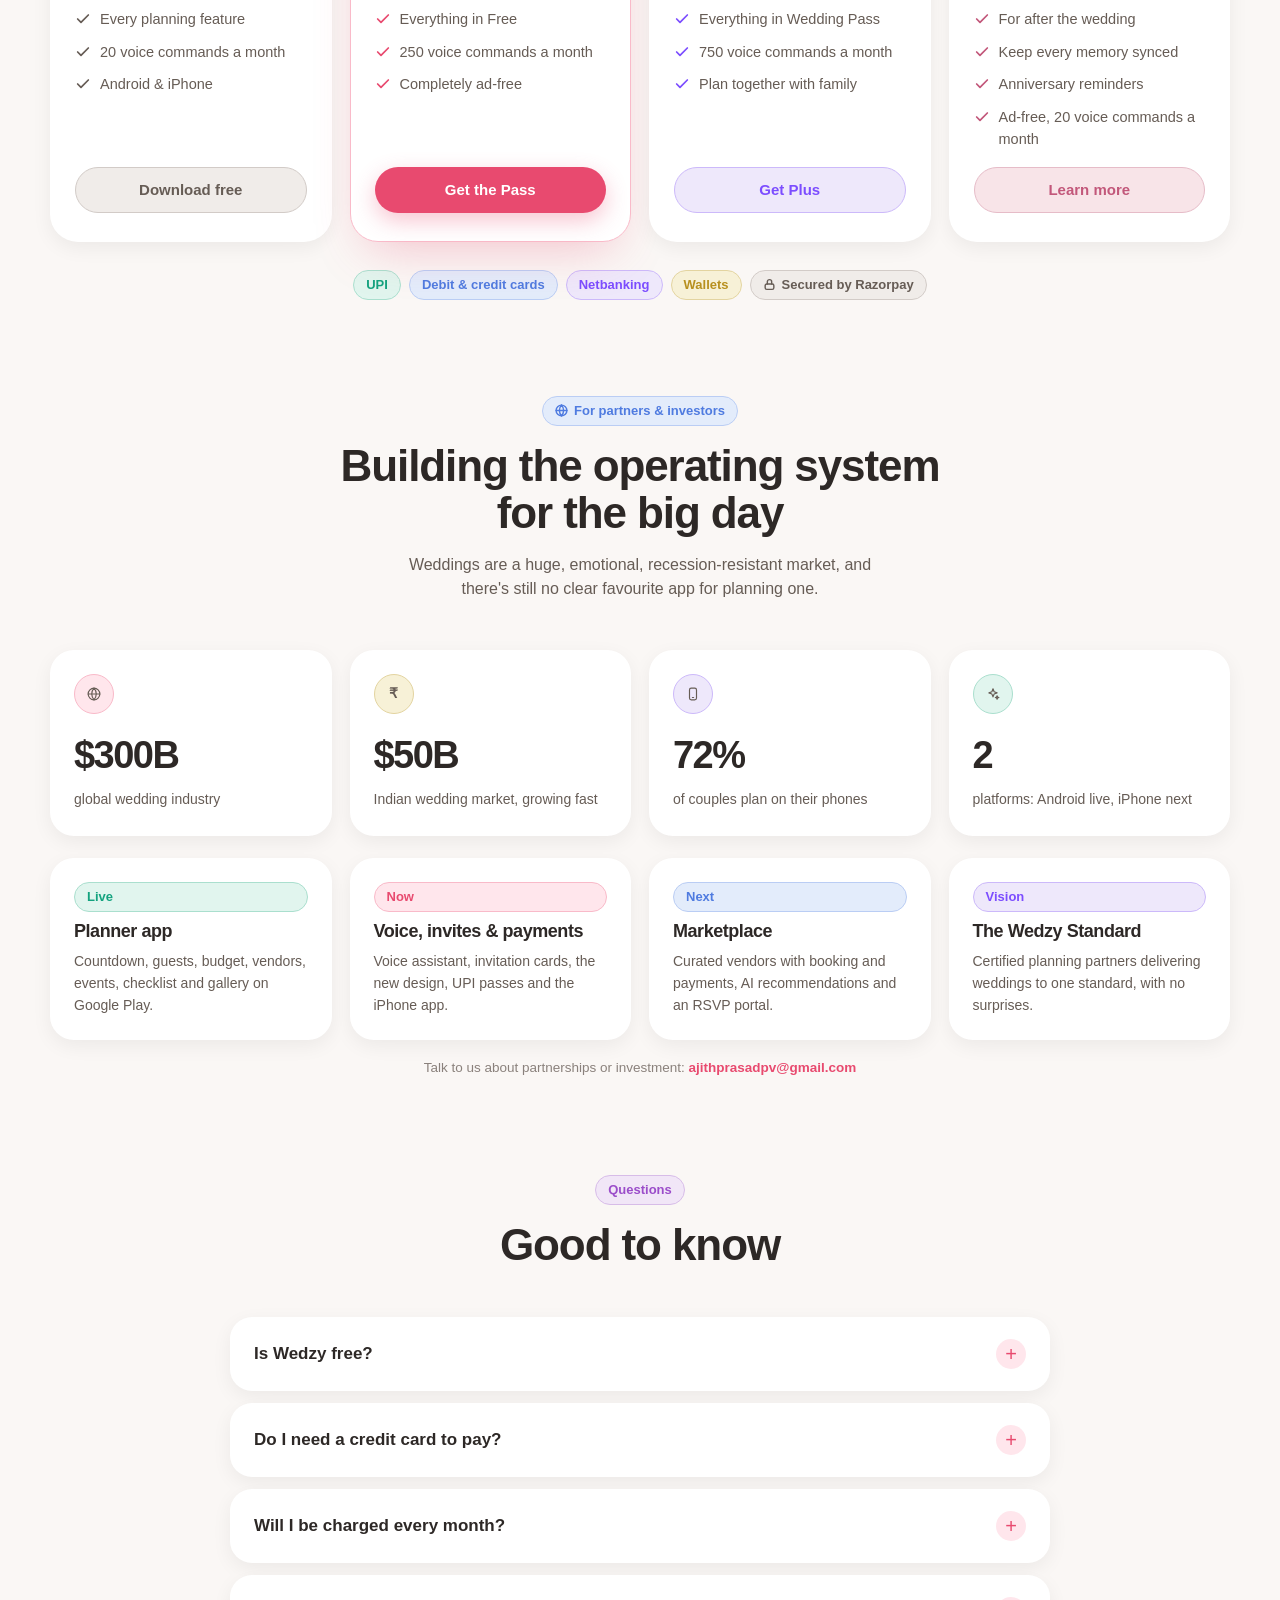
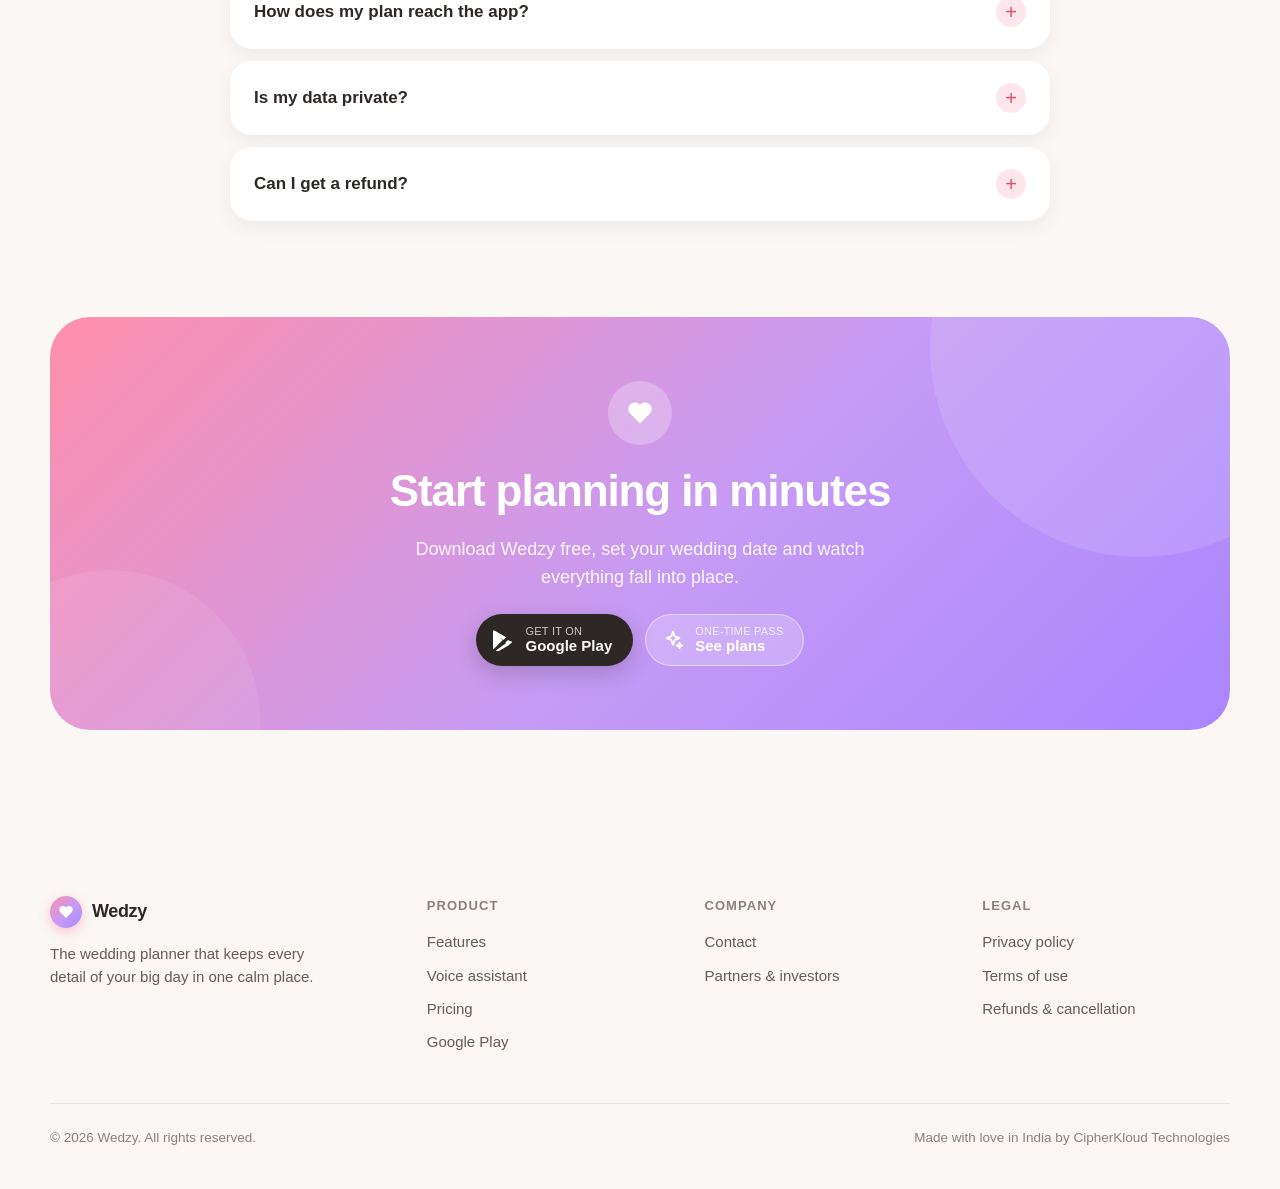
==== commit 22bc3a7e: "Rebuild the feature section as pastel posters with real app UI Each feature gets a full panel in its" ====
--- a/index.html
+++ b/index.html
@@ -155,73 +155,117 @@
   </div>
 </section>
 
-<!-- Bento features -->
+<!-- Feature posters -->
 <section class="sec">
   <div class="wrap">
     <div class="sec-head reveal">
-      <span class="pill f-invites"><svg class="i"><use href="/assets/icons.svg#sparkles"/></svg>Everything in one place</span>
       <h2 class="h2">One calm home for<br/>every wedding detail</h2>
       <p class="lead">Each part of your wedding has its own colour and its own space, so you always know where you are and what's next.</p>
     </div>
 
     <div class="bento">
-      <article class="tile card span-3 f-guests reveal">
-        <div class="head"><span class="icircle"><svg class="i"><use href="/assets/icons.svg#users"/></svg></span><h3>Guests &amp; RSVPs</h3></div>
-        <p>Bride's side, groom's side, families and friends. Track who's coming, plus-ones and meal preferences, all in groups.</p>
-        <div class="chips"><span class="chip on">All 240</span><span class="chip">Bride's side</span><span class="chip">Groom's side</span><span class="chip">Pending 54</span></div>
-        <div class="demo">
-          <div class="row-i"><span class="icircle f-guests">MN</span>Meera Nair<span class="r pill f-check">Confirmed</span></div>
-          <div class="row-i"><span class="icircle f-vendors">KS</span>Karthik &amp; family (4)<span class="r pill f-budget">Pending</span></div>
-        </div>
-      </article>
-
-      <article class="tile card span-3 f-budget reveal">
-        <div class="head"><span class="icircle">₹</span><h3>Budget &amp; payments</h3></div>
-        <p>Quotes against final prices, advances paid and what's still due, in lakhs and crores the way you actually talk about money.</p>
-        <div class="money"><b>₹4,20,000</b><span>spent of ₹12,00,000</span></div>
-        <div class="bars demo">
-          <div><div class="lbl"><span>Catering</span><span>₹6,00,000</span></div><div class="progress f-vendors"><i style="width:62%"></i></div></div>
-          <div><div class="lbl"><span>Photography</span><span>₹1,25,950</span></div><div class="progress f-guests"><i style="width:40%"></i></div></div>
-          <div><div class="lbl"><span>Decor &amp; flowers</span><span>₹85,000</span></div><div class="progress f-check"><i style="width:22%"></i></div></div>
-        </div>
-      </article>
-
-      <article class="tile card span-2 f-vendors reveal">
-        <div class="head"><span class="icircle"><svg class="i"><use href="/assets/icons.svg#store"/></svg></span><h3>Vendors</h3></div>
-        <p>From first call to fully paid, every photographer, caterer and decorator in one place.</p>
-        <div class="stage demo"><span class="chip">Researching</span><span class="chip">Contacted</span><span class="chip on">Booked</span><span class="chip">Paid</span></div>
-      </article>
-
-      <article class="tile card span-2 f-check reveal">
-        <div class="head"><span class="icircle"><svg class="i"><use href="/assets/icons.svg#checklist"/></svg></span><h3>Checklist</h3></div>
-        <div class="demo">
-          <div class="check-row done"><span class="box done"><svg class="i"><use href="/assets/icons.svg#check"/></svg></span><span>Book the venue</span></div>
-          <div class="check-row done"><span class="box done"><svg class="i"><use href="/assets/icons.svg#check"/></svg></span><span>Finalise caterer</span></div>
-          <div class="check-row"><span class="box"></span><span>Mehendi artist trial</span></div>
-          <div class="check-row"><span class="box"></span><span>Send save-the-dates</span></div>
-        </div>
-      </article>
-
-      <article class="tile card span-2 f-events reveal">
-        <div class="head"><span class="icircle"><svg class="i"><use href="/assets/icons.svg#calendar"/></svg></span><h3>Events</h3></div>
-        <p>Haldi, mehendi, sangeet, the wedding and the reception, each with its own date, venue and guest list.</p>
-        <div class="chips demo"><span class="chip on">Sangeet · Fri</span><span class="chip">Wedding · Sun</span></div>
-      </article>
-
-      <article class="tile card span-4 f-invites reveal">
-        <div class="head"><span class="icircle"><svg class="i"><use href="/assets/icons.svg#mail"/></svg></span><h3>Invitations</h3><span class="pill f-vendors" style="margin-left:auto">New</span></div>
-        <p>Design invitation cards, then tick off who has been invited, and how, by WhatsApp, in person or by post.</p>
-        <div class="inv demo">
-          <div style="background:linear-gradient(160deg,#FF8FAB,#C59BF5)">Classic blush</div>
-          <div style="background:linear-gradient(160deg,#B8901F,#E3D4A0)">Golden haldi</div>
-          <div style="background:linear-gradient(160deg,#4F7BE0,#AA85FF)">Sangeet night</div>
-        </div>
-      </article>
-
-      <article class="tile card span-2 f-seating reveal">
-        <div class="head"><span class="icircle"><svg class="i"><use href="/assets/icons.svg#chair"/></svg></span><h3>Seating &amp; gallery</h3></div>
-        <p>Plan the tables, and keep a mood board of decor, outfits and flowers you love.</p>
-        <div class="chips demo"><span class="chip on">Table 4 · 8 seats</span><span class="chip">Decor</span><span class="chip">Outfits</span></div>
+      <!-- Guests -->
+      <article class="poster tall span-3 f-guests reveal">
+        <span class="kicker">Guests</span>
+        <h3>Know exactly who's coming.</h3>
+        <p>Both families, every friend, plus-ones and meal preferences, sorted into groups.</p>
+        <div class="art">
+          <div class="sheet">
+            <div class="big-stat"><b>186</b><span>of 240 attending</span></div>
+            <div class="faces">
+              <span style="--c:#EEE8FB;--t:#7C4DFF">AN</span><span style="--c:#FCE5DC;--t:#E8523A">RK</span><span style="--c:#E1F5EE;--t:#14A37F">MN</span><span style="--c:#F7F1D7;--t:#B8901F">KS</span><span style="--c:#E3ECFB;--t:#4F7BE0">PV</span><span style="--c:#FFE6EC;--t:#E84A6F">DJ</span><em>+180</em>
+            </div>
+            <div class="split">
+              <div><small>Bride's side</small><b>128</b></div>
+              <div><small>Groom's side</small><b>112</b></div>
+              <div><small>Awaiting reply</small><b>54</b></div>
+            </div>
+          </div>
+        </div>
+      </article>
+
+      <!-- Budget: the app's Balance card -->
+      <article class="poster tall span-3 f-budget reveal">
+        <span class="kicker">Budget</span>
+        <h3>Every rupee, accounted for.</h3>
+        <p>Quotes, final prices, advances and what's still due, in lakhs, the way you talk about money.</p>
+        <div class="art">
+          <div class="sheet">
+            <div class="balance">
+              <div>
+                <small class="caps">Balance</small>
+                <ul class="legend">
+                  <li><i style="background:#D9D4D1"></i>Balance<b>₹2,75,000</b></li>
+                  <li><i style="background:#E5604F"></i>Paid<b>₹1,00,000</b></li>
+                  <li><i style="background:#F3BC52"></i>Pending<b>₹6,25,000</b></li>
+                </ul>
+              </div>
+              <div class="ring" style="--p:72"><span>72%</span></div>
+            </div>
+            <div class="expense"><div><b>SN Foods</b><small>Catering</small></div><b>₹6,00,000</b></div>
+            <div class="expense"><div><b>Classic Photographers</b><small>Photography</small></div><div class="r"><b>₹1,25,000</b><small class="est">Est. ₹1,00,000</small></div></div>
+          </div>
+        </div>
+      </article>
+
+      <!-- Vendors -->
+      <article class="poster span-2 f-vendors reveal">
+        <span class="kicker">Vendors</span>
+        <h3>From first call to fully paid.</h3>
+        <div class="art fan">
+          <div class="vcard" style="--r:-4deg;--x:-14px;--y:104px"><b>Bloom Decor</b><small>Decor · Contacted</small></div>
+          <div class="vcard" style="--r:3deg;--x:12px;--y:52px"><b>Classic Photographers</b><small>Photography · Booked</small></div>
+          <div class="vcard top" style="--r:-1deg;--x:0px;--y:0px"><b>SN Foods</b><small>Catering · Fully paid</small><span class="ok"><svg class="i"><use href="/assets/icons.svg#check"/></svg></span></div>
+        </div>
+      </article>
+
+      <!-- Checklist -->
+      <article class="poster span-2 f-check reveal">
+        <span class="kicker">Checklist</span>
+        <h3>Nothing slips through.</h3>
+        <div class="art">
+          <div class="sheet tasks">
+            <div class="check-row done"><span class="box done"><svg class="i"><use href="/assets/icons.svg#check"/></svg></span><span>Book the venue</span></div>
+            <div class="check-row done"><span class="box done"><svg class="i"><use href="/assets/icons.svg#check"/></svg></span><span>Finalise caterer</span></div>
+            <div class="check-row"><span class="box"></span><span>Mehendi artist trial</span><em>Fri</em></div>
+            <div class="check-row"><span class="box"></span><span>Send save-the-dates</span><em>Mon</em></div>
+          </div>
+        </div>
+      </article>
+
+      <!-- Events -->
+      <article class="poster span-2 f-events reveal">
+        <span class="kicker">Events</span>
+        <h3>Every function, one timeline.</h3>
+        <div class="art days">
+          <div class="day"><small>Feb</small><b>12</b><span>Haldi</span></div>
+          <div class="day"><small>Feb</small><b>13</b><span>Mehendi</span></div>
+          <div class="day on"><small>Feb</small><b>13</b><span>Sangeet</span></div>
+          <div class="day"><small>Feb</small><b>15</b><span>Wedding</span></div>
+        </div>
+      </article>
+
+      <!-- Invitations -->
+      <article class="poster span-4 f-invites reveal">
+        <span class="kicker">Invitations · New</span>
+        <h3>Invites as beautiful as the day.</h3>
+        <p>Design the card, send it on WhatsApp, and tick off everyone who's been invited.</p>
+        <div class="art invites">
+          <div class="invite" style="--r:-9deg;--x:-118px;background:linear-gradient(165deg,#B8901F,#E3D4A0)"><small>Haldi</small><b>Ananya<br/>&amp; Rohan</b><span>12 · 02 · 2027</span></div>
+          <div class="invite" style="--r:8deg;--x:118px;background:linear-gradient(165deg,#4F7BE0,#AA85FF)"><small>Sangeet</small><b>Ananya<br/>&amp; Rohan</b><span>13 · 02 · 2027</span></div>
+          <div class="invite front" style="--r:0deg;--x:0px;background:linear-gradient(165deg,#FF8FAB,#C59BF5)"><small>Together with their families</small><b>Ananya<br/>&amp; Rohan</b><span>15 · 02 · 2027</span></div>
+        </div>
+      </article>
+
+      <!-- Seating & gallery -->
+      <article class="poster span-2 f-seating reveal">
+        <span class="kicker">Seating &amp; gallery</span>
+        <h3>Tables planned, moments kept.</h3>
+        <div class="art board">
+          <div class="photo"></div>
+          <div class="table"><div class="round"><span>Table 4</span></div><i></i><i></i><i></i><i></i><i></i><i></i><i></i><i></i></div>
+          <div class="swatch"><span>Decor</span></div>
+        </div>
       </article>
     </div>
   </div>
--- a/assets/site.css
+++ b/assets/site.css
@@ -179,34 +179,105 @@
 .strip-card{padding:34px 30px;border-radius:32px}
 .strip-grid{display:grid;grid-template-columns:repeat(8,1fr);gap:22px 12px}
 
-/* ── Bento ── */
-.bento{display:grid;grid-template-columns:repeat(6,1fr);gap:20px}
-.tile{padding:26px;border-radius:28px;display:flex;flex-direction:column;gap:14px;overflow:hidden;position:relative}
-.tile h3{font-size:22px}
-.tile p{color:var(--ink-2);font-size:15.5px}
-.tile .head{display:flex;align-items:center;gap:12px}
-.tile .head .icircle{--s:46px}
+/* ── Feature posters: a pastel panel per feature, real app UI rising from the bottom edge ── */
+.bento{display:grid;grid-template-columns:repeat(6,1fr);gap:18px}
 .span-3{grid-column:span 3}.span-2{grid-column:span 2}.span-4{grid-column:span 4}
-.demo{margin-top:auto;display:flex;flex-direction:column;gap:9px}
+.poster{position:relative;overflow:hidden;border-radius:32px;background:var(--f-bg);padding:34px 34px 0;display:flex;flex-direction:column;min-height:400px;isolation:isolate}
+.poster.tall{min-height:520px}
+.poster::after{content:"";position:absolute;inset:0;border-radius:inherit;box-shadow:inset 0 0 0 1px color-mix(in srgb,var(--f) 12%,transparent);pointer-events:none}
+.kicker{font-size:14px;font-weight:600;color:var(--f);letter-spacing:-.005em}
+.poster h3{font-size:clamp(25px,2.3vw,32px);letter-spacing:-.032em;line-height:1.1;margin:10px 0 0;max-width:15ch;color:var(--ink)}
+.poster p{margin-top:12px;font-size:16px;color:color-mix(in srgb,var(--ink-2) 85%,var(--f));max-width:38ch}
+.art{margin-top:auto;padding-top:30px;position:relative}
+.sheet{background:#fff;border-radius:22px 22px 0 0;padding:22px 22px 26px;box-shadow:0 30px 60px -18px color-mix(in srgb,var(--f) 38%,transparent),0 2px 6px rgba(0,0,0,.03);transition:transform .5s cubic-bezier(.2,.7,.2,1)}
+.poster:hover .sheet{transform:translateY(-6px)}
+
+/* Guests */
+.big-stat{display:flex;align-items:baseline;gap:10px}
+.big-stat b{font:700 54px/1 var(--font-display);letter-spacing:-.05em}
+.big-stat span{color:var(--muted);font-size:15px}
+.faces{display:flex;align-items:center;margin:18px 0 20px}
+.faces span,.faces em{width:42px;height:42px;border-radius:50%;display:grid;place-items:center;font-size:13px;font-weight:700;font-style:normal;background:var(--c);color:var(--t);border:3px solid #fff;margin-left:-10px}
+.faces span:first-child{margin-left:0}
+.faces em{width:auto;padding:0 12px;border-radius:999px;background:var(--ink);color:#fff}
+.split{display:grid;grid-template-columns:repeat(3,1fr);border-top:1px solid var(--hairline);padding-top:14px}
+.split div+div{border-left:1px solid var(--hairline);padding-left:14px}
+.split small{display:block;font-size:12.5px;color:var(--muted)}
+.split b{font-size:22px;letter-spacing:-.03em}
+
+/* Budget: mirrors the app's Balance card and expense rows */
+.balance{display:flex;justify-content:space-between;align-items:center;gap:16px;padding:18px;border-radius:20px;background:#FDF1F4;margin-bottom:12px}
+.caps{font-size:12px;font-weight:700;letter-spacing:.07em;text-transform:uppercase;color:var(--ink-2)}
+.legend{list-style:none;margin-top:10px;display:grid;gap:6px;font-size:14.5px;color:var(--ink-2)}
+.legend li{display:grid;grid-template-columns:10px 72px auto;align-items:center;gap:10px}
+.legend i{width:9px;height:9px;border-radius:50%}
+.legend b{color:var(--ink);font-weight:700}
+.ring{--p:72;position:relative;flex:none;width:92px;height:92px;display:grid;place-items:center;font-size:19px;font-weight:700;letter-spacing:-.02em}
+.ring::before{content:"";position:absolute;inset:0;border-radius:50%;background:conic-gradient(#EE7D97 calc(var(--p)*1%),#F6DCE3 0);-webkit-mask:radial-gradient(farthest-side,transparent calc(100% - 10px),#000 calc(100% - 9px));mask:radial-gradient(farthest-side,transparent calc(100% - 10px),#000 calc(100% - 9px))}
+.expense{display:flex;justify-content:space-between;align-items:center;padding:14px 16px;border-radius:18px;background:#EFEBF0;margin-top:8px;font-size:15px}
+.expense small{display:block;font-size:11.5px;letter-spacing:.06em;text-transform:uppercase;color:#E8698A;margin-top:2px}
+.expense .r{text-align:right}
+.expense .est{color:var(--muted);text-transform:none;letter-spacing:0}
+
+/* Vendors: a fanned stack of vendor cards */
+.fan{height:236px;padding-top:0}
+.vcard{position:absolute;left:50%;bottom:30px;width:min(250px,80%);padding:16px 18px;border-radius:20px;background:#fff;transform:translateX(-50%) translate(var(--x),calc(var(--y)*-1)) rotate(var(--r));box-shadow:0 18px 40px -16px color-mix(in srgb,var(--f) 40%,transparent);transition:transform .5s cubic-bezier(.2,.7,.2,1)}
+.vcard b{display:block;font-size:15.5px}
+.vcard small{font-size:13px;color:var(--muted)}
+.vcard .ok{position:absolute;right:14px;top:50%;transform:translateY(-50%);width:30px;height:30px;border-radius:50%;display:grid;place-items:center;background:var(--check-bg);color:var(--check);font-size:15px}
+.vcard .ok .i{stroke-width:3}
+.poster:hover .vcard{transform:translateX(-50%) translate(calc(var(--x)*1.4),calc(var(--y)*-1.5 - 6px)) rotate(calc(var(--r)*1.4))}
+
+/* Checklist */
+.tasks{padding:16px 20px 22px}
+.check-row{display:flex;align-items:center;gap:12px;font-size:15px;padding:9px 0}
+.check-row+.check-row{border-top:1px solid var(--hairline)}
+.check-row em{margin-left:auto;font-style:normal;font-size:12.5px;font-weight:600;color:var(--f)}
+.box{width:22px;height:22px;border-radius:7px;border:2px solid var(--check-bd);display:grid;place-items:center;color:#fff;font-size:13px;flex:none}
+.box .i{stroke-width:3}
+.box.done{background:var(--check);border-color:var(--check)}
+.check-row.done span:not(.box){color:var(--muted);text-decoration:line-through}
+
+/* Events: date tiles */
+.days{display:grid;grid-template-columns:repeat(4,1fr);gap:8px;padding-bottom:34px}
+.day{background:#fff;border-radius:18px;padding:12px 6px 10px;text-align:center;box-shadow:0 10px 26px -14px color-mix(in srgb,var(--f) 45%,transparent)}
+.day small{display:block;font-size:11px;font-weight:700;letter-spacing:.08em;text-transform:uppercase;color:var(--f)}
+.day b{display:block;font:700 26px/1.15 var(--font-display);letter-spacing:-.03em}
+.day span{font-size:12px;color:var(--muted)}
+.day.on{background:var(--f);transform:translateY(-8px)}
+.day.on small,.day.on b,.day.on span{color:#fff}
+
+/* Invitations: fanned cards */
+.invites{height:250px;padding:0}
+.invite{position:absolute;left:50%;bottom:-40px;width:170px;height:240px;border-radius:18px;padding:22px 16px;color:#fff;text-align:center;display:flex;flex-direction:column;align-items:center;justify-content:center;gap:10px;transform:translateX(-50%) translateX(var(--x)) rotate(var(--r));box-shadow:0 24px 50px -20px rgba(45,40,38,.45);transition:transform .5s cubic-bezier(.2,.7,.2,1)}
+.invite.front{bottom:-20px;z-index:1}
+.invite small{font-size:10px;letter-spacing:.14em;text-transform:uppercase;opacity:.9}
+.invite b{font:italic 400 27px/1.12 ui-serif,"New York",Georgia,serif}
+.invite span{font-size:11px;letter-spacing:.2em;opacity:.9}
+.poster:hover .invite{transform:translateX(-50%) translateX(calc(var(--x)*1.12)) rotate(calc(var(--r)*1.3)) translateY(-6px)}
+
+/* Seating & gallery: a little mood board */
+.board{display:grid;grid-template-columns:1.1fr 1fr;grid-template-rows:110px 96px;gap:8px;padding-bottom:28px}
+.board>div{border-radius:18px;overflow:hidden}
+.board .photo{grid-row:span 2;background:url(/assets/hero-couple.jpg) 50% 22%/190% auto}
+.board .table{position:relative;background:#fff;display:grid;place-items:center}
+.board .round{width:54px;height:54px;border-radius:50%;background:var(--f-bg);border:1px solid var(--f-bd);display:grid;place-items:center;font-size:9.5px;font-weight:700;color:var(--f)}
+.board .table i{position:absolute;left:50%;top:50%;width:12px;height:12px;margin:-6px;border-radius:50%;background:var(--f);opacity:.75}
+.board .table i:nth-of-type(1){transform:rotate(0deg) translateY(-40px)}
+.board .table i:nth-of-type(2){transform:rotate(45deg) translateY(-40px)}
+.board .table i:nth-of-type(3){transform:rotate(90deg) translateY(-40px)}
+.board .table i:nth-of-type(4){transform:rotate(135deg) translateY(-40px)}
+.board .table i:nth-of-type(5){transform:rotate(180deg) translateY(-40px)}
+.board .table i:nth-of-type(6){transform:rotate(225deg) translateY(-40px)}
+.board .table i:nth-of-type(7){transform:rotate(270deg) translateY(-40px)}
+.board .table i:nth-of-type(8){transform:rotate(315deg) translateY(-40px);opacity:.25}
+.board .swatch{background:linear-gradient(150deg,#F8E4E8,#E6BCC8 60%,#C2577A);display:flex;align-items:flex-end;padding:10px 12px}
+.board .swatch span{font-size:12px;font-weight:600;color:#fff}
+
+/* Shared small UI used by the voice card */
 .row-i{display:flex;align-items:center;gap:10px;padding:10px 12px;border-radius:16px;background:var(--bg);font-size:14px}
 .row-i .icircle{--s:30px;font-size:12px}
 .row-i .r{margin-left:auto}
-.chips{display:flex;flex-wrap:wrap;gap:8px}
-.chip{height:32px;padding:0 13px;border-radius:999px;display:inline-flex;align-items:center;font-size:13px;font-weight:500;border:1px solid var(--hairline);background:#fff;color:var(--ink-2)}
-.chip.on{background:var(--f-bg);color:var(--f);border-color:var(--f-bd);font-weight:600}
-.money{display:flex;align-items:baseline;gap:8px}
-.money b{font-size:34px;letter-spacing:-.03em}
-.money span{color:var(--muted);font-size:14px}
-.bars{display:flex;flex-direction:column;gap:12px}
-.bars .lbl{display:flex;justify-content:space-between;font-size:13px;color:var(--ink-2);margin-bottom:5px}
-.stage{display:flex;gap:6px;flex-wrap:wrap}
-.chips.demo,.stage.demo{flex-direction:row;flex-wrap:wrap}
-.check-row{display:flex;align-items:center;gap:10px;font-size:14px;padding:6px 0}
-.box{width:22px;height:22px;border-radius:7px;border:2px solid var(--check-bd);display:grid;place-items:center;color:#fff;font-size:13px;flex:none}
-.box.done{background:var(--check);border-color:var(--check)}
-.check-row.done span{color:var(--muted);text-decoration:line-through}
-.inv{display:grid;grid-template-columns:repeat(3,1fr);gap:10px}
-.inv div{aspect-ratio:3/4;border-radius:16px;display:flex;align-items:flex-end;padding:10px;font-size:11px;font-weight:600;color:#fff}
 
 /* ── Voice ── */
 .voice{border-radius:36px;padding:48px;display:grid;grid-template-columns:1fr 1fr;gap:48px;align-items:center;background:linear-gradient(160deg,#fff 0%,#FFF4F6 60%,#F4EEFF 100%);box-shadow:var(--card-shadow)}
@@ -335,6 +406,11 @@
   .burger{display:grid}
   .nav .btn{display:none}
   .bento{grid-template-columns:1fr}
+  .poster,.poster.tall{min-height:0;padding:28px 24px 0}
+  .invite{width:140px;height:200px}
+  .invite b{font-size:22px}
+  .invite[style*="-118px"]{--x:-92px!important}
+  .invite[style*="118px"]:not([style*="-118px"]){--x:92px!important}
   .span-2,.span-3,.span-4{grid-column:auto}
   .contact-grid{grid-template-columns:1fr}
   .foot-grid{grid-template-columns:1fr 1fr}
@@ -353,6 +429,11 @@
   .cta{padding:56px 22px;border-radius:30px}
   .foot-grid{grid-template-columns:1fr}
   .h2 br{display:none}
+  .balance{padding:14px;gap:10px}
+  .ring{width:68px;height:68px;font-size:15px}
+  .legend{font-size:13.5px}
+  .legend li{grid-template-columns:9px 58px auto;gap:8px}
+  .big-stat b{font-size:46px}
   .video{border-radius:24px}
   .video .play{width:64px;height:64px;font-size:24px}
   .video .cap-txt{left:16px;bottom:12px;font-size:13px}
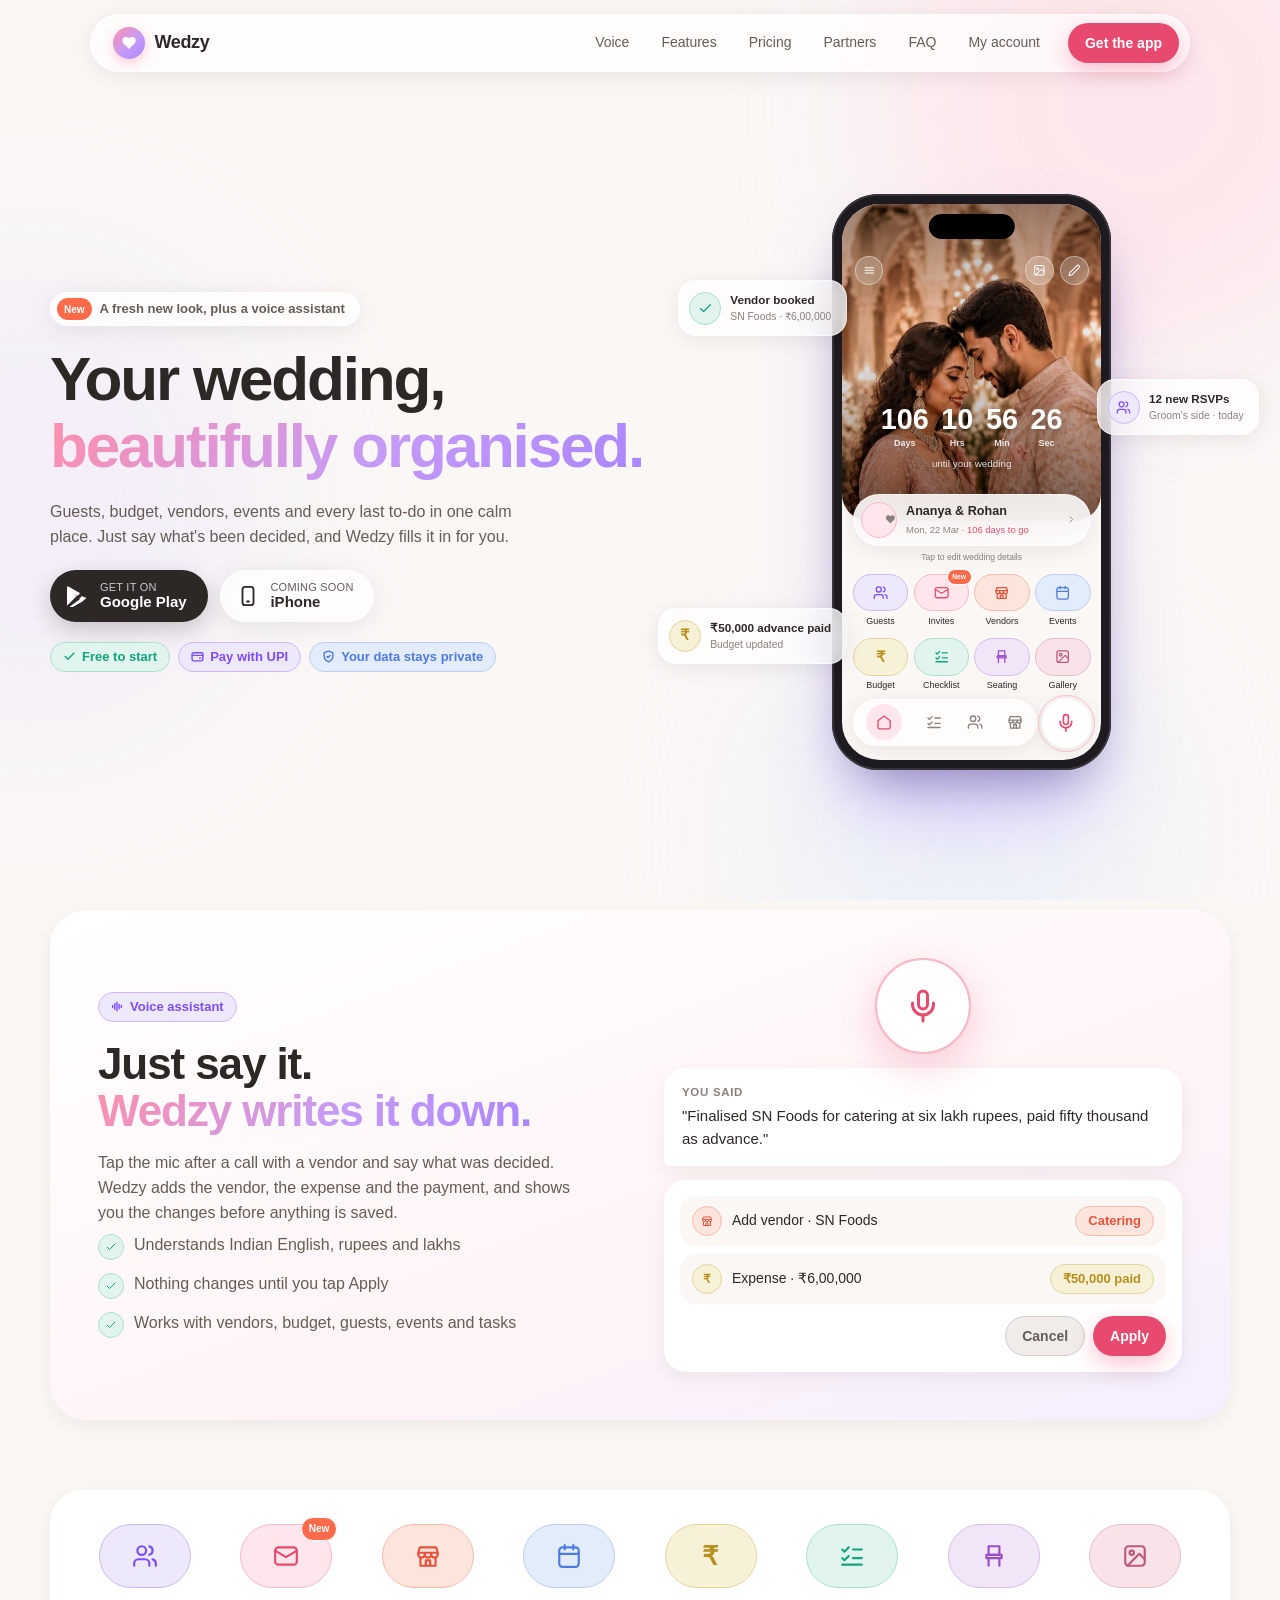
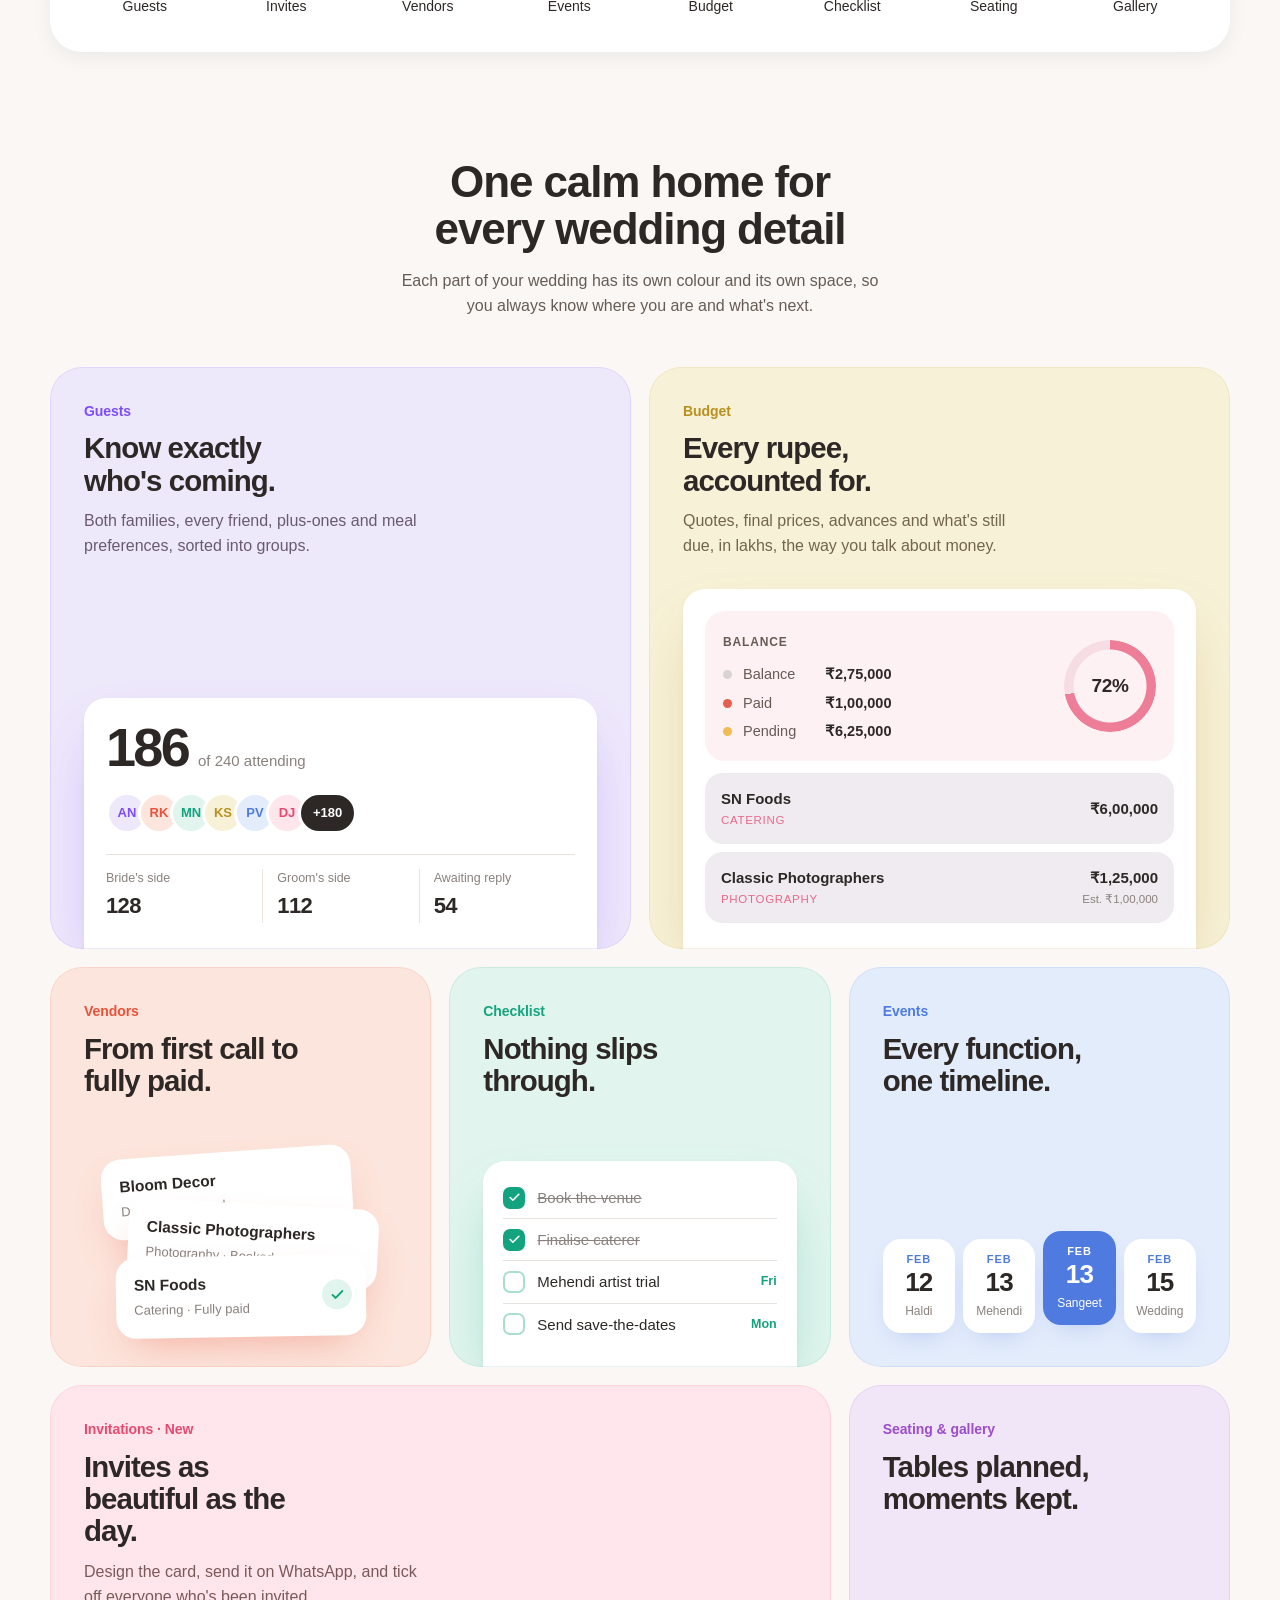
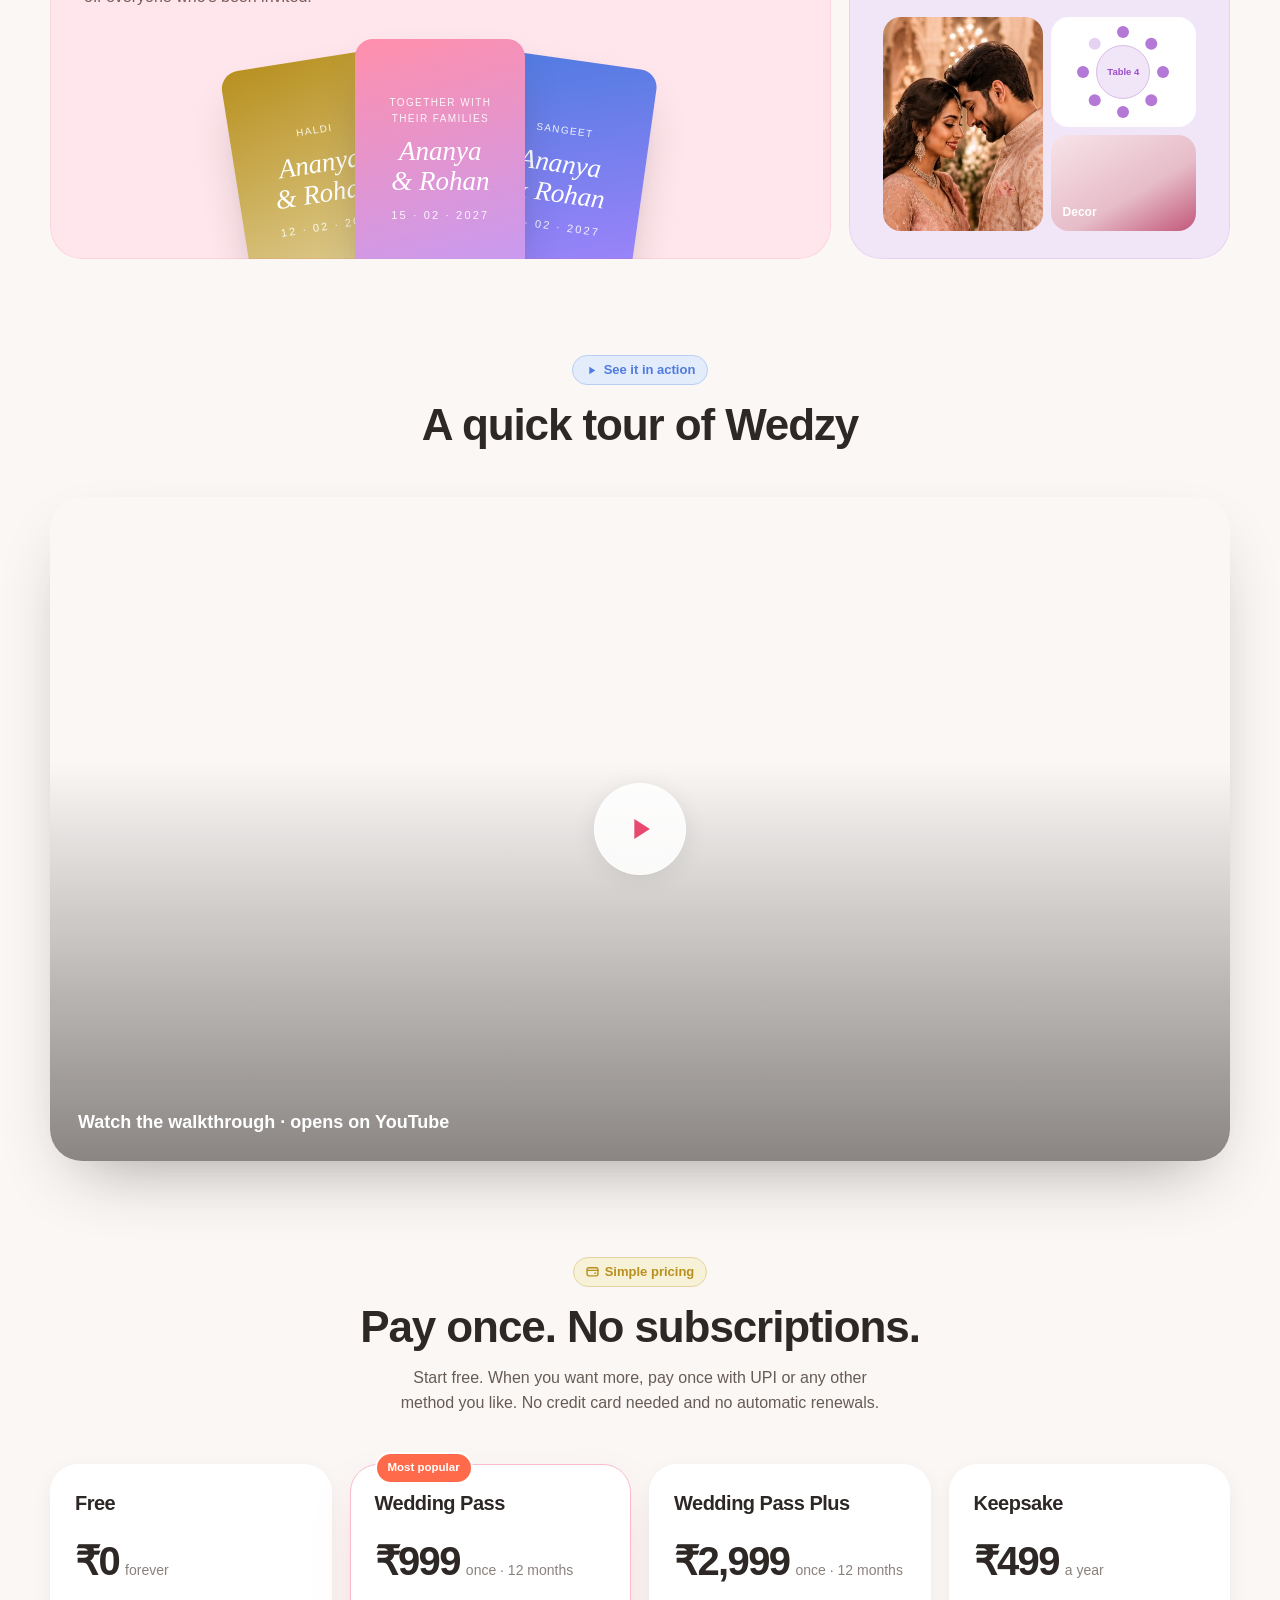
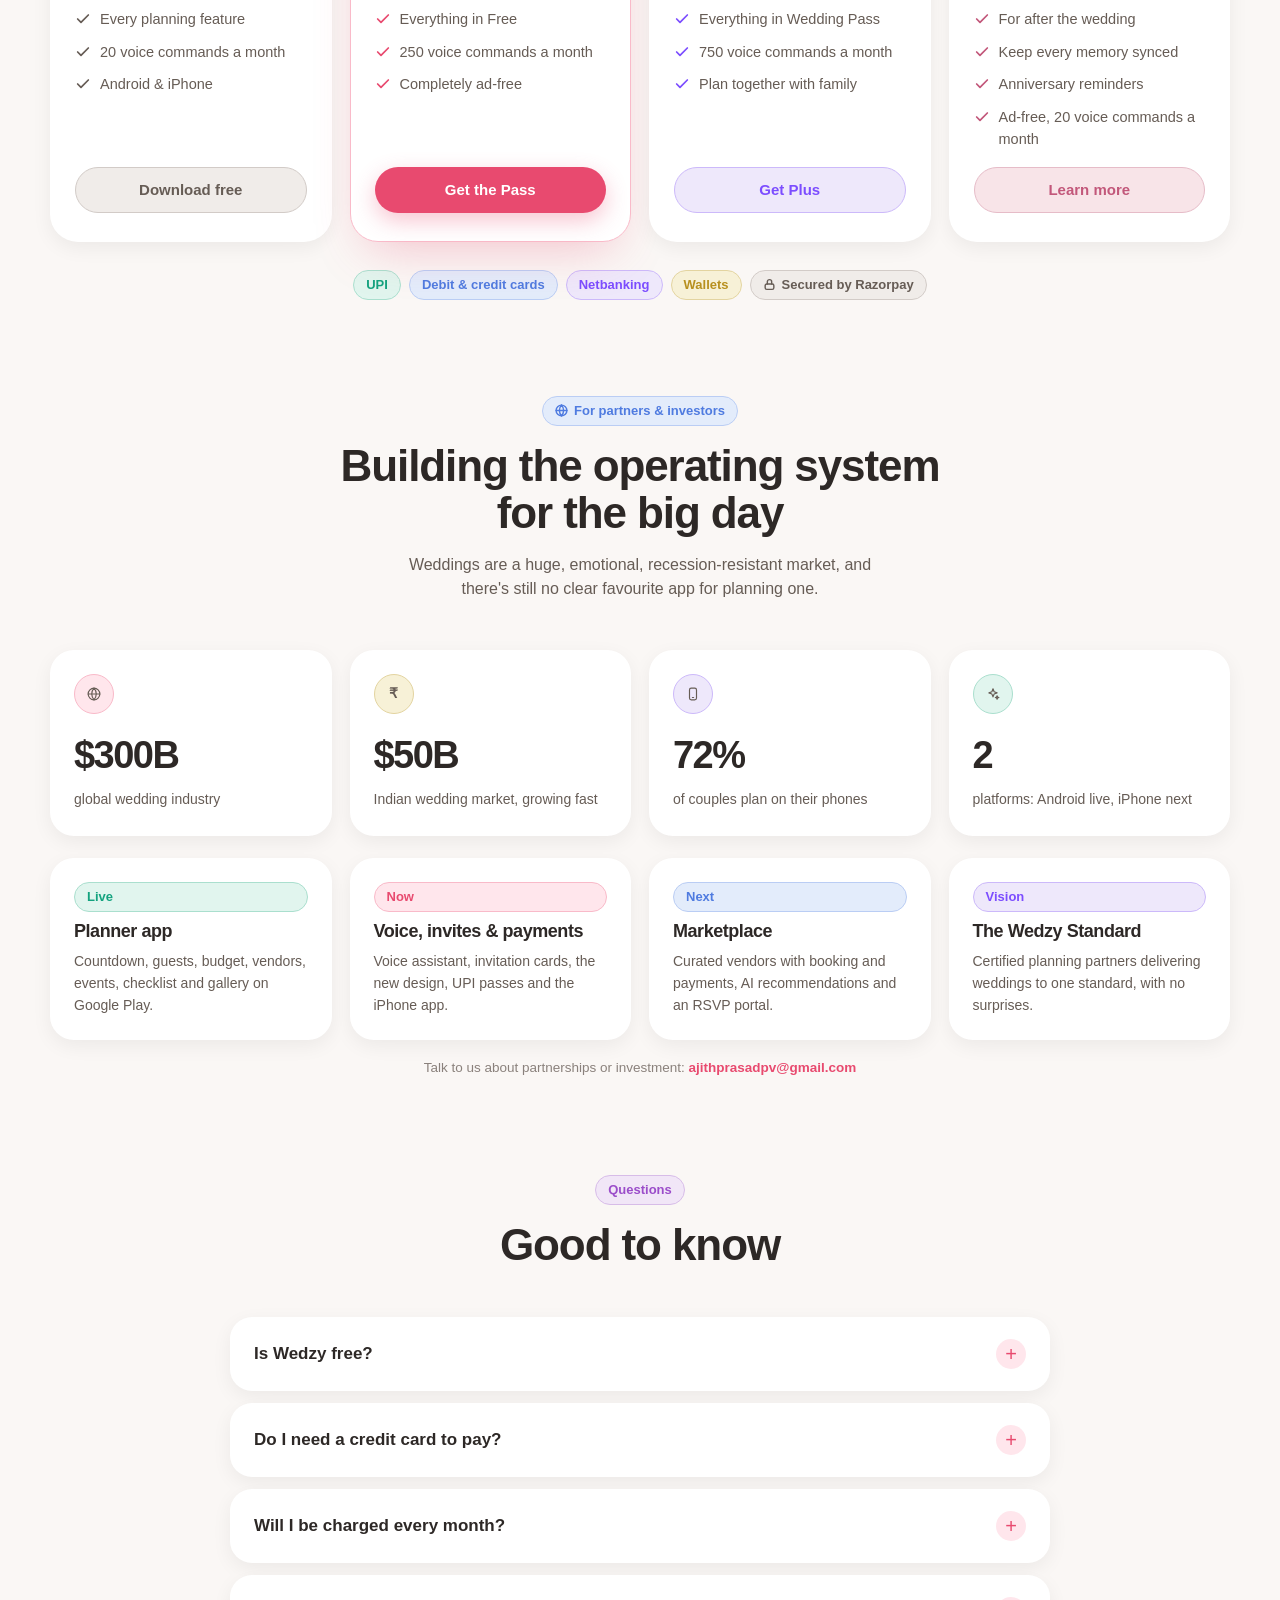
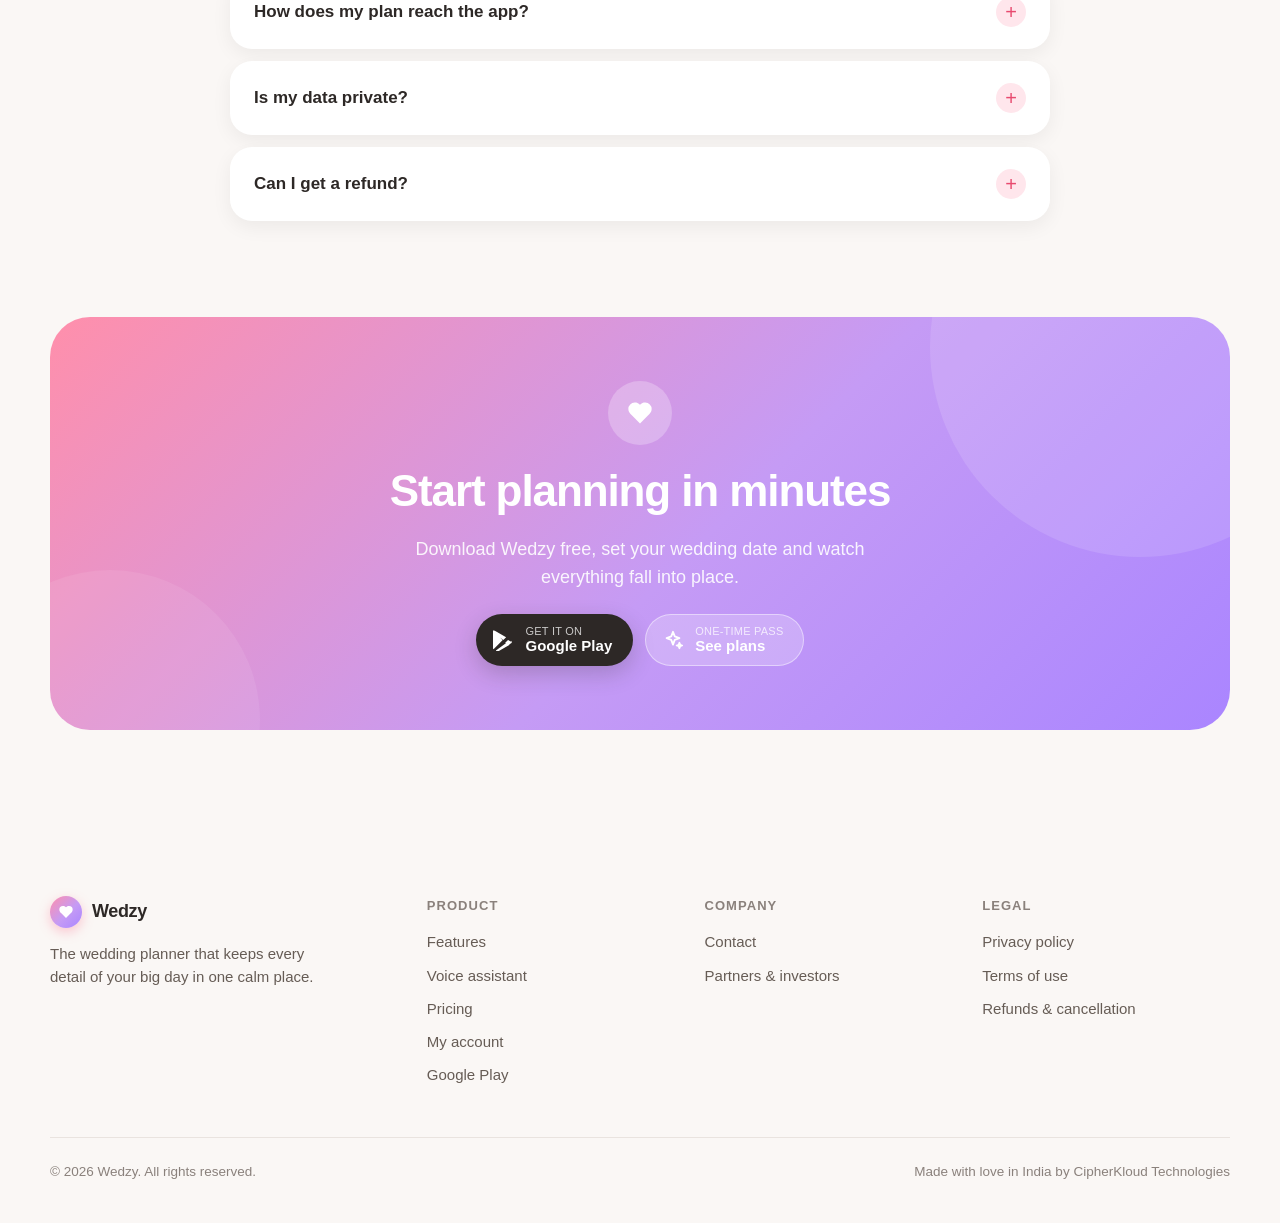
==== commit 0735d68c: "Add a My account page to see your plan, linked from every page Sign in on wedzy.online/account/ with" ====
--- a/index.html
+++ b/index.html
@@ -26,6 +26,7 @@
     <li><a href="#pricing">Pricing</a></li>
     <li><a href="#partners">Partners</a></li>
     <li><a href="#faq">FAQ</a></li>
+    <li><a href="/account/">My account</a></li>
   </ul>
   <a class="btn btn-primary btn-sm" href="https://play.google.com/store/apps/details?id=com.ajith.wedzy" target="_blank" rel="noopener">Get the app</a>
   <button class="burger" id="burger" aria-label="Menu" aria-expanded="false" aria-controls="nav-links"><svg class="i"><use href="/assets/icons.svg#menu"/></svg></button>
@@ -409,7 +410,7 @@
         <a href="/" class="brand"><span class="brand-mark"><svg class="i"><use href="/assets/icons.svg#heart"/></svg></span>Wedzy</a>
         <p>The wedding planner that keeps every detail of your big day in one calm place.</p>
       </div>
-      <div><h4>Product</h4><ul><li><a href="/#features">Features</a></li><li><a href="/#voice">Voice assistant</a></li><li><a href="/pricing/">Pricing</a></li><li><a href="https://play.google.com/store/apps/details?id=com.ajith.wedzy" target="_blank" rel="noopener">Google Play</a></li></ul></div>
+      <div><h4>Product</h4><ul><li><a href="/#features">Features</a></li><li><a href="/#voice">Voice assistant</a></li><li><a href="/pricing/">Pricing</a></li><li><a href="/account/">My account</a></li><li><a href="https://play.google.com/store/apps/details?id=com.ajith.wedzy" target="_blank" rel="noopener">Google Play</a></li></ul></div>
       <div><h4>Company</h4><ul><li><a href="/contact/">Contact</a></li><li><a href="/#partners">Partners &amp; investors</a></li></ul></div>
       <div><h4>Legal</h4><ul><li><a href="/privacy/">Privacy policy</a></li><li><a href="/terms/">Terms of use</a></li><li><a href="/refund-policy/">Refunds &amp; cancellation</a></li></ul></div>
     </div>
--- a/assets/site.css
+++ b/assets/site.css
@@ -438,3 +438,41 @@
   .video .play{width:64px;height:64px;font-size:24px}
   .video .cap-txt{left:16px;bottom:12px;font-size:13px}
 }
+
+/* Checkout (pricing page) */
+.account-bar{display:flex;align-items:center;justify-content:space-between;gap:12px;flex-wrap:wrap;margin:0 auto 26px;max-width:760px;padding:10px 12px 10px 18px;border-radius:999px;background:#fff;border:1px solid var(--hairline);font-size:14px;color:var(--ink-2)}
+.account-bar b{color:var(--ink);font-weight:600}
+.account-bar .link,.dlg-foot a{background:none;border:0;font:600 14px var(--font);color:var(--invites);cursor:pointer;padding:6px 10px}
+.sheet-dialog{border:0;padding:34px 30px 28px;border-radius:28px;width:min(420px,calc(100vw - 32px));background:var(--bg);color:var(--ink);box-shadow:0 30px 80px -20px rgba(45,40,38,.35);margin:auto}
+.sheet-dialog::backdrop{background:rgba(45,40,38,.38);backdrop-filter:blur(6px);-webkit-backdrop-filter:blur(6px)}
+.sheet-dialog h2{font-size:24px;letter-spacing:-.02em;margin-bottom:6px;padding-right:28px}
+.sheet-dialog .btn{width:100%;margin-top:6px}
+.dlg-close{position:absolute;top:14px;right:14px}
+.dlg-close button{width:36px;height:36px;border-radius:50%;border:0;background:#fff;font-size:22px;line-height:1;color:var(--ink-2);cursor:pointer}
+.dlg-sub{color:var(--ink-2);font-size:15px;margin-bottom:14px}
+.btn-google{background:#fff;color:var(--ink);border-color:var(--hairline)}
+.dlg-or{display:flex;align-items:center;gap:12px;margin:16px 0 10px;color:var(--muted);font-size:13px}
+.dlg-or::before,.dlg-or::after{content:"";flex:1;height:1px;background:var(--hairline)}
+.dlg-form{display:flex;flex-direction:column;gap:10px}
+.dlg-form input{height:48px;border-radius:14px;border:1px solid var(--hairline);background:#fff;padding:0 16px;font:15px var(--font);color:var(--ink)}
+.dlg-form input:focus{outline:2px solid var(--invites-bd);border-color:var(--invites)}
+.dlg-err{min-height:20px;margin-top:10px;font-size:13.5px;color:var(--invites)}
+.dlg-foot{font-size:13px;color:var(--muted);margin-top:4px}
+.dlg-foot a{padding:0;font-size:13px}
+.dlg-ok{width:56px;height:56px;border-radius:50%;display:grid;place-items:center;background:var(--check-bg);color:var(--check);font-size:28px;font-weight:700;margin-bottom:14px}
+
+/* Account page */
+.account-card{max-width:440px;margin:0 auto;padding:34px 30px 28px;border-radius:28px;color:var(--ink)}
+.account-card h2{font-size:24px;letter-spacing:-.02em;margin-bottom:6px}
+.account-card .btn{width:100%;margin-top:6px}
+.account-card .dlg-sub b{color:var(--ink);font-weight:600;overflow-wrap:anywhere}
+.dlg-foot .link{background:none;border:0;font:600 13px var(--font);color:var(--invites);cursor:pointer;padding:0 0 0 4px}
+.plan-status{display:flex;flex-direction:column;gap:4px;margin:4px 0 16px;padding:18px 20px;border-radius:20px;background:var(--stone-bg);border:1px solid var(--stone-bd)}
+.plan-status.active{background:var(--invites-bg);border-color:var(--invites-bd)}
+.plan-label{font-size:12px;font-weight:600;letter-spacing:.06em;text-transform:uppercase;color:var(--muted)}
+.plan-name{font-size:22px;font-weight:700;letter-spacing:-.02em;color:var(--ink)}
+.plan-status.active .plan-name{color:var(--invites)}
+.plan-until{font-size:14px;color:var(--ink-2)}
+.plan-status ul{list-style:none;display:flex;flex-direction:column;gap:6px;margin-top:10px;font-size:14px;color:var(--ink-2)}
+.plan-status li::before{content:"✓";margin-right:8px;color:var(--check);font-weight:700}
+@media (max-width:560px){.account-card{padding:28px 20px 22px}}
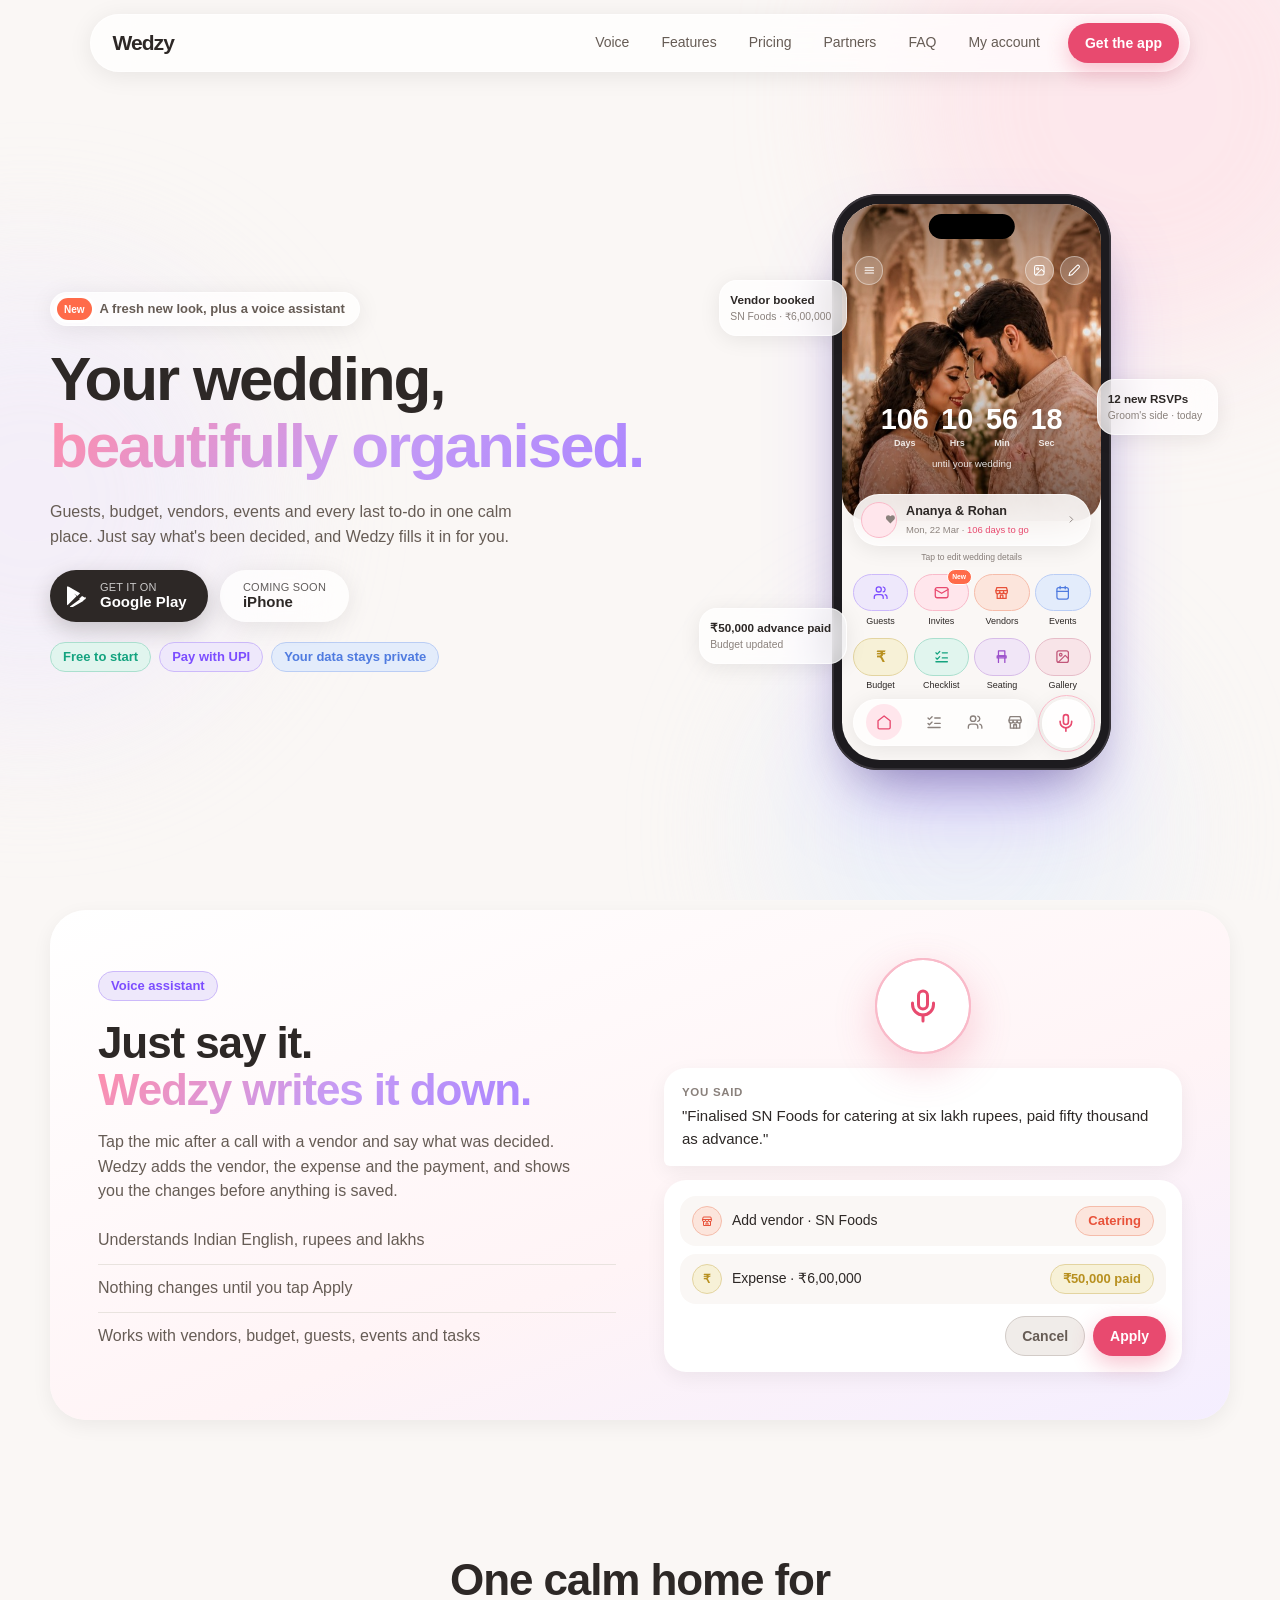
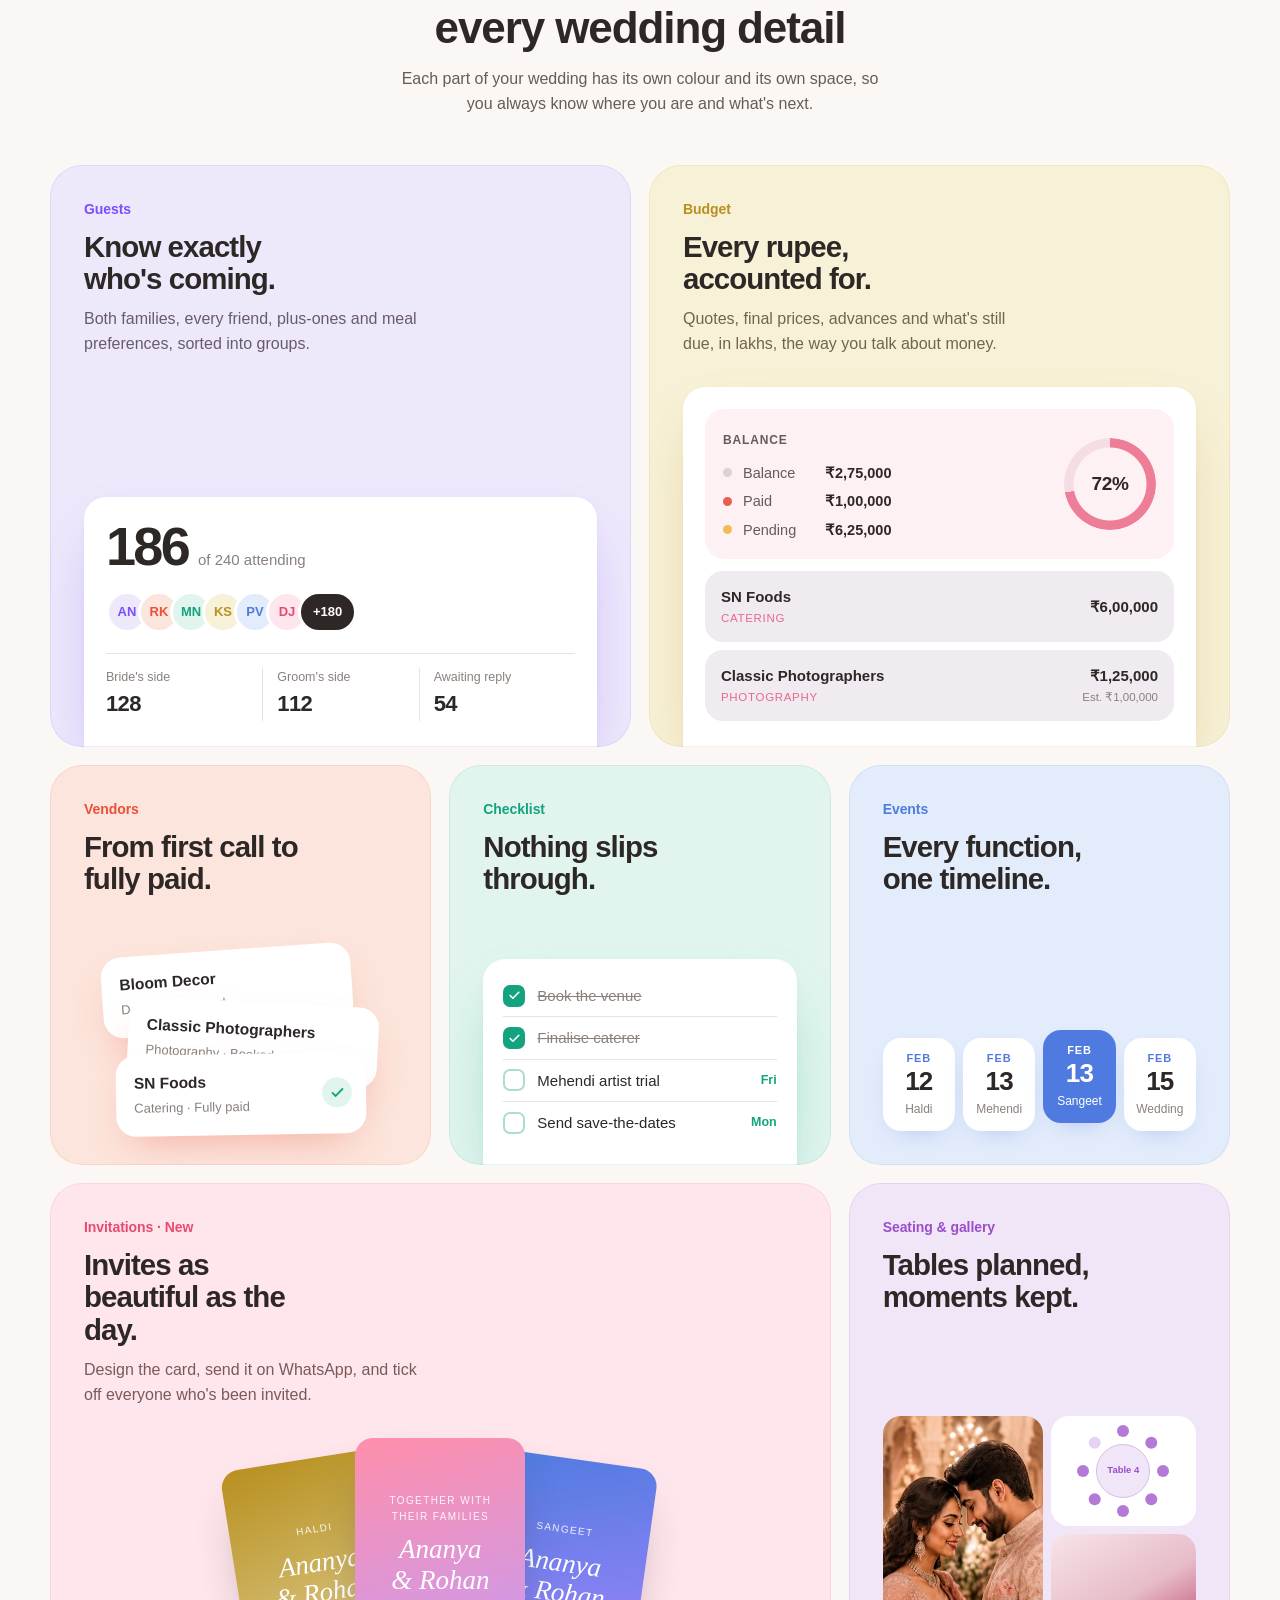
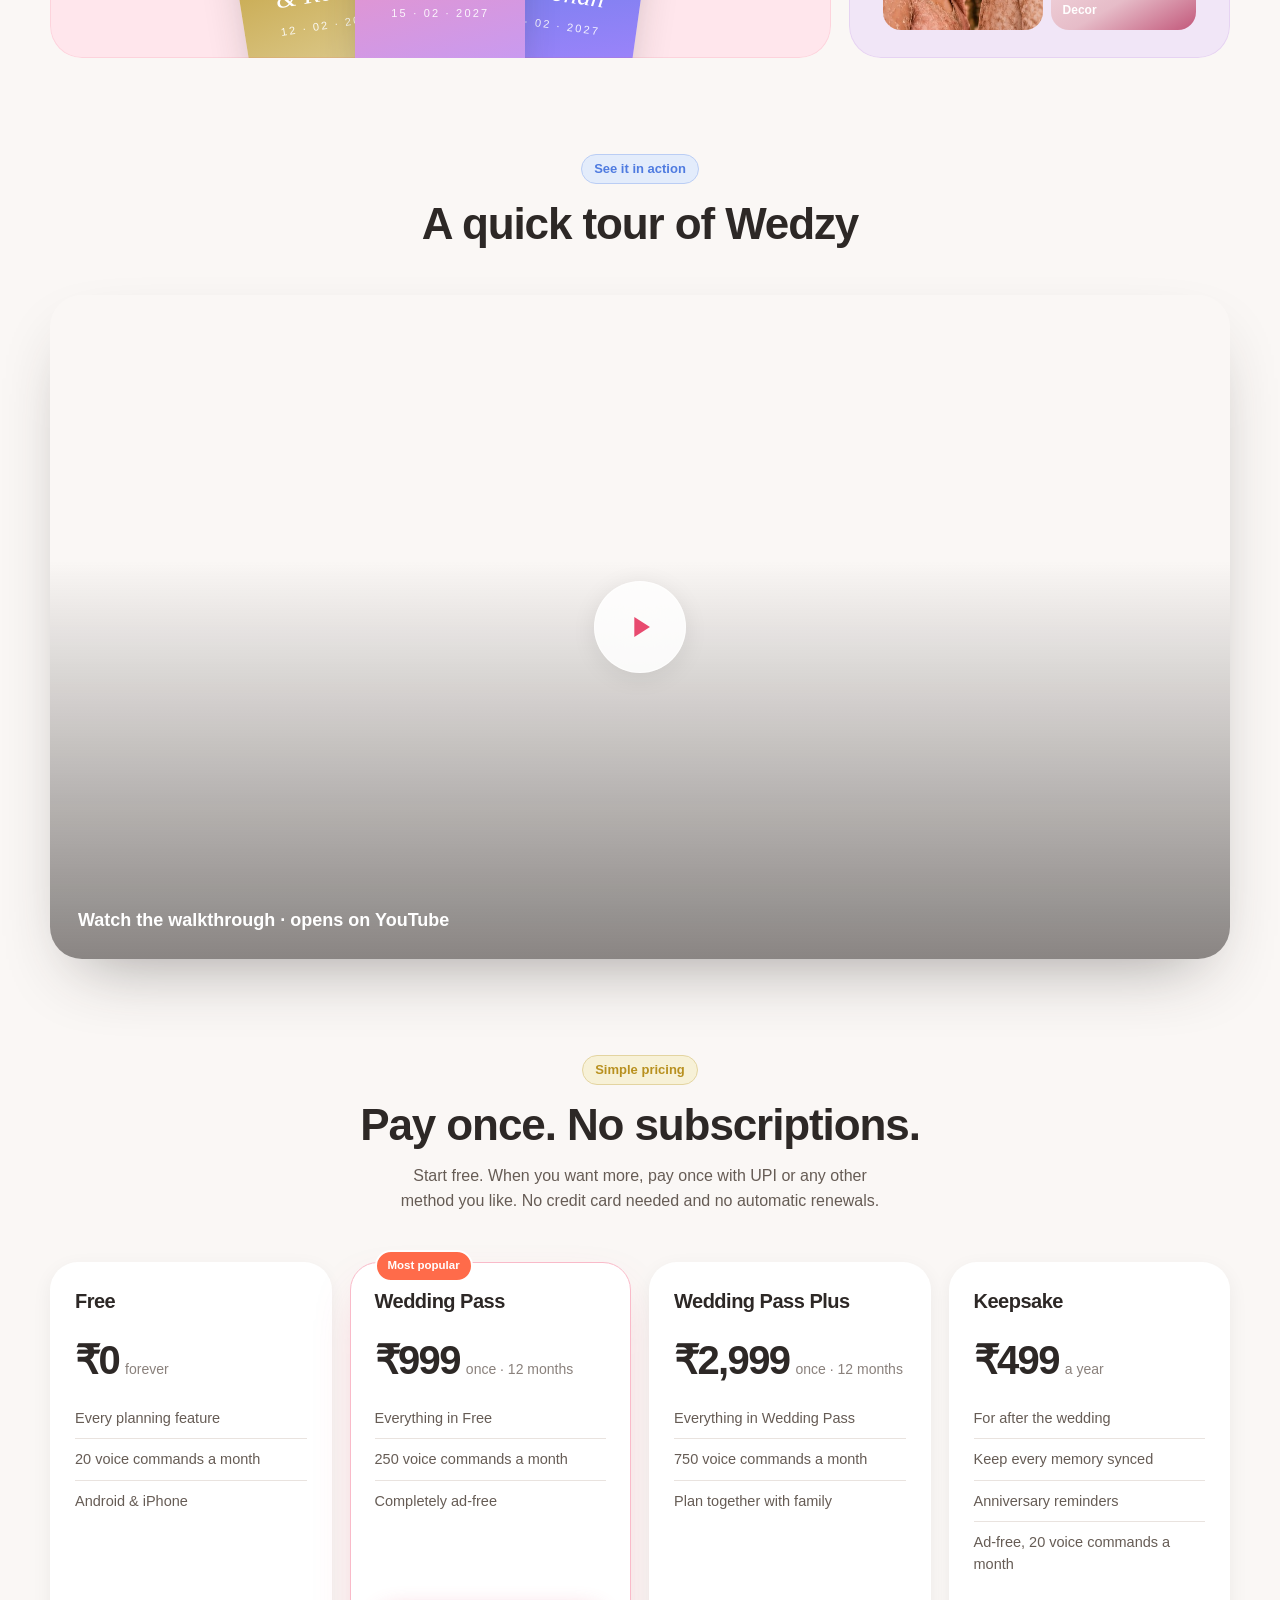
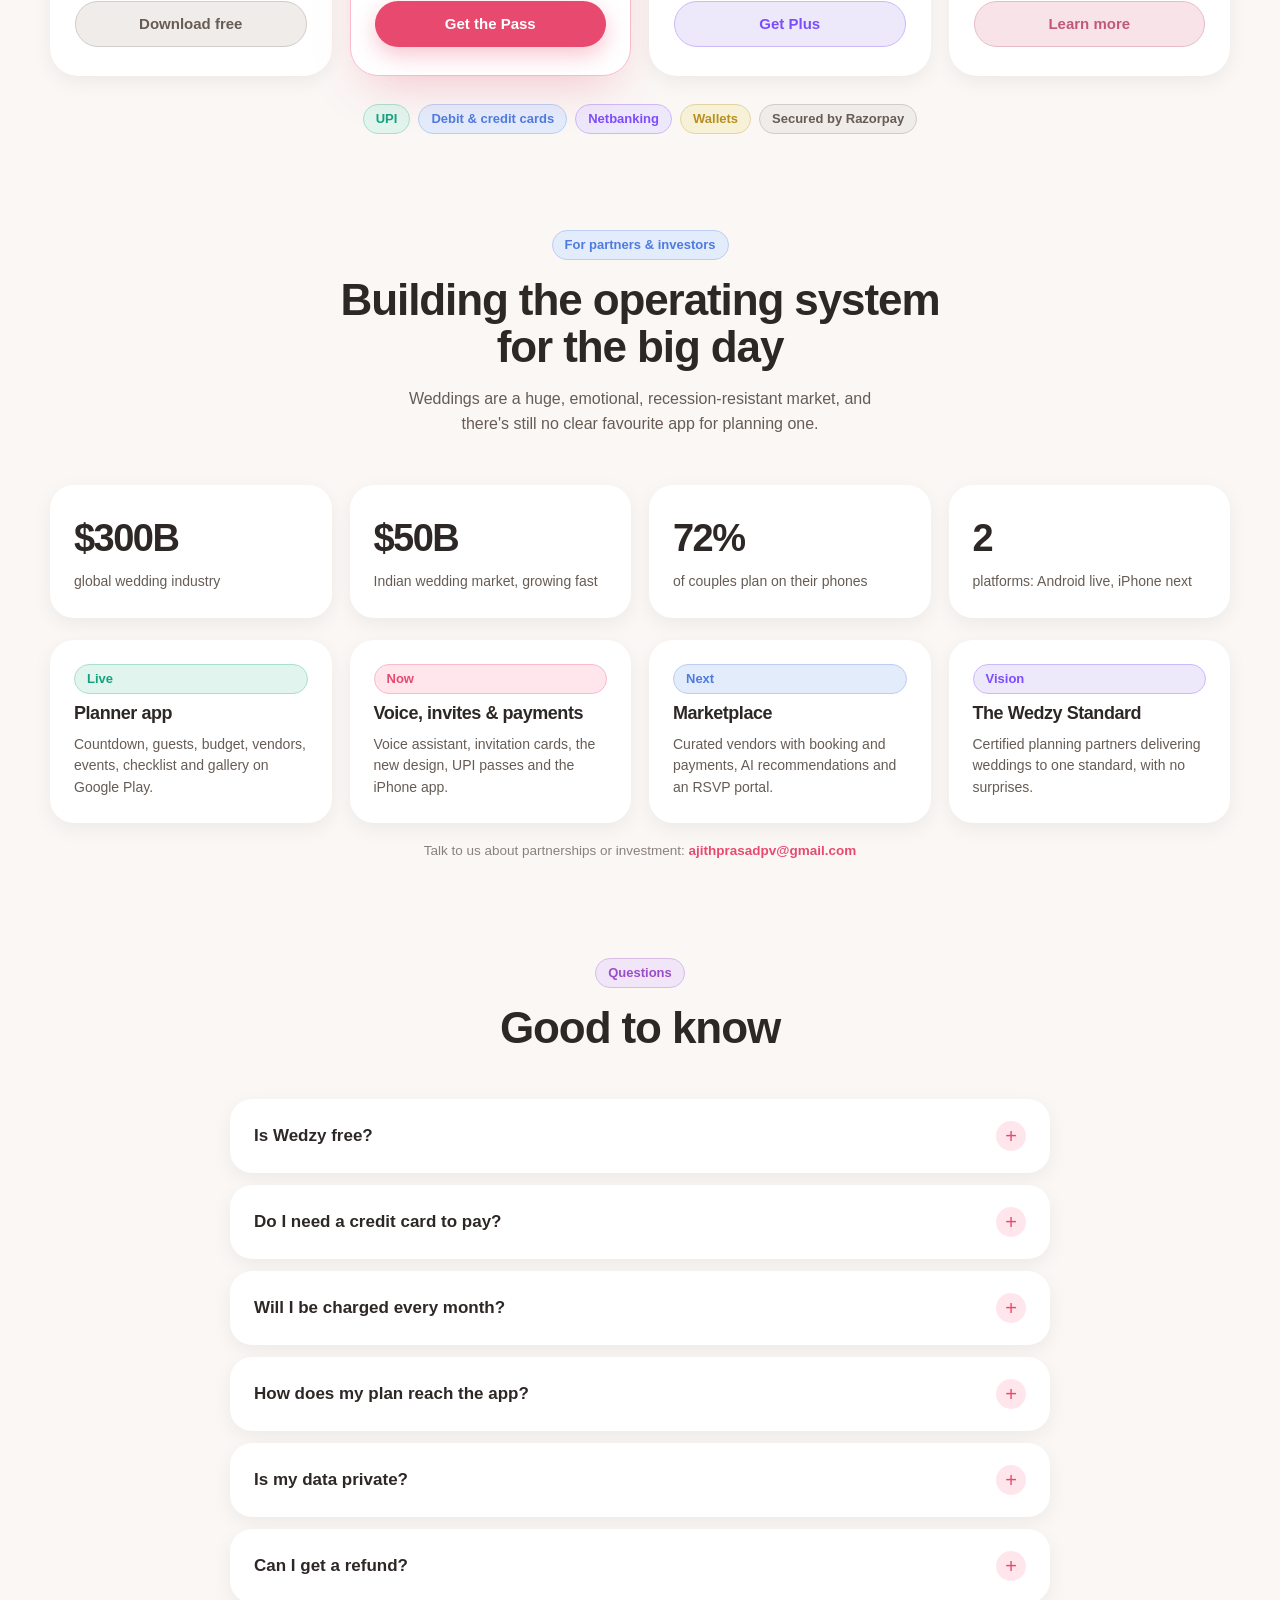
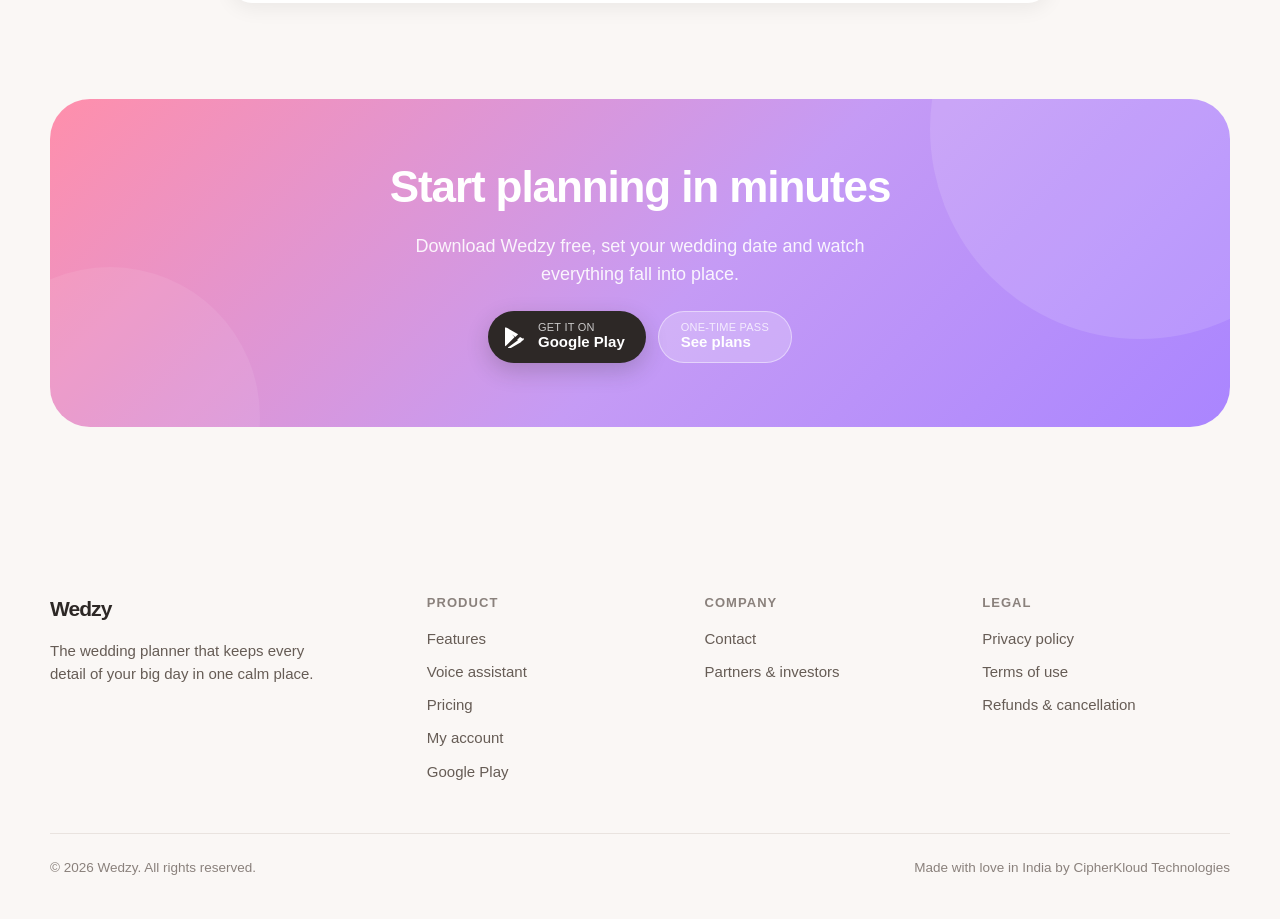
==== commit 0f4e23ca: "Remove decorative icons so the site doesn't look templated Drop the pastel icon circles above page t" ====
--- a/index.html
+++ b/index.html
@@ -19,7 +19,7 @@
 
 <!-- Floating glass nav -->
 <header class="nav glass">
-  <a href="/" class="brand"><span class="brand-mark"><svg class="i"><use href="/assets/icons.svg#heart"/></svg></span>Wedzy</a>
+  <a href="/" class="brand">Wedzy</a>
   <ul class="nav-links" id="nav-links">
     <li><a href="#voice">Voice</a></li>
     <li><a href="#features">Features</a></li>
@@ -45,13 +45,13 @@
           <svg class="i"><use href="/assets/icons.svg#gplay"/></svg><span><small>GET IT ON</small><b>Google Play</b></span>
         </a>
         <span class="btn btn-glass glass store-btn" aria-disabled="true">
-          <svg class="i"><use href="/assets/icons.svg#phone"/></svg><span><small>COMING SOON</small><b>iPhone</b></span>
+          <span><small>COMING SOON</small><b>iPhone</b></span>
         </span>
       </div>
       <div class="hero-pills">
-        <span class="pill f-check"><svg class="i"><use href="/assets/icons.svg#check"/></svg>Free to start</span>
-        <span class="pill f-guests"><svg class="i"><use href="/assets/icons.svg#wallet"/></svg>Pay with UPI</span>
-        <span class="pill f-events"><svg class="i"><use href="/assets/icons.svg#shield"/></svg>Your data stays private</span>
+        <span class="pill f-check">Free to start</span>
+        <span class="pill f-guests">Pay with UPI</span>
+        <span class="pill f-events">Your data stays private</span>
       </div>
     </div>
 
@@ -103,9 +103,9 @@
           <span class="m-orb glass"><svg class="i"><use href="/assets/icons.svg#mic"/></svg></span>
         </div>
       </div>
-      <div class="float a glass f-check"><span class="icircle"><svg class="i"><use href="/assets/icons.svg#check"/></svg></span><div>Vendor booked<small>SN Foods · ₹6,00,000</small></div></div>
-      <div class="float b glass f-guests"><span class="icircle"><svg class="i"><use href="/assets/icons.svg#users"/></svg></span><div>12 new RSVPs<small>Groom's side · today</small></div></div>
-      <div class="float c glass f-budget"><span class="icircle">₹</span><div>₹50,000 advance paid<small>Budget updated</small></div></div>
+      <div class="float a glass f-check"><div>Vendor booked<small>SN Foods · ₹6,00,000</small></div></div>
+      <div class="float b glass f-guests"><div>12 new RSVPs<small>Groom's side · today</small></div></div>
+      <div class="float c glass f-budget"><div>₹50,000 advance paid<small>Budget updated</small></div></div>
       </div>
     </div>
   </div>
@@ -116,13 +116,13 @@
   <div class="wrap">
     <div class="voice reveal">
       <div>
-        <span class="pill f-guests"><svg class="i"><use href="/assets/icons.svg#wave"/></svg>Voice assistant</span>
+        <span class="pill f-guests">Voice assistant</span>
         <h2 class="h2" style="margin:18px 0 16px">Just say it.<br/><span class="grad-text">Wedzy writes it down.</span></h2>
         <p class="lead">Tap the mic after a call with a vendor and say what was decided. Wedzy adds the vendor, the expense and the payment, and shows you the changes before anything is saved.</p>
         <ul class="ticks">
-          <li><span class="icircle f-check"><svg class="i"><use href="/assets/icons.svg#check"/></svg></span>Understands Indian English, rupees and lakhs</li>
-          <li><span class="icircle f-check"><svg class="i"><use href="/assets/icons.svg#check"/></svg></span>Nothing changes until you tap Apply</li>
-          <li><span class="icircle f-check"><svg class="i"><use href="/assets/icons.svg#check"/></svg></span>Works with vendors, budget, guests, events and tasks</li>
+          <li>Understands Indian English, rupees and lakhs</li>
+          <li>Nothing changes until you tap Apply</li>
+          <li>Works with vendors, budget, guests, events and tasks</li>
         </ul>
       </div>
       <div class="voice-ui">
@@ -138,26 +138,8 @@
   </div>
 </section>
 
-<!-- Every feature, one tap -->
-<section class="strip" id="features">
-  <div class="wrap">
-    <div class="strip-card card reveal">
-      <div class="strip-grid">
-        <div class="capsule f-guests"><span class="cap"><svg class="i"><use href="/assets/icons.svg#users"/></svg></span>Guests</div>
-        <div class="capsule f-invites"><span class="cap"><svg class="i"><use href="/assets/icons.svg#mail"/></svg><span class="badge">New</span></span>Invites</div>
-        <div class="capsule f-vendors"><span class="cap"><svg class="i"><use href="/assets/icons.svg#store"/></svg></span>Vendors</div>
-        <div class="capsule f-events"><span class="cap"><svg class="i"><use href="/assets/icons.svg#calendar"/></svg></span>Events</div>
-        <div class="capsule f-budget"><span class="cap">₹</span>Budget</div>
-        <div class="capsule f-check"><span class="cap"><svg class="i"><use href="/assets/icons.svg#checklist"/></svg></span>Checklist</div>
-        <div class="capsule f-seating"><span class="cap"><svg class="i"><use href="/assets/icons.svg#chair"/></svg></span>Seating</div>
-        <div class="capsule f-gallery"><span class="cap"><svg class="i"><use href="/assets/icons.svg#image"/></svg></span>Gallery</div>
-      </div>
-    </div>
-  </div>
-</section>
-
 <!-- Feature posters -->
-<section class="sec">
+<section class="sec" id="features">
   <div class="wrap">
     <div class="sec-head reveal">
       <h2 class="h2">One calm home for<br/>every wedding detail</h2>
@@ -276,7 +258,7 @@
 <section class="sec" style="padding-top:0">
   <div class="wrap">
     <div class="sec-head reveal">
-      <span class="pill f-events"><svg class="i"><use href="/assets/icons.svg#play"/></svg>See it in action</span>
+      <span class="pill f-events">See it in action</span>
       <h2 class="h2">A quick tour of Wedzy</h2>
     </div>
     <a class="video reveal" href="https://www.youtube.com/watch?v=zQjk5uoa88U" target="_blank" rel="noopener" aria-label="Watch the Wedzy demo on YouTube">
@@ -291,7 +273,7 @@
 <section class="sec" id="pricing" style="padding-top:0">
   <div class="wrap">
     <div class="sec-head reveal">
-      <span class="pill f-budget"><svg class="i"><use href="/assets/icons.svg#wallet"/></svg>Simple pricing</span>
+      <span class="pill f-budget">Simple pricing</span>
       <h2 class="h2">Pay once. No subscriptions.</h2>
       <p class="lead">Start free. When you want more, pay once with UPI or any other method you like. No credit card needed and no automatic renewals.</p>
     </div>
@@ -300,9 +282,9 @@
         <h3>Free</h3>
         <div class="price"><b>₹0</b><span>forever</span></div>
         <ul>
-          <li><svg class="i"><use href="/assets/icons.svg#check"/></svg>Every planning feature</li>
-          <li><svg class="i"><use href="/assets/icons.svg#check"/></svg>20 voice commands a month</li>
-          <li><svg class="i"><use href="/assets/icons.svg#check"/></svg>Android &amp; iPhone</li>
+          <li>Every planning feature</li>
+          <li>20 voice commands a month</li>
+          <li>Android &amp; iPhone</li>
         </ul>
         <a class="btn btn-capsule" href="https://play.google.com/store/apps/details?id=com.ajith.wedzy" target="_blank" rel="noopener">Download free</a>
       </div>
@@ -311,9 +293,9 @@
         <h3>Wedding Pass</h3>
         <div class="price"><b>₹999</b><span>once · 12 months</span></div>
         <ul>
-          <li><svg class="i"><use href="/assets/icons.svg#check"/></svg>Everything in Free</li>
-          <li><svg class="i"><use href="/assets/icons.svg#check"/></svg>250 voice commands a month</li>
-          <li><svg class="i"><use href="/assets/icons.svg#check"/></svg>Completely ad-free</li>
+          <li>Everything in Free</li>
+          <li>250 voice commands a month</li>
+          <li>Completely ad-free</li>
         </ul>
         <a class="btn btn-primary" href="/pricing/">Get the Pass</a>
       </div>
@@ -321,9 +303,9 @@
         <h3>Wedding Pass Plus</h3>
         <div class="price"><b>₹2,999</b><span>once · 12 months</span></div>
         <ul>
-          <li><svg class="i"><use href="/assets/icons.svg#check"/></svg>Everything in Wedding Pass</li>
-          <li><svg class="i"><use href="/assets/icons.svg#check"/></svg>750 voice commands a month</li>
-          <li><svg class="i"><use href="/assets/icons.svg#check"/></svg>Plan together with family</li>
+          <li>Everything in Wedding Pass</li>
+          <li>750 voice commands a month</li>
+          <li>Plan together with family</li>
         </ul>
         <a class="btn btn-capsule" href="/pricing/">Get Plus</a>
       </div>
@@ -331,16 +313,16 @@
         <h3>Keepsake</h3>
         <div class="price"><b>₹499</b><span>a year</span></div>
         <ul>
-          <li><svg class="i"><use href="/assets/icons.svg#check"/></svg>For after the wedding</li>
-          <li><svg class="i"><use href="/assets/icons.svg#check"/></svg>Keep every memory synced</li>
-          <li><svg class="i"><use href="/assets/icons.svg#check"/></svg>Anniversary reminders</li>
-          <li><svg class="i"><use href="/assets/icons.svg#check"/></svg>Ad-free, 20 voice commands a month</li>
+          <li>For after the wedding</li>
+          <li>Keep every memory synced</li>
+          <li>Anniversary reminders</li>
+          <li>Ad-free, 20 voice commands a month</li>
         </ul>
         <a class="btn btn-capsule" href="/pricing/">Learn more</a>
       </div>
     </div>
     <div class="pay-row reveal">
-      <span class="pill f-check">UPI</span><span class="pill f-events">Debit &amp; credit cards</span><span class="pill f-guests">Netbanking</span><span class="pill f-budget">Wallets</span><span class="pill f-stone"><svg class="i"><use href="/assets/icons.svg#lock"/></svg>Secured by Razorpay</span>
+      <span class="pill f-check">UPI</span><span class="pill f-events">Debit &amp; credit cards</span><span class="pill f-guests">Netbanking</span><span class="pill f-budget">Wallets</span><span class="pill f-stone">Secured by Razorpay</span>
     </div>
   </div>
 </section>
@@ -349,15 +331,15 @@
 <section class="sec" id="partners" style="padding-top:0">
   <div class="wrap">
     <div class="sec-head reveal">
-      <span class="pill f-events"><svg class="i"><use href="/assets/icons.svg#globe"/></svg>For partners &amp; investors</span>
+      <span class="pill f-events">For partners &amp; investors</span>
       <h2 class="h2">Building the operating system<br/>for the big day</h2>
       <p class="lead">Weddings are a huge, emotional, recession-resistant market, and there's still no clear favourite app for planning one.</p>
     </div>
     <div class="stats">
-      <div class="stat card f-invites reveal"><span class="icircle"><svg class="i"><use href="/assets/icons.svg#globe"/></svg></span><b>$300B</b><span>global wedding industry</span></div>
-      <div class="stat card f-budget reveal"><span class="icircle">₹</span><b>$50B</b><span>Indian wedding market, growing fast</span></div>
-      <div class="stat card f-guests reveal"><span class="icircle"><svg class="i"><use href="/assets/icons.svg#phone"/></svg></span><b>72%</b><span>of couples plan on their phones</span></div>
-      <div class="stat card f-check reveal"><span class="icircle"><svg class="i"><use href="/assets/icons.svg#sparkles"/></svg></span><b>2</b><span>platforms: Android live, iPhone next</span></div>
+      <div class="stat card f-invites reveal"><b>$300B</b><span>global wedding industry</span></div>
+      <div class="stat card f-budget reveal"><b>$50B</b><span>Indian wedding market, growing fast</span></div>
+      <div class="stat card f-guests reveal"><b>72%</b><span>of couples plan on their phones</span></div>
+      <div class="stat card f-check reveal"><b>2</b><span>platforms: Android live, iPhone next</span></div>
     </div>
     <div class="road">
       <div class="card f-check reveal"><span class="pill">Live</span><h3>Planner app</h3><p>Countdown, guests, budget, vendors, events, checklist and gallery on Google Play.</p></div>
@@ -391,12 +373,11 @@
 <section class="sec" style="padding-top:0">
   <div class="wrap">
     <div class="cta reveal">
-      <span class="brand-mark" style="width:64px;height:64px;font-size:28px;background:rgba(255,255,255,.25);box-shadow:none"><svg class="i"><use href="/assets/icons.svg#heart"/></svg></span>
       <h2 class="h2">Start planning in minutes</h2>
       <p>Download Wedzy free, set your wedding date and watch everything fall into place.</p>
       <div class="hero-ctas" style="justify-content:center">
         <a class="btn btn-dark store-btn" href="https://play.google.com/store/apps/details?id=com.ajith.wedzy" target="_blank" rel="noopener"><svg class="i"><use href="/assets/icons.svg#gplay"/></svg><span><small>GET IT ON</small><b>Google Play</b></span></a>
-        <a class="btn btn-glass store-btn" href="/pricing/"><svg class="i"><use href="/assets/icons.svg#sparkles"/></svg><span><small>ONE-TIME PASS</small><b>See plans</b></span></a>
+        <a class="btn btn-glass store-btn" href="/pricing/"><span><small>ONE-TIME PASS</small><b>See plans</b></span></a>
       </div>
     </div>
   </div>
@@ -407,7 +388,7 @@
   <div class="wrap">
     <div class="foot-grid">
       <div>
-        <a href="/" class="brand"><span class="brand-mark"><svg class="i"><use href="/assets/icons.svg#heart"/></svg></span>Wedzy</a>
+        <a href="/" class="brand">Wedzy</a>
         <p>The wedding planner that keeps every detail of your big day in one calm place.</p>
       </div>
       <div><h4>Product</h4><ul><li><a href="/#features">Features</a></li><li><a href="/#voice">Voice assistant</a></li><li><a href="/pricing/">Pricing</a></li><li><a href="/account/">My account</a></li><li><a href="https://play.google.com/store/apps/details?id=com.ajith.wedzy" target="_blank" rel="noopener">Google Play</a></li></ul></div>
--- a/assets/site.css
+++ b/assets/site.css
@@ -55,8 +55,7 @@
 
 /* ── Floating nav pill ── */
 .nav{position:fixed;top:14px;left:50%;transform:translateX(-50%);z-index:50;width:min(1100px,100% - 24px);height:58px;border-radius:999px;display:flex;align-items:center;gap:8px;padding:0 10px 0 22px}
-.brand{display:flex;align-items:center;gap:10px;font-weight:700;font-size:18px;letter-spacing:-.02em}
-.brand-mark{width:32px;height:32px;border-radius:50%;display:grid;place-items:center;background:var(--hero);color:#fff;font-size:16px;box-shadow:0 4px 12px rgba(255,107,138,.35)}
+.brand{display:flex;align-items:center;font-weight:800;font-size:21px;letter-spacing:-.045em;color:var(--ink)}
 .nav-links{display:flex;gap:4px;margin-left:auto;list-style:none}
 .nav-links a{display:block;padding:9px 14px;border-radius:999px;font-size:14px;font-weight:500;color:var(--ink-2);transition:background .2s,color .2s}
 .nav-links a:hover,.nav-links a[aria-current]{background:var(--invites-bg);color:var(--invites)}
@@ -82,10 +81,10 @@
 .store-btn b{display:block;font-size:15px;line-height:1.15}
 .store-btn .i{font-size:22px}
 .store-btn span{text-align:left}
+.store-btn:not(:has(.i)){padding:0 22px}
 
 /* ── Pills, capsules, cards ── */
 .pill{display:inline-flex;align-items:center;gap:6px;height:30px;padding:0 12px;border-radius:999px;font-size:13px;font-weight:600;background:var(--f-bg,var(--invites-bg));color:var(--f,var(--invites));border:1px solid var(--f-bd,var(--invites-bd))}
-.pill .i{font-size:13px;stroke-width:2.6}
 .eyebrow{display:inline-flex;align-items:center;gap:8px;height:34px;padding:0 14px 0 6px;border-radius:999px;font-size:13px;font-weight:600;color:var(--ink-2)}
 .eyebrow .dot{height:22px;padding:0 7px;border-radius:999px;background:var(--badge);color:#fff;font-size:10px;font-weight:800;display:grid;place-items:center;box-shadow:0 0 0 3px #fff}
 .card{background:var(--surface);border-radius:var(--r-card);box-shadow:var(--card-shadow)}
@@ -168,16 +167,10 @@
 /* floating cards beside the phone */
 .float{position:absolute;z-index:6;padding:11px 16px 11px 11px;border-radius:20px;display:flex;align-items:center;gap:10px;font-size:13px;font-weight:600;white-space:nowrap;animation:bob 6s ease-in-out infinite}
 .float small{display:block;font-weight:500;color:var(--muted);font-size:11.5px}
-.float .icircle{--s:36px}
 .float.a{top:96px;right:calc(100% - 16px)}
 .float.b{top:206px;left:calc(100% - 16px);animation-delay:-2s}
 .float.c{bottom:118px;right:calc(100% - 16px);animation-delay:-4s}
 @keyframes bob{0%,100%{transform:translateY(0)}50%{transform:translateY(-10px)}}
-
-/* ── Feature capsule strip ── */
-.strip{padding:30px 0 10px}
-.strip-card{padding:34px 30px;border-radius:32px}
-.strip-grid{display:grid;grid-template-columns:repeat(8,1fr);gap:22px 12px}
 
 /* ── Feature posters: a pastel panel per feature, real app UI rising from the bottom edge ── */
 .bento{display:grid;grid-template-columns:repeat(6,1fr);gap:18px}
@@ -290,9 +283,9 @@
 .plan{padding:16px;border-radius:22px;display:flex;flex-direction:column;gap:8px}
 .plan .row-i{background:var(--bg)}
 .plan .apply{display:flex;gap:8px;justify-content:flex-end;margin-top:4px}
-.ticks{display:flex;flex-direction:column;gap:12px;margin-top:8px}
-.ticks li{list-style:none;display:flex;gap:10px;align-items:flex-start;color:var(--ink-2);font-size:16px}
-.ticks .icircle{--s:26px;font-size:12px;margin-top:1px}
+.ticks{display:flex;flex-direction:column;margin-top:24px}
+.ticks li{list-style:none;color:var(--ink-2);font-size:16px;padding:11px 0;border-top:1px solid var(--hairline)}
+.ticks li:first-child{border-top:0;padding-top:0}
 
 /* ── Video ── */
 .video{position:relative;display:block;border-radius:32px;overflow:hidden;aspect-ratio:16/9;box-shadow:0 30px 70px -30px rgba(45,40,38,.45)}
@@ -311,16 +304,16 @@
 .price{display:flex;flex-wrap:wrap;align-items:baseline;gap:0 6px}
 .price b{font-size:40px;letter-spacing:-.04em}
 .price span{color:var(--muted);font-size:14px;white-space:nowrap}
-.plan-card ul{list-style:none;display:flex;flex-direction:column;gap:10px;font-size:14.5px;color:var(--ink-2);flex:1}
-.plan-card li{display:flex;gap:9px;align-items:flex-start}
-.plan-card li .i{color:var(--f);font-size:16px;margin-top:3px;stroke-width:2.6}
+.plan-card ul{list-style:none;display:flex;flex-direction:column;gap:0;font-size:14.5px;color:var(--ink-2);flex:1}
+.plan-card li{padding:9px 0;border-top:1px solid var(--hairline)}
+.plan-card li:first-child{border-top:0;padding-top:0}
 .plan-card .btn{width:100%}
 .pay-row{display:flex;flex-wrap:wrap;gap:8px;justify-content:center;margin-top:28px}
 
 /* ── Investors ── */
 .stats{display:grid;grid-template-columns:repeat(4,1fr);gap:18px}
 .stat{padding:24px;border-radius:24px}
-.stat b{display:block;font-size:38px;letter-spacing:-.04em;margin:12px 0 2px}
+.stat b{display:block;font-size:38px;letter-spacing:-.04em;margin:0 0 2px}
 .stat span{color:var(--ink-2);font-size:14px}
 .road{display:grid;grid-template-columns:repeat(4,1fr);gap:18px;margin-top:22px}
 .road .card{padding:24px;display:flex;flex-direction:column;gap:10px}
@@ -392,8 +385,7 @@
   .hero-copy{align-items:center}
   .hero-copy .lead{margin-inline:auto}
   .hero-ctas,.hero-pills{justify-content:center}
-  .strip-grid{grid-template-columns:repeat(4,1fr)}
-  .plans{grid-template-columns:repeat(2,1fr)}
+    .plans{grid-template-columns:repeat(2,1fr)}
   .voice{grid-template-columns:1fr;padding:40px}
   .stats,.road{grid-template-columns:repeat(2,1fr)}
   .span-2{grid-column:span 3}
@@ -420,9 +412,7 @@
 @media (max-width:560px){
   .float{display:none}
   .hero{padding-top:110px}
-  .strip-card{padding:26px 16px}
-  .strip-grid{grid-template-columns:repeat(4,1fr);gap:18px 6px}
-  .capsule{font-size:12px}
+      .capsule{font-size:12px}
   .capsule .cap{height:52px;font-size:21px}
   .plans,.stats,.road{grid-template-columns:1fr}
   .voice{padding:28px 20px;border-radius:28px}
@@ -474,5 +464,5 @@
 .plan-status.active .plan-name{color:var(--invites)}
 .plan-until{font-size:14px;color:var(--ink-2)}
 .plan-status ul{list-style:none;display:flex;flex-direction:column;gap:6px;margin-top:10px;font-size:14px;color:var(--ink-2)}
-.plan-status li::before{content:"✓";margin-right:8px;color:var(--check);font-weight:700}
+.plan-status li+li{border-top:1px solid color-mix(in srgb,var(--ink) 8%,transparent);padding-top:6px}
 @media (max-width:560px){.account-card{padding:28px 20px 22px}}
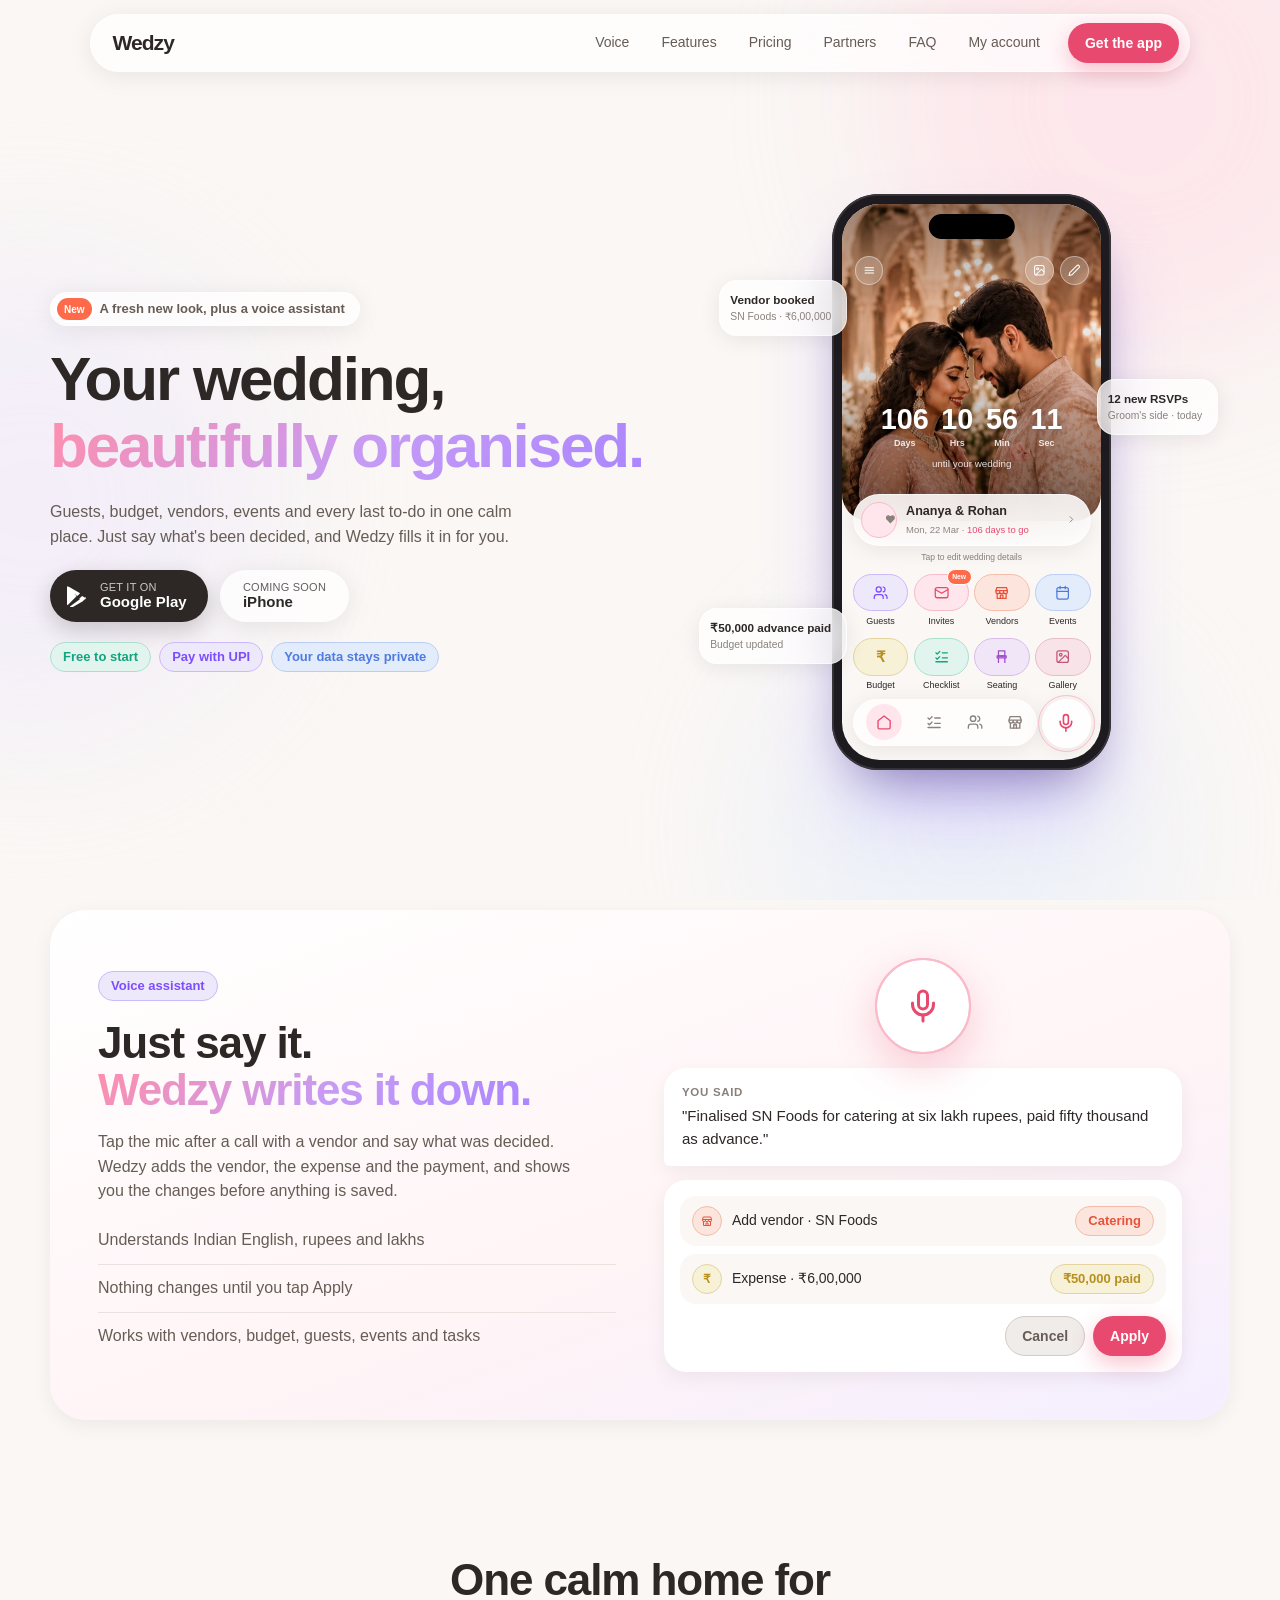
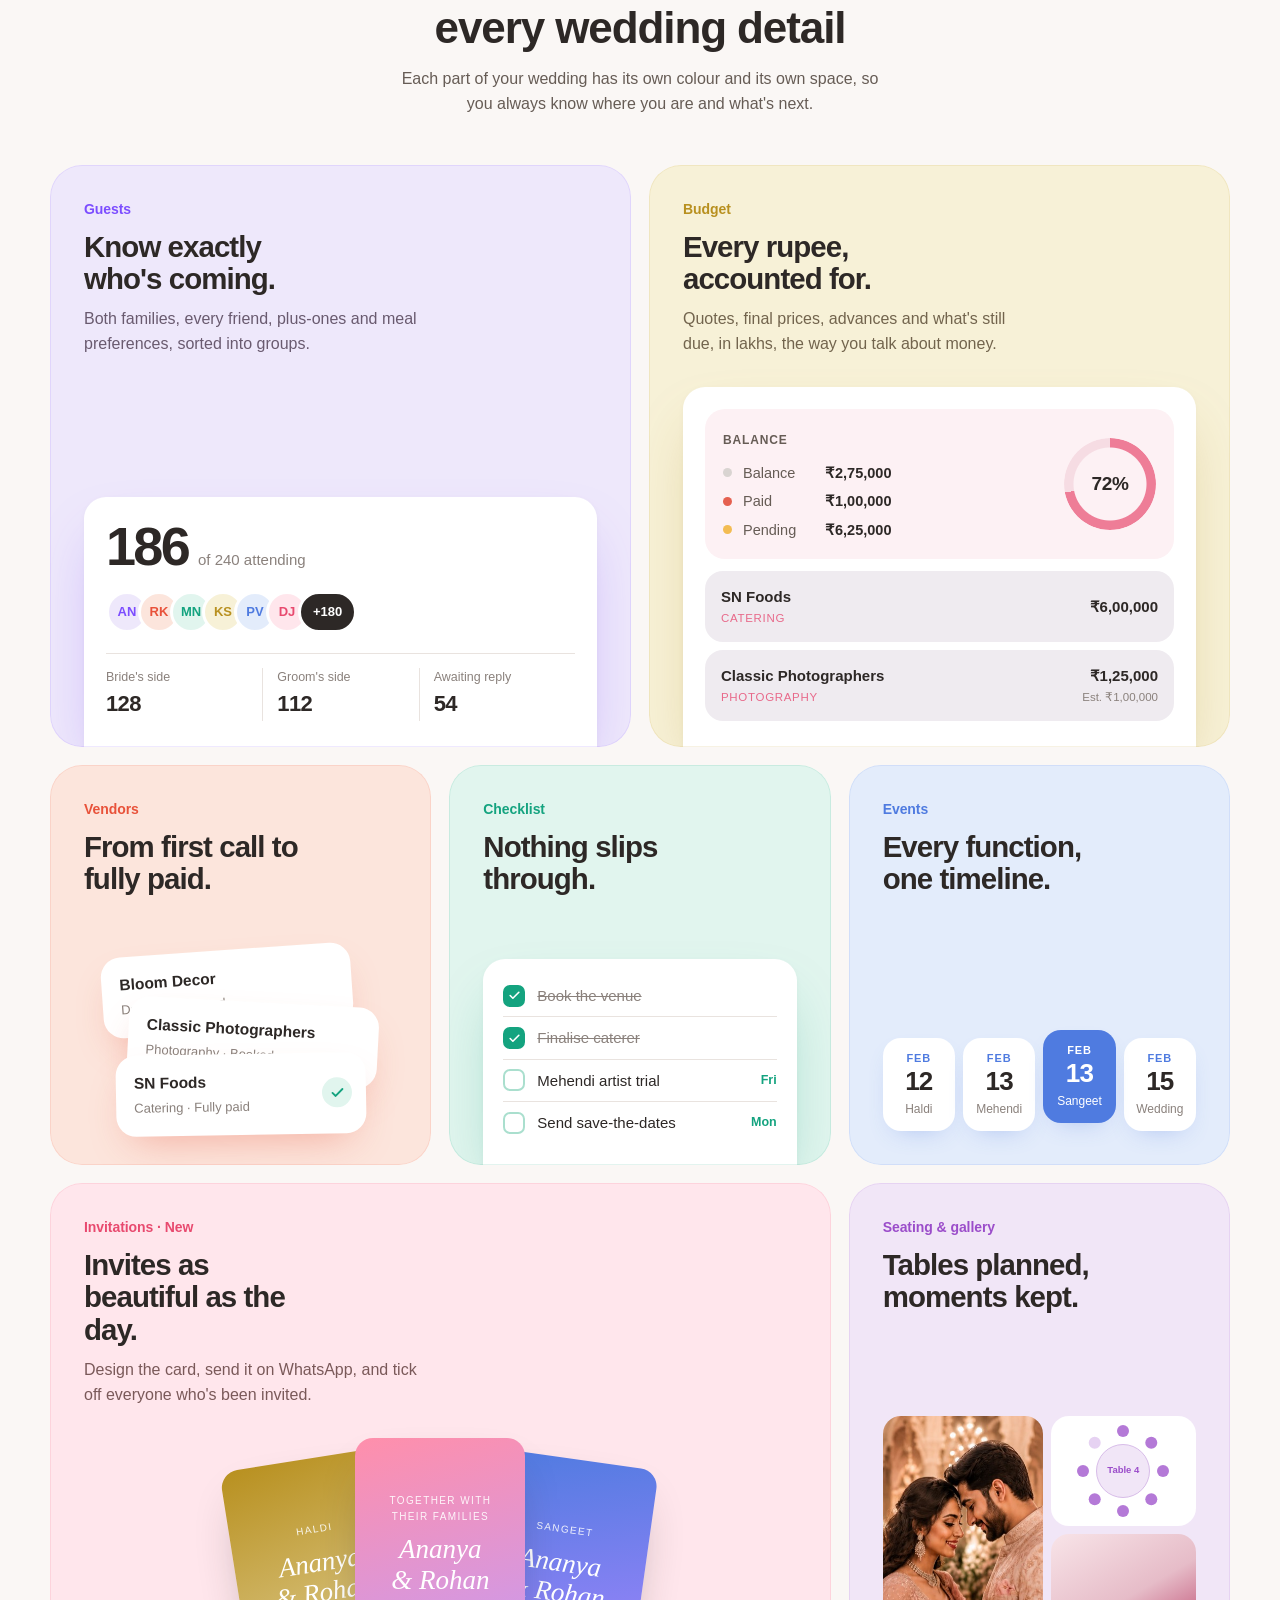
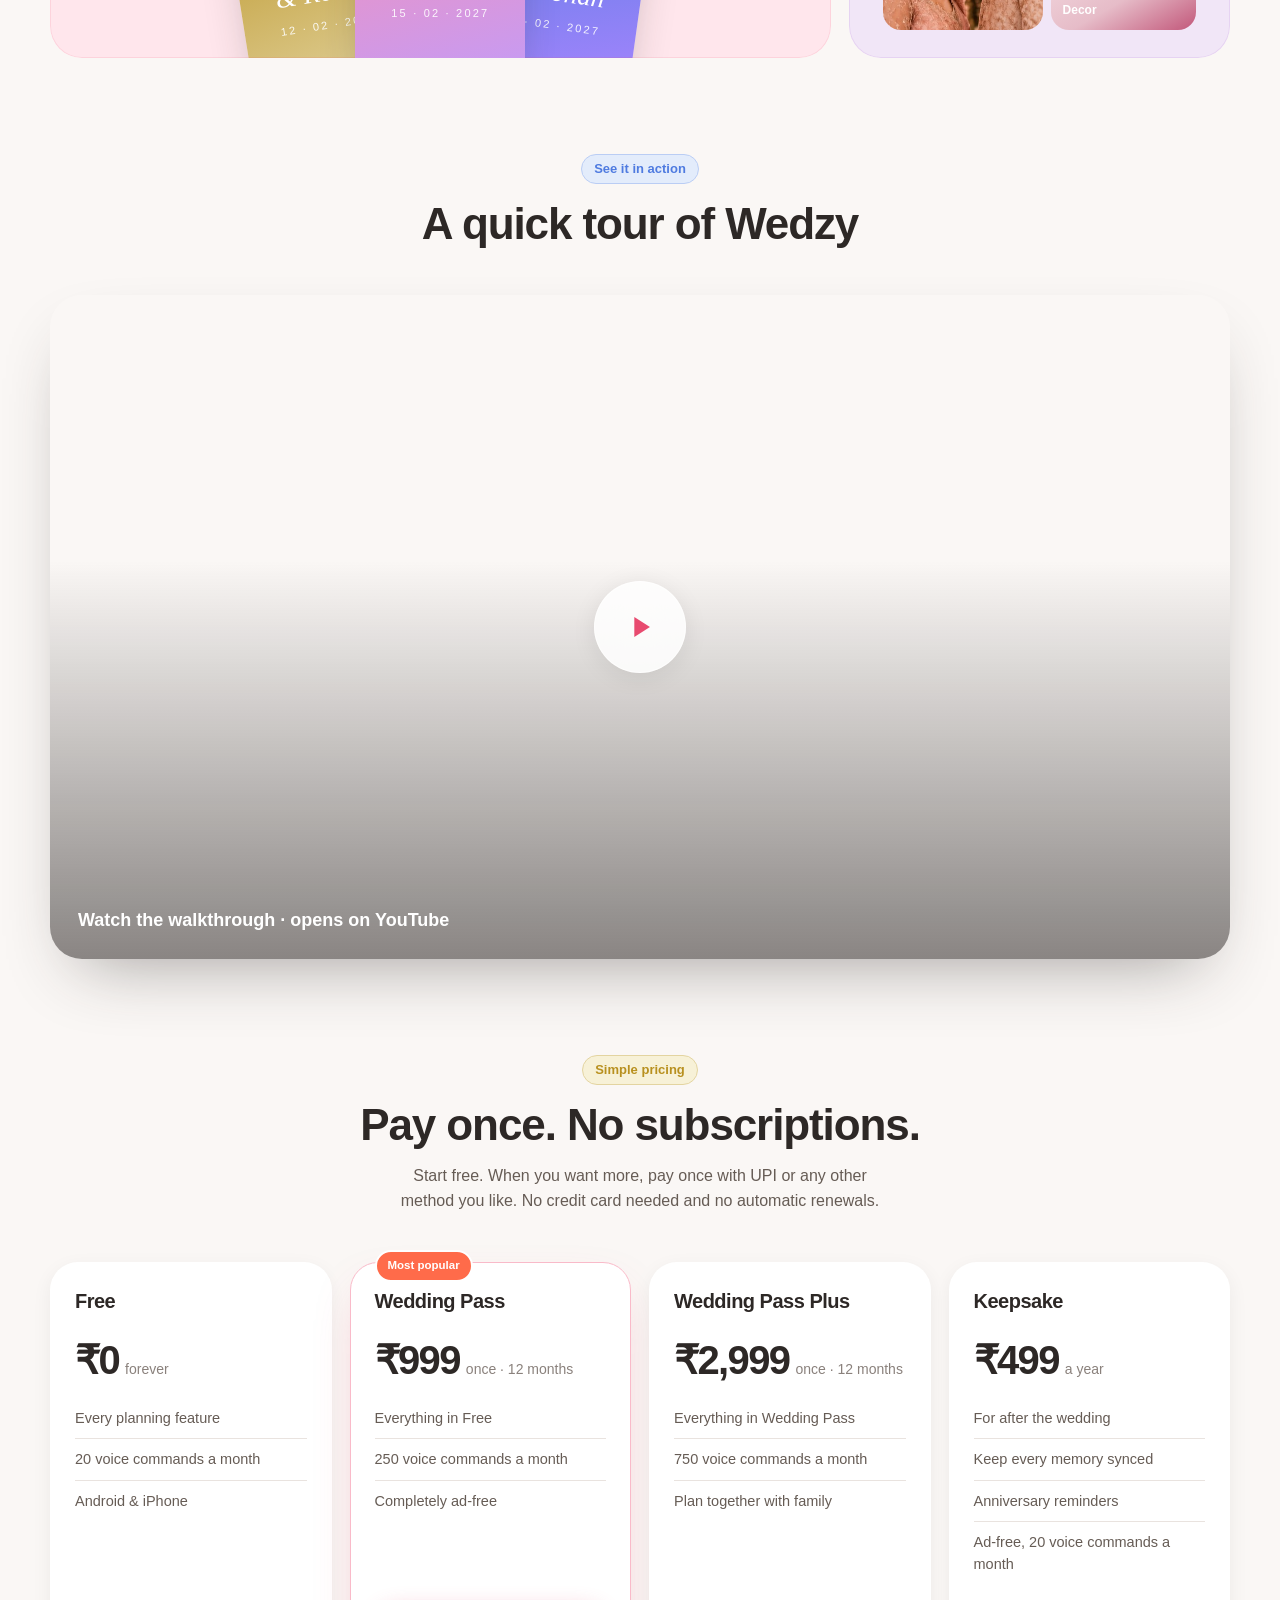
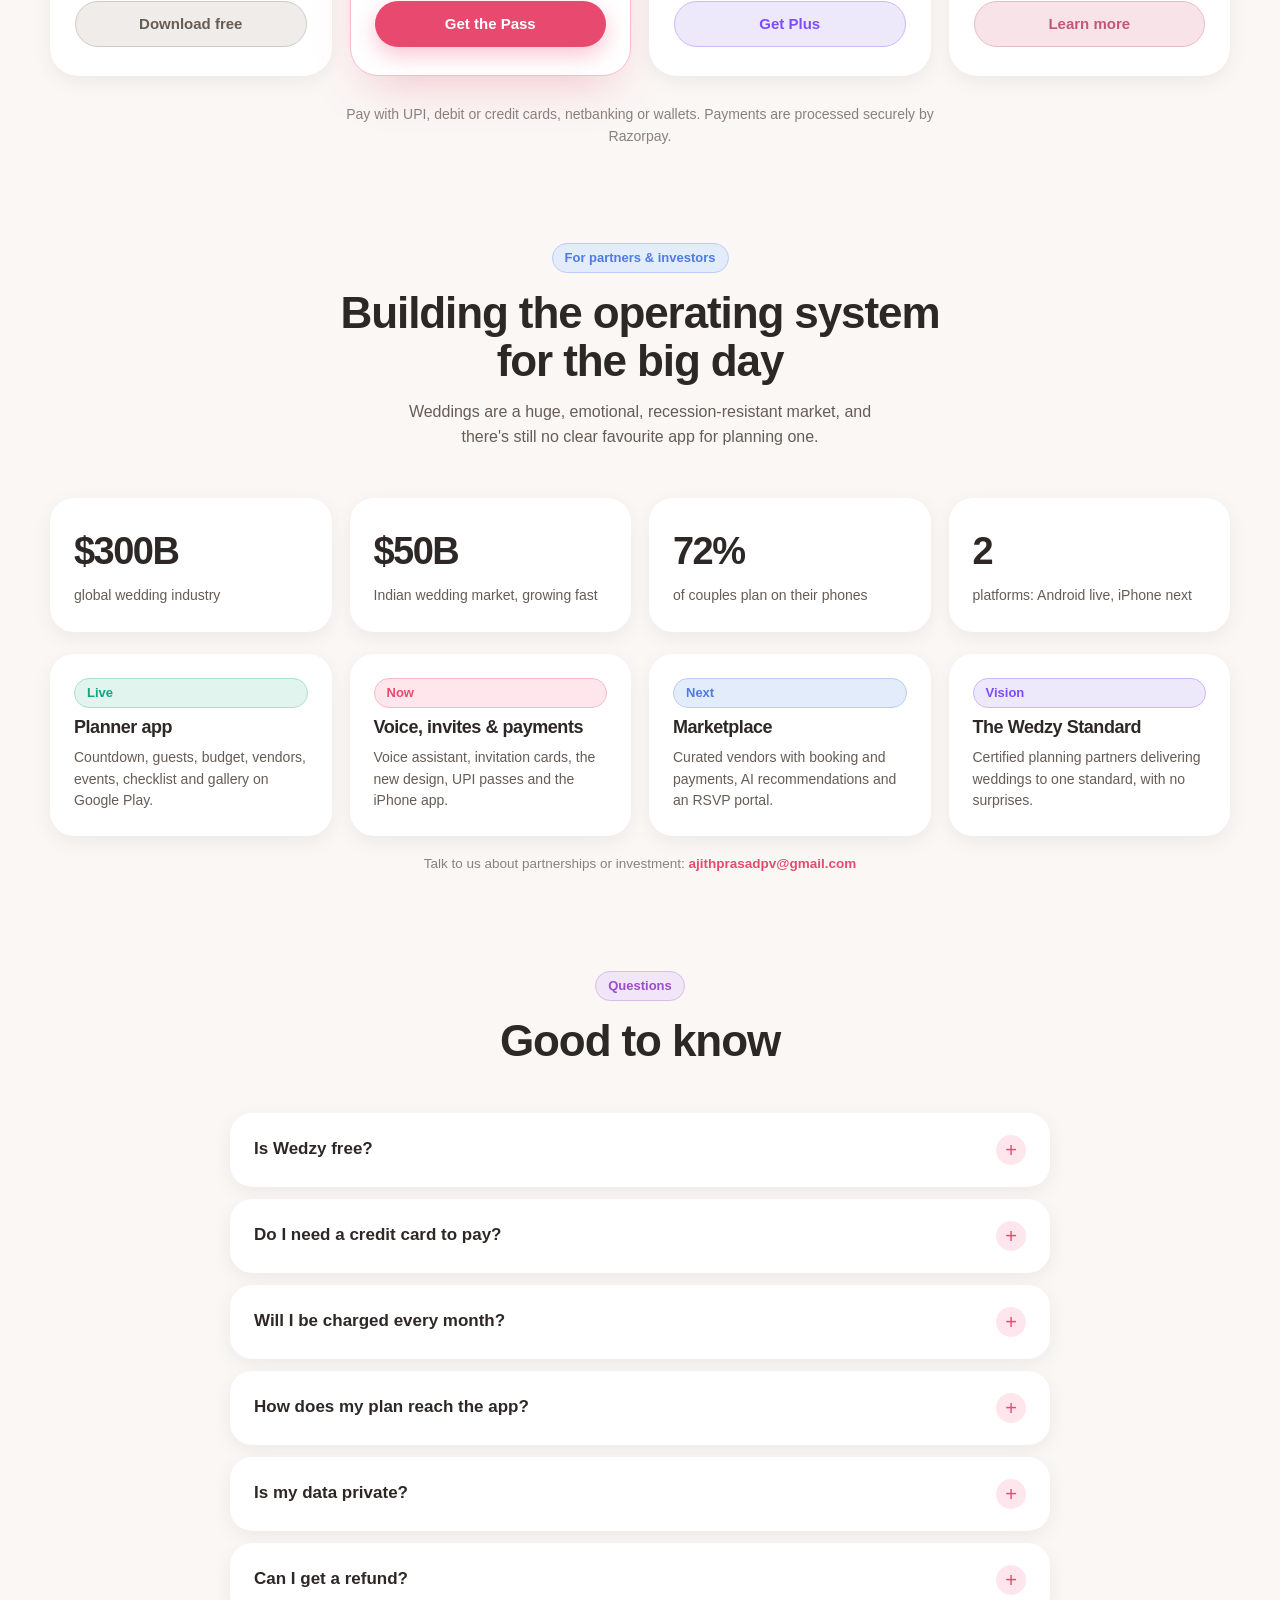
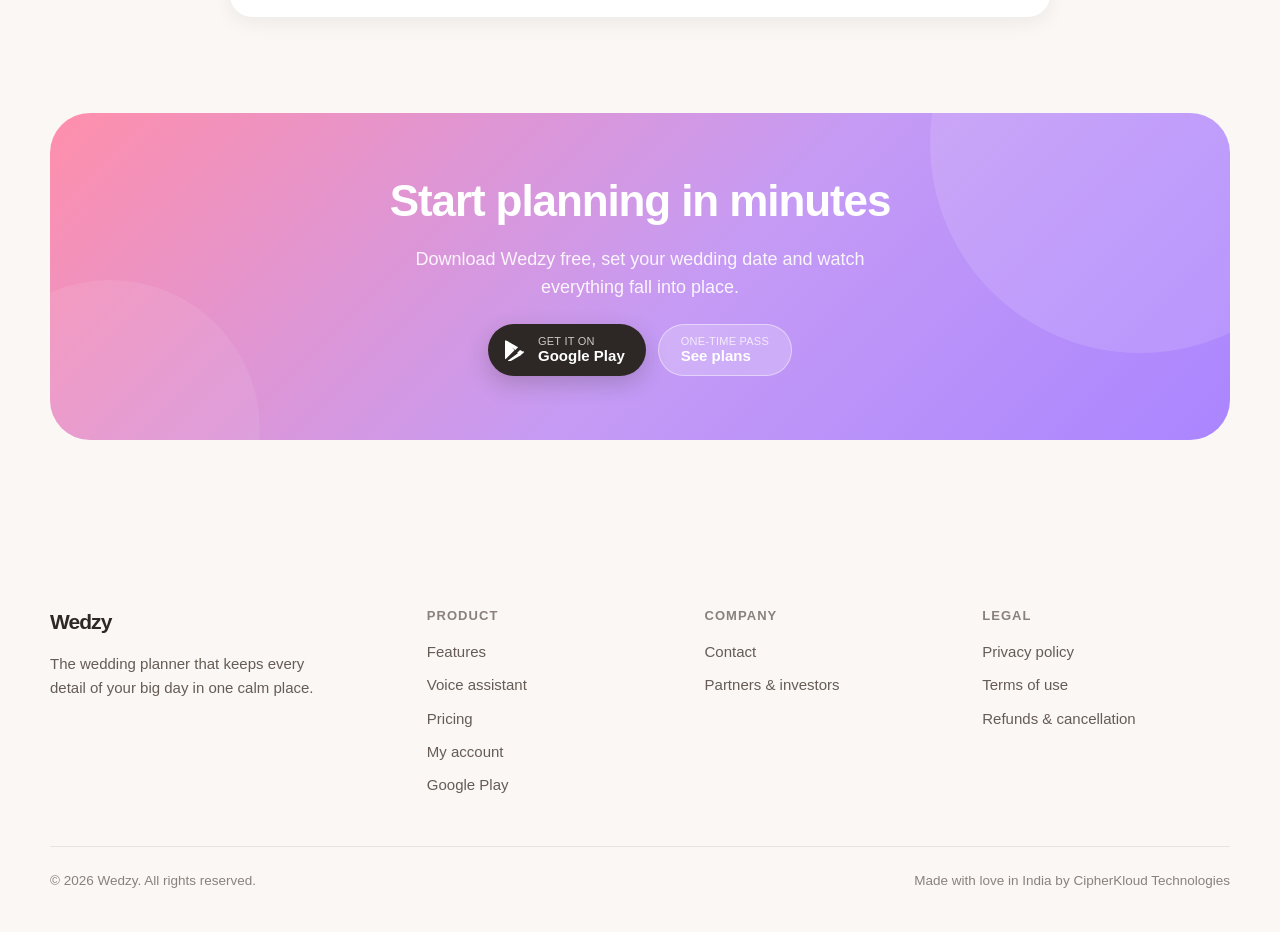
==== commit beeaf1f9: "Replace the payment-method pills with one line of text Co-Authored-By: Claude Opus 5.5 <noreply@anth" ====
--- a/index.html
+++ b/index.html
@@ -322,7 +322,7 @@
       </div>
     </div>
     <div class="pay-row reveal">
-      <span class="pill f-check">UPI</span><span class="pill f-events">Debit &amp; credit cards</span><span class="pill f-guests">Netbanking</span><span class="pill f-budget">Wallets</span><span class="pill f-stone">Secured by Razorpay</span>
+      <p class="pay-note">Pay with UPI, debit or credit cards, netbanking or wallets. Payments are processed securely by Razorpay.</p>
     </div>
   </div>
 </section>
--- a/assets/site.css
+++ b/assets/site.css
@@ -308,7 +308,8 @@
 .plan-card li{padding:9px 0;border-top:1px solid var(--hairline)}
 .plan-card li:first-child{border-top:0;padding-top:0}
 .plan-card .btn{width:100%}
-.pay-row{display:flex;flex-wrap:wrap;gap:8px;justify-content:center;margin-top:28px}
+.pay-row{display:flex;justify-content:center;margin-top:28px}
+.pay-note{max-width:76ch;text-align:center;font-size:14px;color:var(--muted)}
 
 /* ── Investors ── */
 .stats{display:grid;grid-template-columns:repeat(4,1fr);gap:18px}
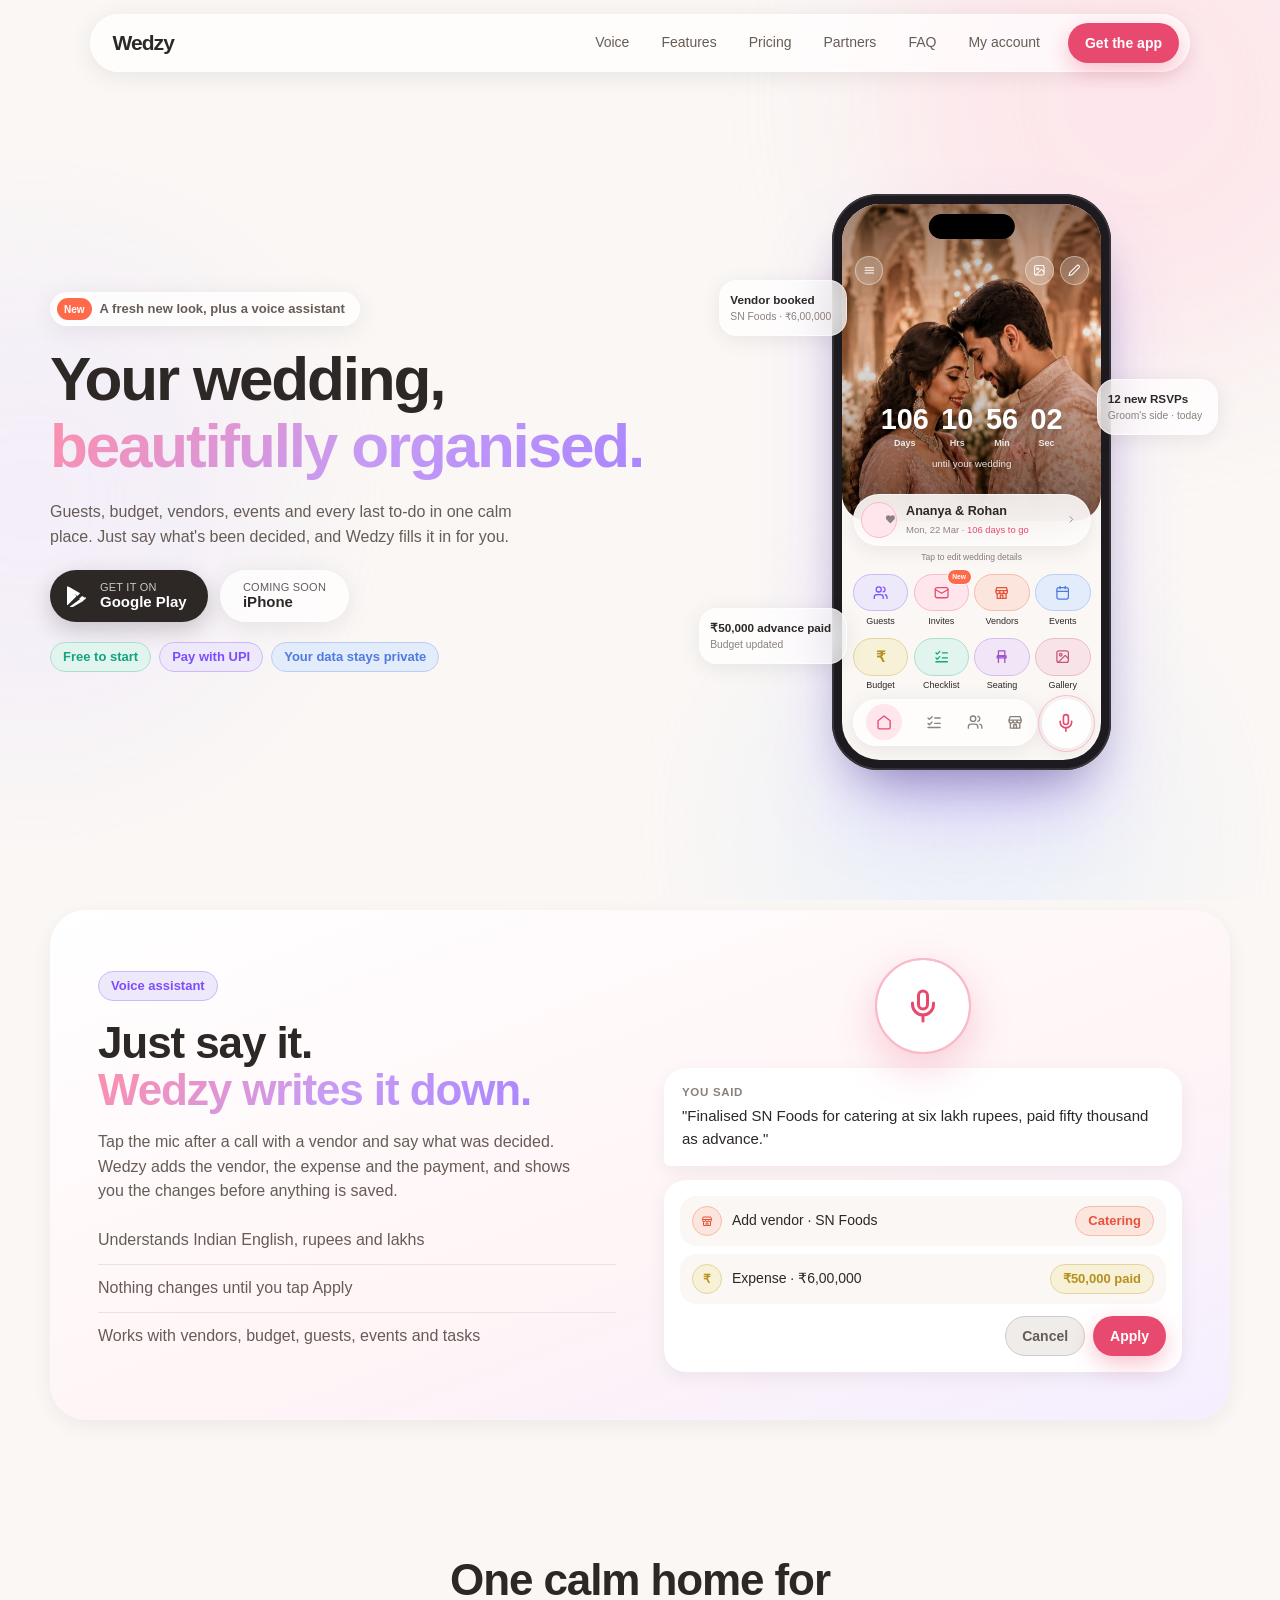
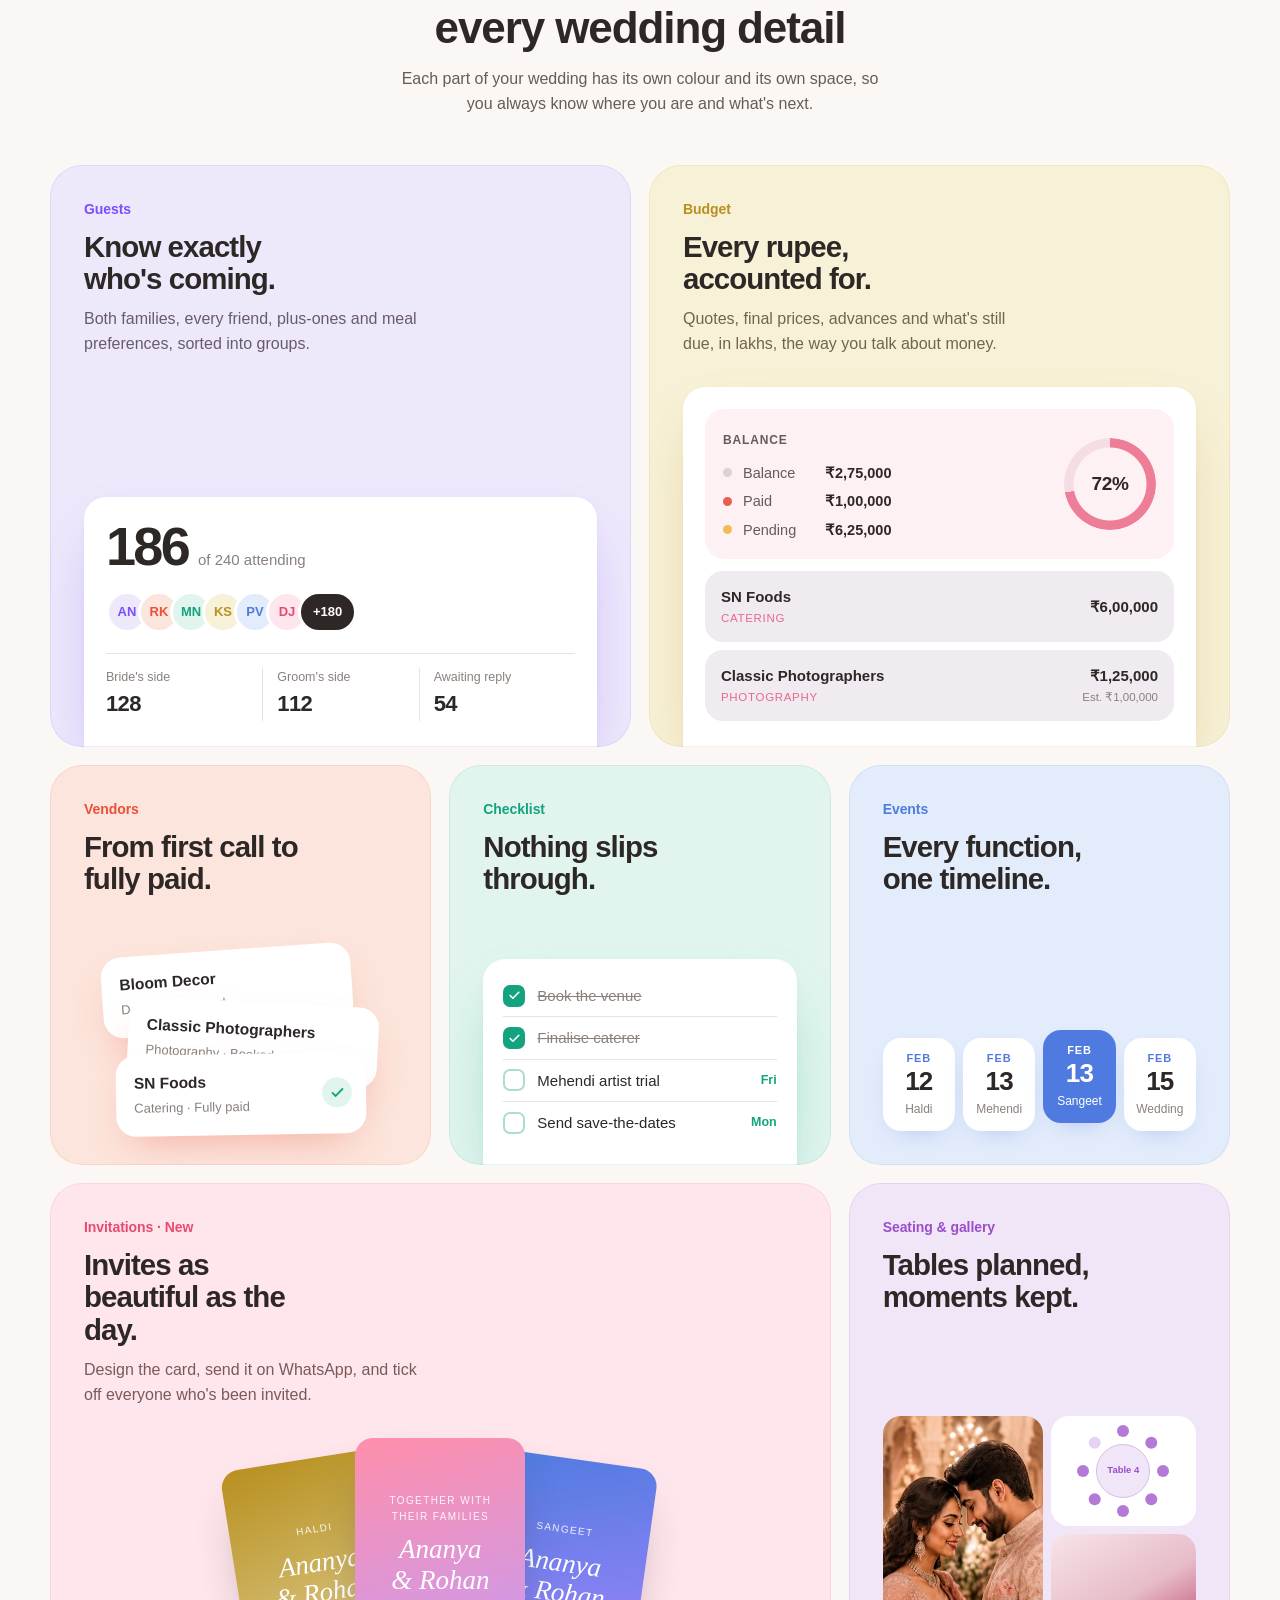
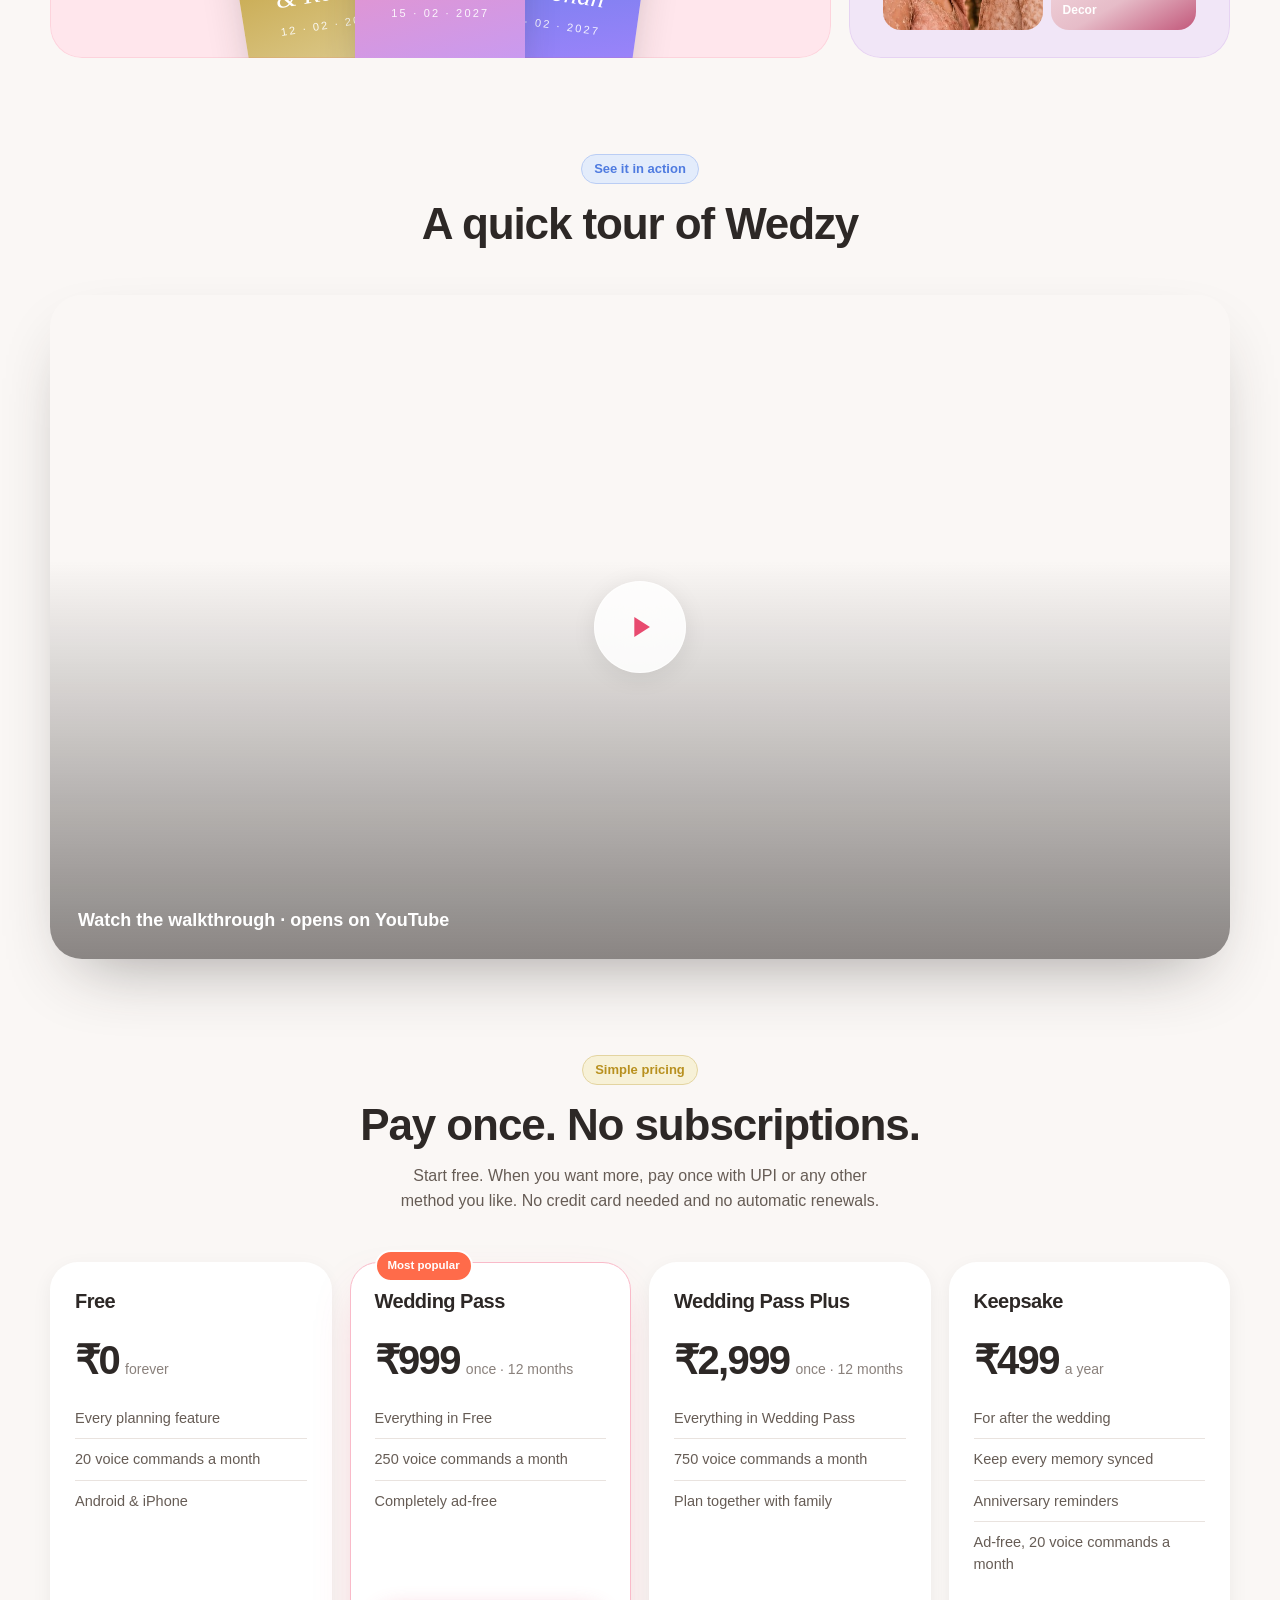
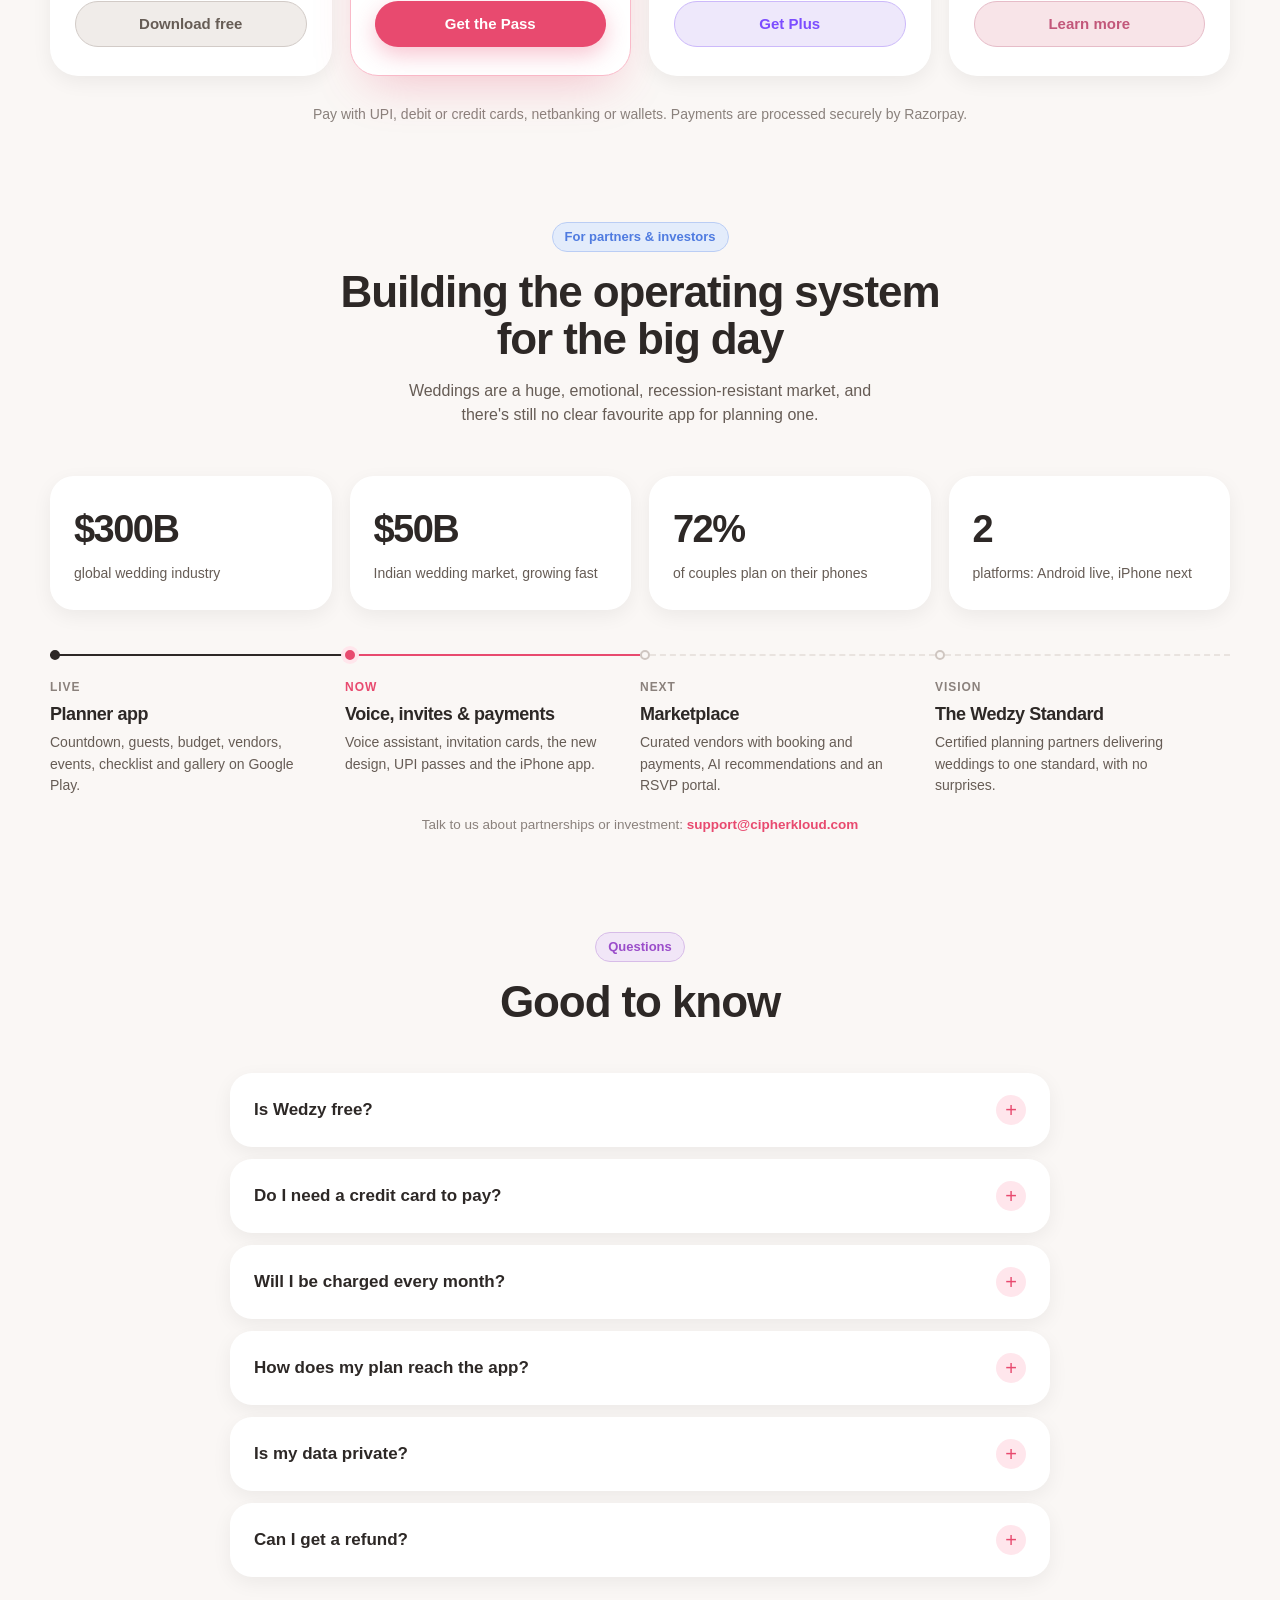
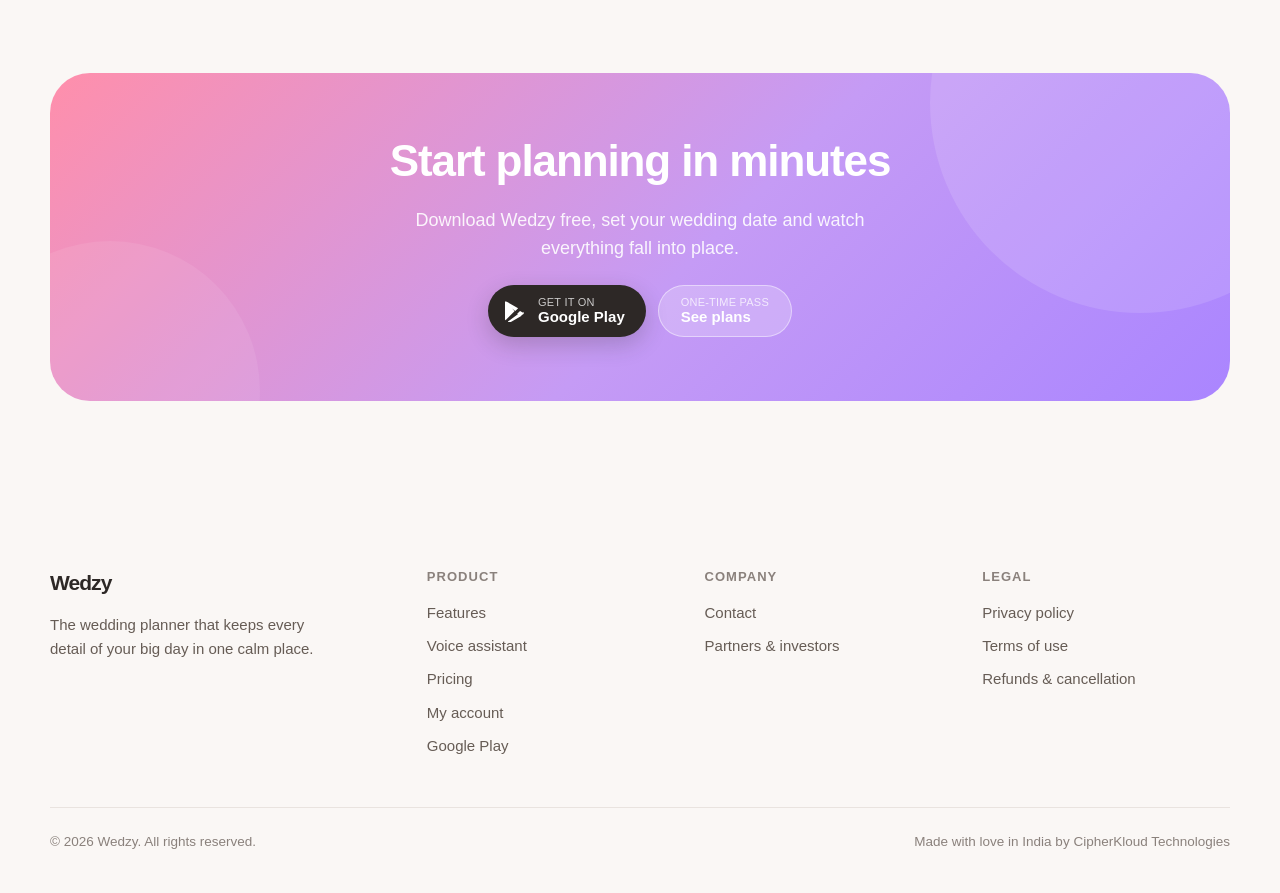
==== commit 16547a2d: "Contact support@cipherkloud.com, and draw the roadmap as a timeline Every contact link and mailto no" ====
--- a/index.html
+++ b/index.html
@@ -142,7 +142,7 @@
 <section class="sec" id="features">
   <div class="wrap">
     <div class="sec-head reveal">
-      <h2 class="h2">One calm home for<br/>every wedding detail</h2>
+      <h2 class="h2">One calm home for <br/>every wedding detail</h2>
       <p class="lead">Each part of your wedding has its own colour and its own space, so you always know where you are and what's next.</p>
     </div>
 
@@ -332,7 +332,7 @@
   <div class="wrap">
     <div class="sec-head reveal">
       <span class="pill f-events">For partners &amp; investors</span>
-      <h2 class="h2">Building the operating system<br/>for the big day</h2>
+      <h2 class="h2">Building the operating system <br/>for the big day</h2>
       <p class="lead">Weddings are a huge, emotional, recession-resistant market, and there's still no clear favourite app for planning one.</p>
     </div>
     <div class="stats">
@@ -341,13 +341,13 @@
       <div class="stat card f-guests reveal"><b>72%</b><span>of couples plan on their phones</span></div>
       <div class="stat card f-check reveal"><b>2</b><span>platforms: Android live, iPhone next</span></div>
     </div>
-    <div class="road">
-      <div class="card f-check reveal"><span class="pill">Live</span><h3>Planner app</h3><p>Countdown, guests, budget, vendors, events, checklist and gallery on Google Play.</p></div>
-      <div class="card f-invites reveal"><span class="pill">Now</span><h3>Voice, invites &amp; payments</h3><p>Voice assistant, invitation cards, the new design, UPI passes and the iPhone app.</p></div>
-      <div class="card f-events reveal"><span class="pill">Next</span><h3>Marketplace</h3><p>Curated vendors with booking and payments, AI recommendations and an RSVP portal.</p></div>
-      <div class="card f-guests reveal"><span class="pill">Vision</span><h3>The Wedzy Standard</h3><p>Certified planning partners delivering weddings to one standard, with no surprises.</p></div>
-    </div>
-    <p class="note reveal">Talk to us about partnerships or investment: <a href="mailto:ajithprasadpv@gmail.com" style="color:var(--invites);font-weight:600">ajithprasadpv@gmail.com</a></p>
+    <ol class="road reveal" aria-label="Roadmap">
+      <li class="done"><span class="road-step">Live</span><h3>Planner app</h3><p>Countdown, guests, budget, vendors, events, checklist and gallery on Google Play.</p></li>
+      <li class="now"><span class="road-step">Now</span><h3>Voice, invites &amp; payments</h3><p>Voice assistant, invitation cards, the new design, UPI passes and the iPhone app.</p></li>
+      <li><span class="road-step">Next</span><h3>Marketplace</h3><p>Curated vendors with booking and payments, AI recommendations and an RSVP portal.</p></li>
+      <li><span class="road-step">Vision</span><h3>The Wedzy Standard</h3><p>Certified planning partners delivering weddings to one standard, with no surprises.</p></li>
+    </ol>
+    <p class="note reveal">Talk to us about partnerships or investment: <a href="mailto:support@cipherkloud.com" style="color:var(--invites);font-weight:600">support@cipherkloud.com</a></p>
   </div>
 </section>
 
--- a/assets/site.css
+++ b/assets/site.css
@@ -309,15 +309,23 @@
 .plan-card li:first-child{border-top:0;padding-top:0}
 .plan-card .btn{width:100%}
 .pay-row{display:flex;justify-content:center;margin-top:28px}
-.pay-note{max-width:76ch;text-align:center;font-size:14px;color:var(--muted)}
+.pay-note{max-width:90ch;text-align:center;font-size:14px;color:var(--muted)}
 
 /* ── Investors ── */
 .stats{display:grid;grid-template-columns:repeat(4,1fr);gap:18px}
 .stat{padding:24px;border-radius:24px}
 .stat b{display:block;font-size:38px;letter-spacing:-.04em;margin:0 0 2px}
 .stat span{color:var(--ink-2);font-size:14px}
-.road{display:grid;grid-template-columns:repeat(4,1fr);gap:18px;margin-top:22px}
-.road .card{padding:24px;display:flex;flex-direction:column;gap:10px}
+/* Roadmap: one timeline. Solid where it's shipped, pink where we are, dashed ahead */
+.road{display:grid;grid-template-columns:repeat(4,1fr);gap:0;margin-top:44px;list-style:none}
+.road li{position:relative;padding:22px 28px 0 0;border-top:2px dashed var(--hairline);display:flex;flex-direction:column;gap:8px}
+.road li::before{content:"";position:absolute;top:-6px;left:0;width:10px;height:10px;border-radius:50%;background:var(--bg);border:2px solid #CFC6C1}
+.road li.done{border-top:2px solid var(--ink)}
+.road li.done::before{background:var(--ink);border-color:var(--ink)}
+.road li.now{border-top:2px solid var(--invites)}
+.road li.now::before{background:var(--invites);border-color:var(--invites);box-shadow:0 0 0 4px var(--invites-bg)}
+.road-step{font-size:12px;font-weight:700;letter-spacing:.08em;text-transform:uppercase;color:var(--muted)}
+.road li.now .road-step{color:var(--invites)}
 .road h3{font-size:18px}
 .road p{font-size:14px;color:var(--ink-2)}
 
@@ -389,6 +397,7 @@
     .plans{grid-template-columns:repeat(2,1fr)}
   .voice{grid-template-columns:1fr;padding:40px}
   .stats,.road{grid-template-columns:repeat(2,1fr)}
+  .road{gap:34px 0}
   .span-2{grid-column:span 3}
   .span-4{grid-column:span 6}
 }
@@ -416,6 +425,11 @@
       .capsule{font-size:12px}
   .capsule .cap{height:52px;font-size:21px}
   .plans,.stats,.road{grid-template-columns:1fr}
+  .road{gap:0;margin-left:5px}
+  .road li,.road li.done,.road li.now{border-top:0;border-left:2px dashed var(--hairline);padding:0 0 26px 22px}
+  .road li.done{border-left:2px solid var(--ink)}
+  .road li.now{border-left:2px solid var(--invites)}
+  .road li::before{top:2px;left:-6px}
   .voice{padding:28px 20px;border-radius:28px}
   .cta{padding:56px 22px;border-radius:30px}
   .foot-grid{grid-template-columns:1fr}
@@ -467,3 +481,19 @@
 .plan-status ul{list-style:none;display:flex;flex-direction:column;gap:6px;margin-top:10px;font-size:14px;color:var(--ink-2)}
 .plan-status li+li{border-top:1px solid color-mix(in srgb,var(--ink) 8%,transparent);padding-top:6px}
 @media (max-width:560px){.account-card{padding:28px 20px 22px}}
+
+/* Signed-in person: Google photo (or initials), name, sign-in method */
+.user-badge{display:flex;align-items:center;gap:12px;margin:2px 0 16px;min-width:0}
+.user-badge>div{display:flex;flex-direction:column;min-width:0}
+.user-badge b{font-size:15.5px;font-weight:600;color:var(--ink);overflow-wrap:anywhere}
+.user-badge .who{font-size:13px;color:var(--muted);overflow-wrap:anywhere}
+.avatar{width:44px;height:44px;border-radius:50%;flex:none;object-fit:cover;display:grid;place-items:center;background:var(--invites-bg);color:var(--invites);font-weight:700;font-size:16px;border:1px solid var(--hairline)}
+.via{display:inline-flex;align-items:center;gap:4px;white-space:nowrap}
+.via img{display:block}
+.user-badge.compact{display:inline-flex;margin:0;gap:8px}
+.user-badge.compact .avatar{width:28px;height:28px;font-size:12px}
+.user-badge.compact b{font-size:14px}
+.user-badge.compact .via{font-size:12px;color:var(--muted);padding:2px 8px;border-radius:999px;background:var(--stone-bg)}
+.bar-who{display:flex;align-items:center;gap:12px;flex-wrap:wrap;min-width:0}
+.bar-plan{font-size:14px;color:var(--ink-2)}
+@media (max-width:560px){.account-bar{border-radius:20px;padding:12px 14px}}
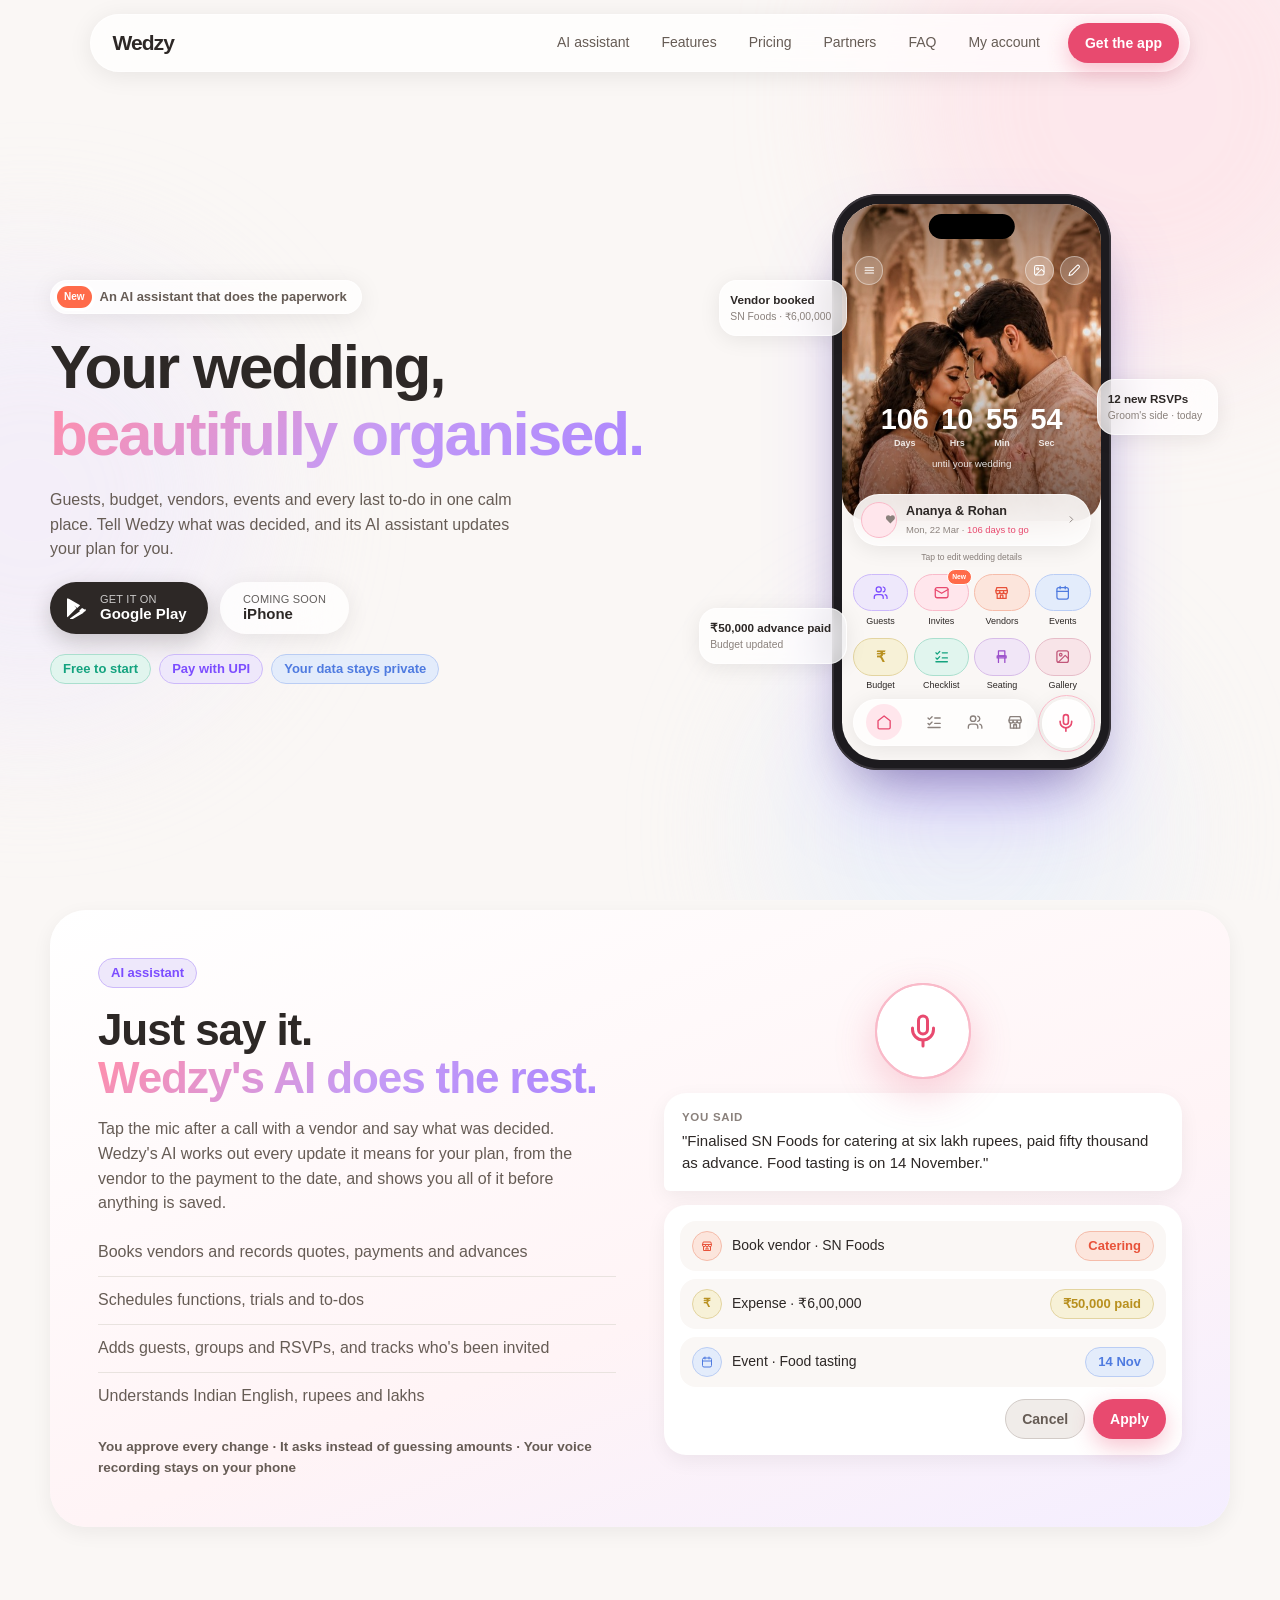
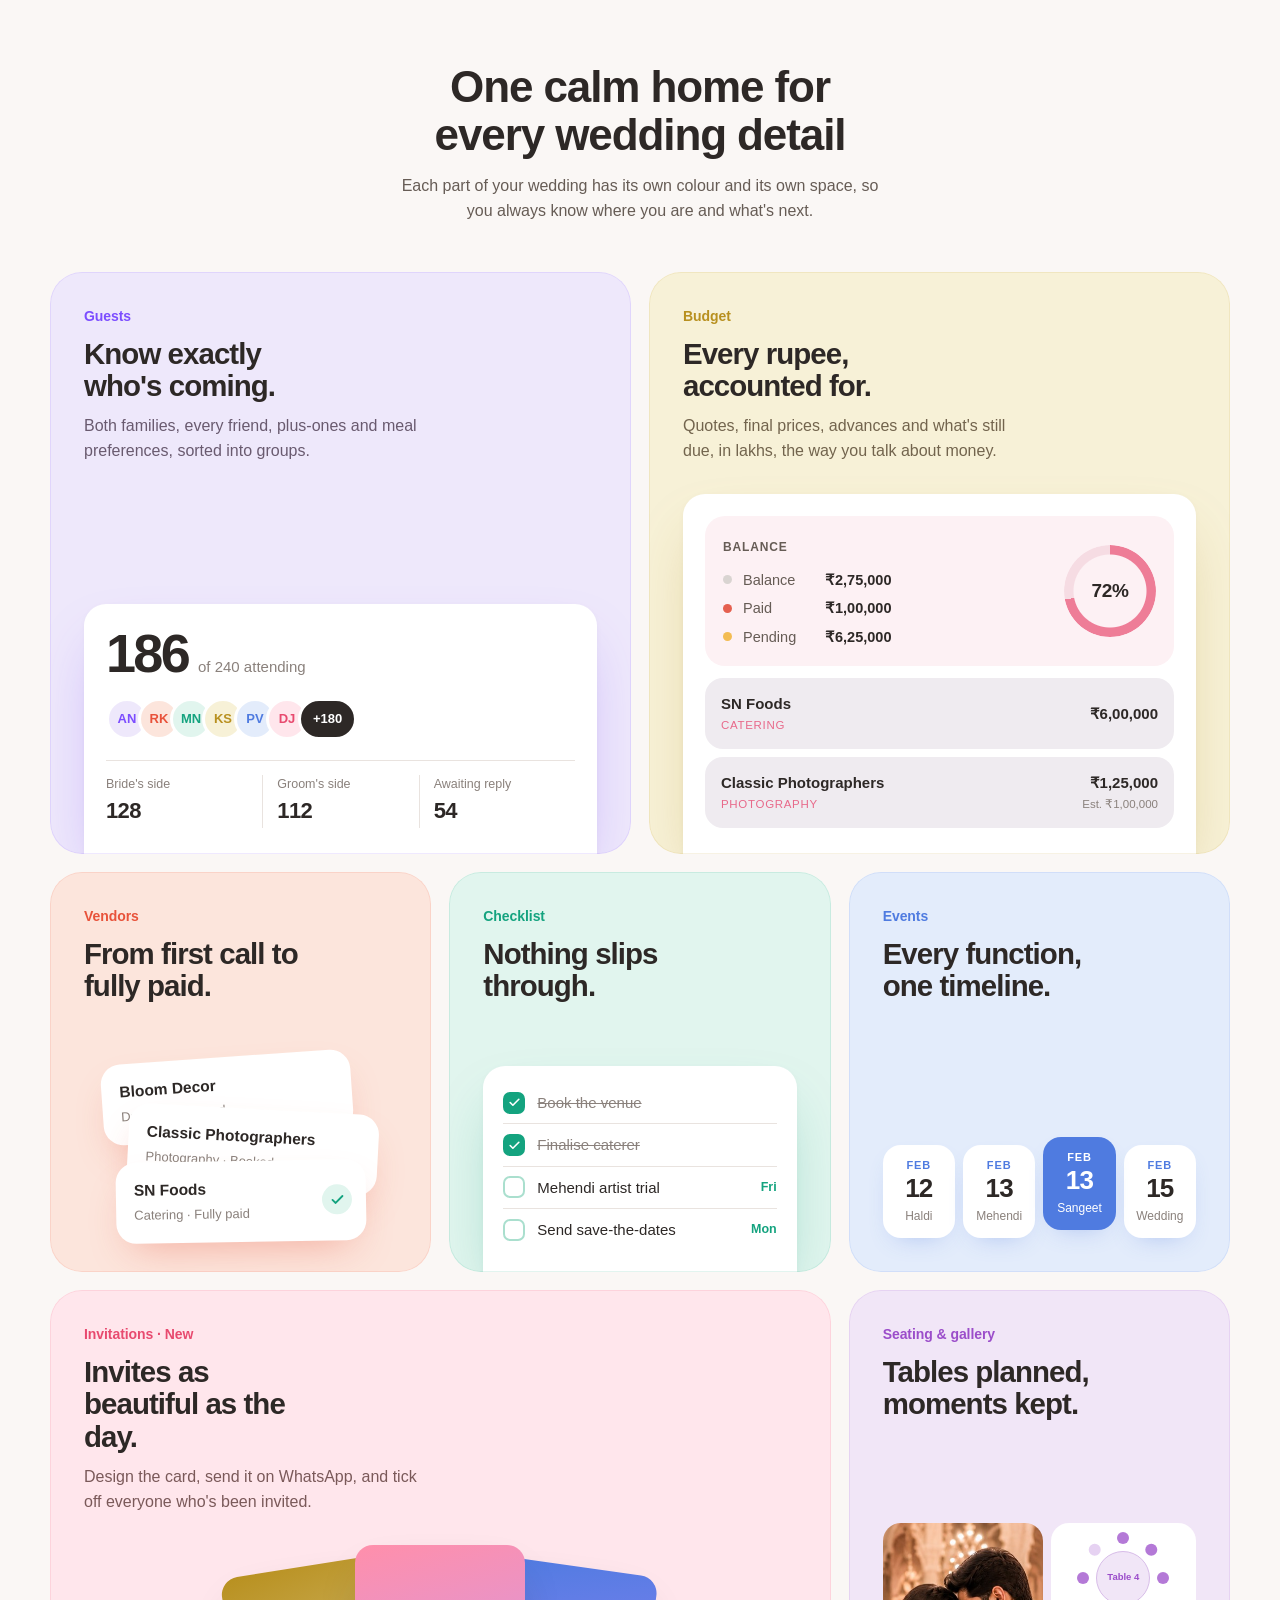
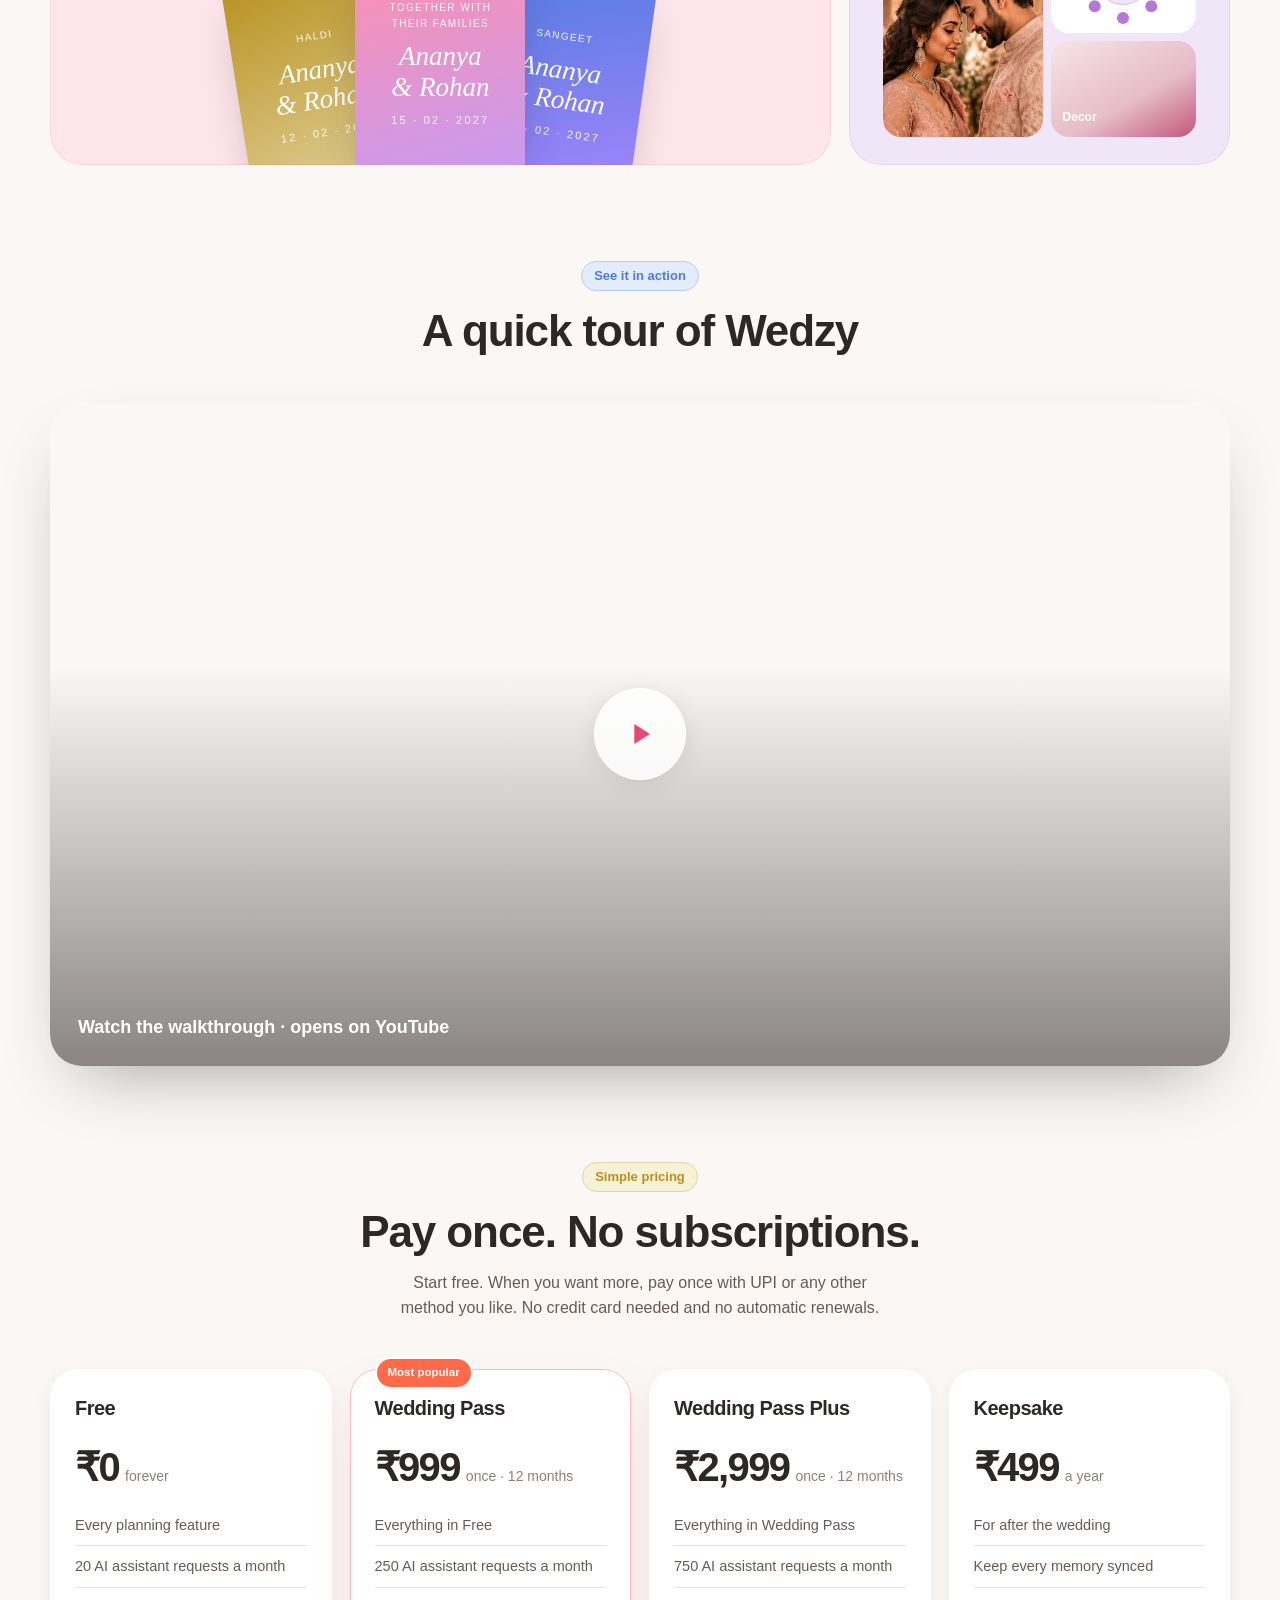
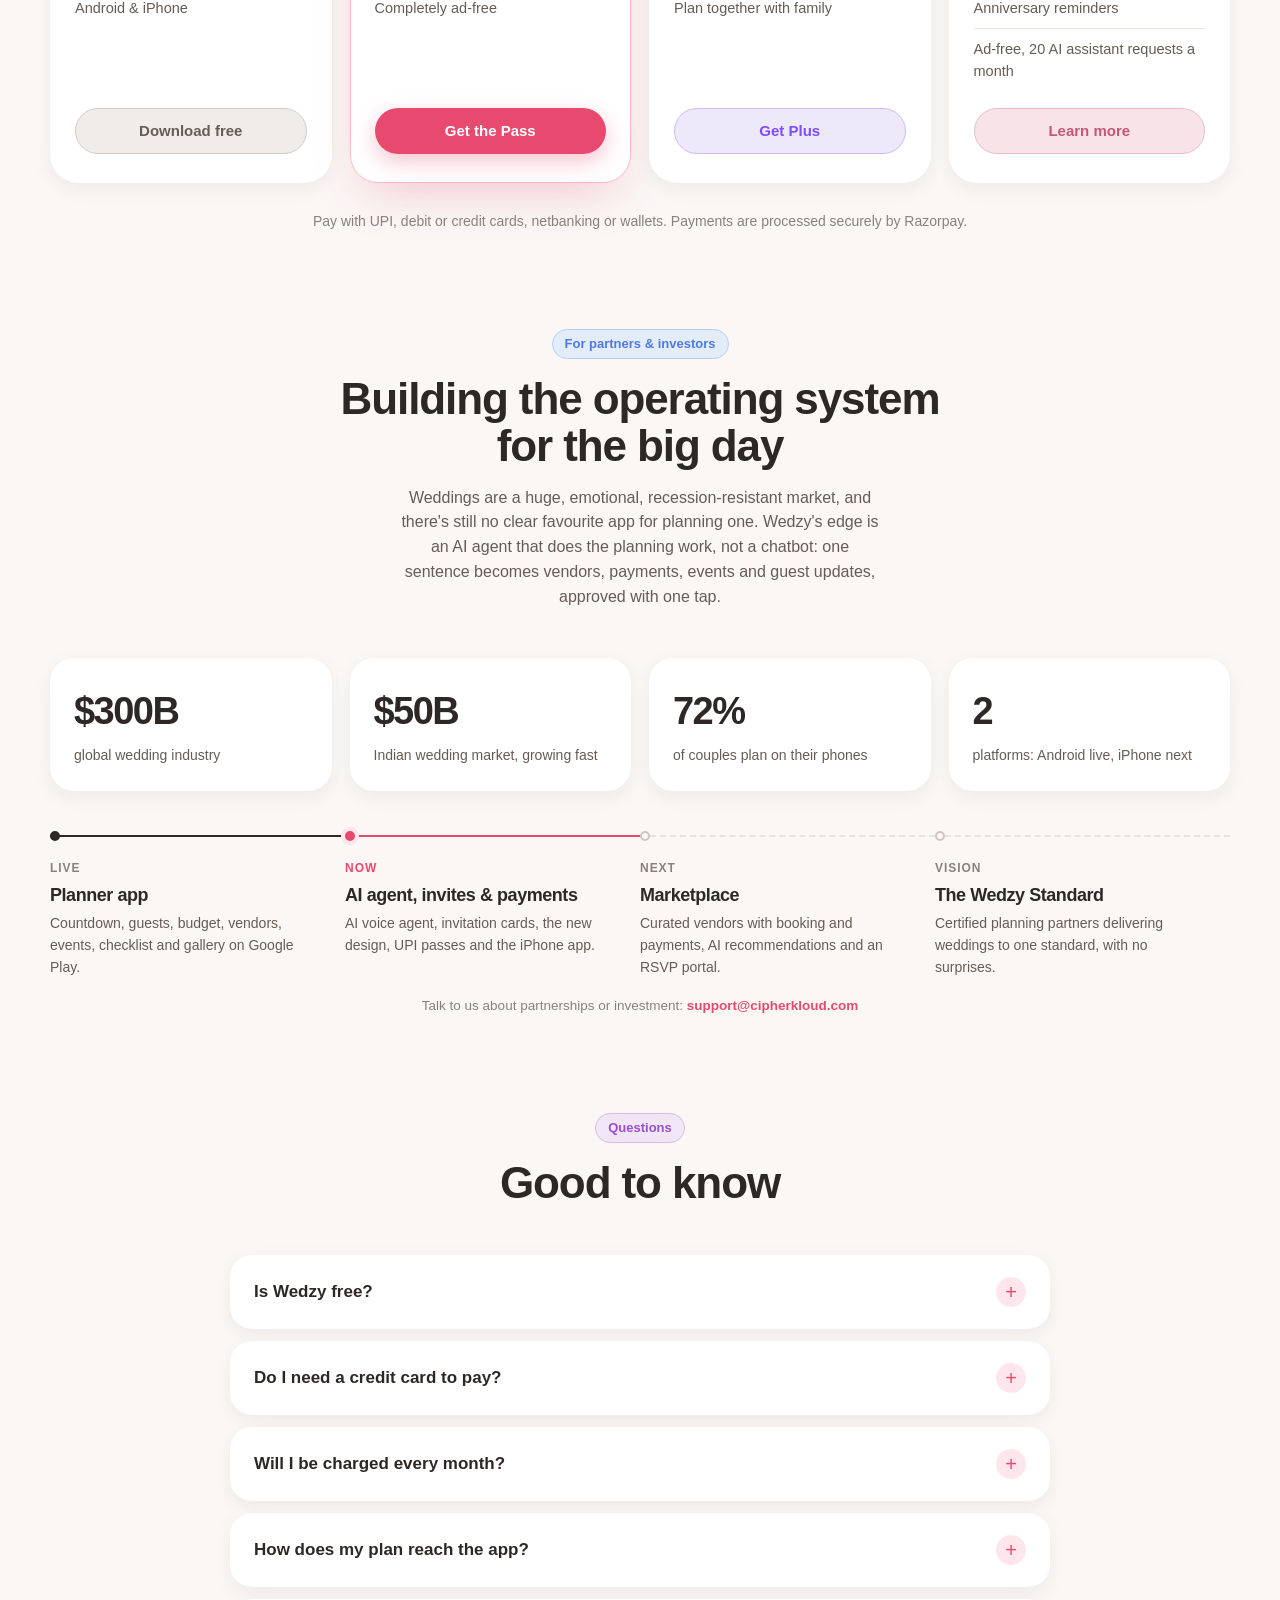
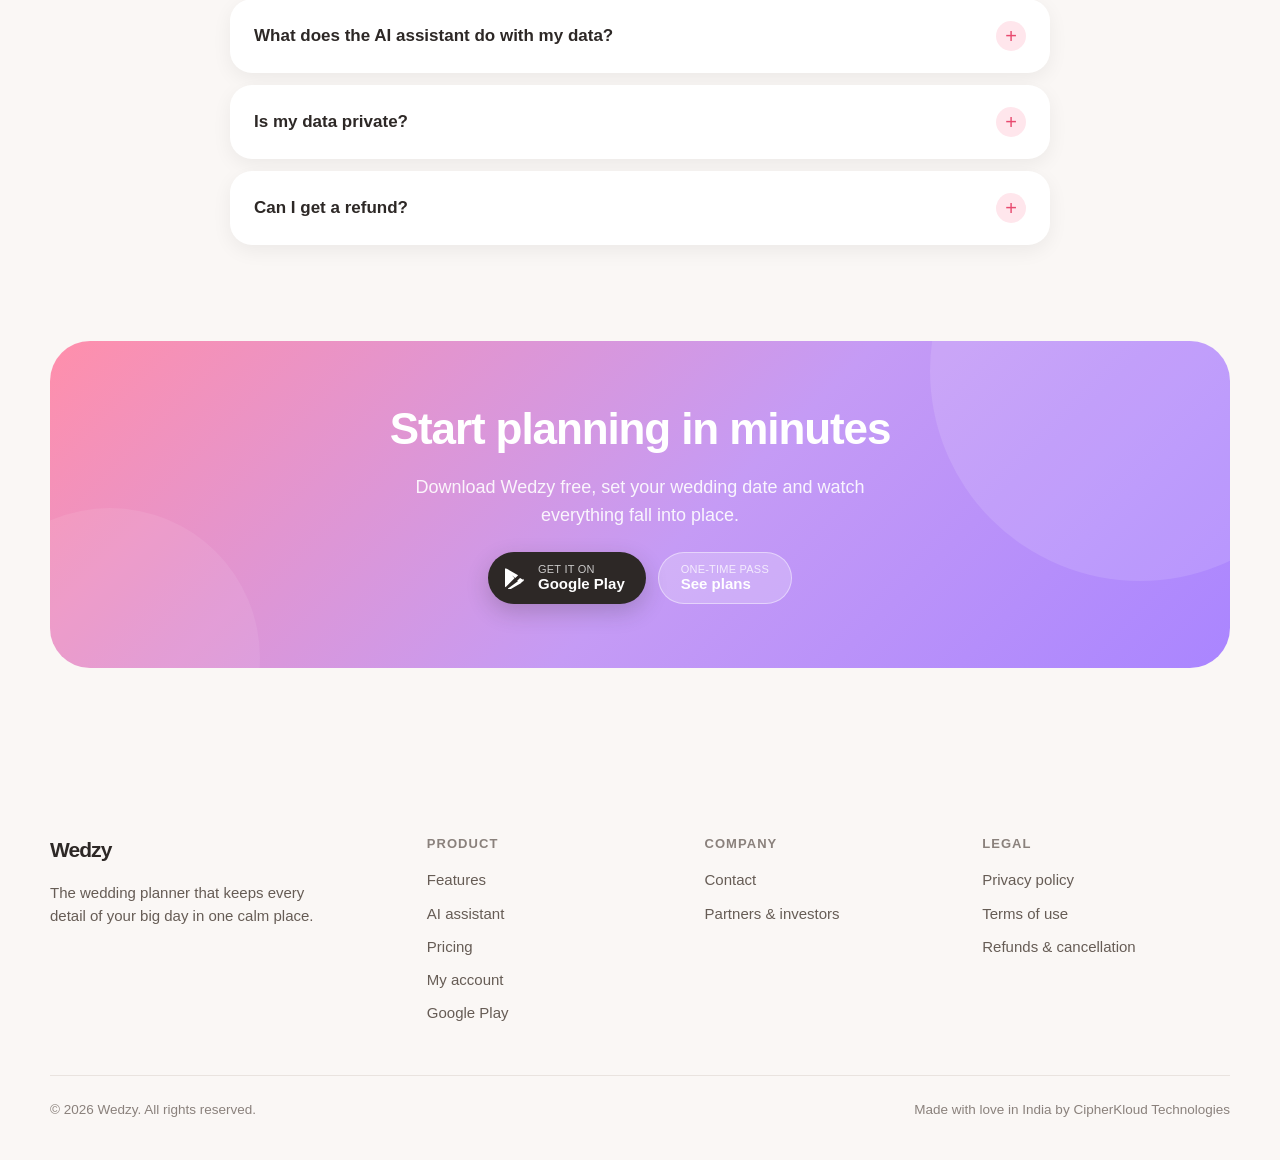
==== commit 0f340472: "Position Wedzy as an AI wedding planner Title, description and share text now say AI wedding planner" ====
--- a/index.html
+++ b/index.html
@@ -3,11 +3,11 @@
 <head>
 <meta charset="UTF-8"/>
 <meta name="viewport" content="width=device-width, initial-scale=1.0"/>
-<title>Wedzy — Plan your wedding, beautifully organised</title>
-<meta name="description" content="Wedzy is the wedding planner for your phone. Guests, budget, vendors, events and checklist in one place, plus a voice assistant that fills it in for you."/>
+<title>Wedzy — AI wedding planner app</title>
+<meta name="description" content="Plan guests, budget, vendors and events in one place. Tell Wedzy's AI assistant what was decided and it updates your plan for you. You approve every change."/>
 <meta name="theme-color" content="#FAF7F5"/>
-<meta property="og:title" content="Wedzy — Plan your wedding, beautifully organised"/>
-<meta property="og:description" content="Guests, budget, vendors, events and checklist in one place, with a voice assistant that fills it in for you."/>
+<meta property="og:title" content="Wedzy — AI wedding planner app"/>
+<meta property="og:description" content="Tell Wedzy's AI assistant what was decided and it updates your vendors, budget, guests and events. You approve every change."/>
 <meta property="og:url" content="https://wedzy.online/"/>
 <meta property="og:type" content="website"/>
 <link rel="icon" href="/assets/favicon.svg" type="image/svg+xml"/>
@@ -21,7 +21,7 @@
 <header class="nav glass">
   <a href="/" class="brand">Wedzy</a>
   <ul class="nav-links" id="nav-links">
-    <li><a href="#voice">Voice</a></li>
+    <li><a href="#voice">AI assistant</a></li>
     <li><a href="#features">Features</a></li>
     <li><a href="#pricing">Pricing</a></li>
     <li><a href="#partners">Partners</a></li>
@@ -37,9 +37,9 @@
 <section class="hero">
   <div class="wrap hero-grid">
     <div class="hero-copy">
-      <span class="eyebrow glass"><span class="dot">New</span>A fresh new look, plus a voice assistant</span>
+      <span class="eyebrow glass"><span class="dot">New</span>An AI assistant that does the paperwork</span>
       <h1 class="display">Your wedding,<br/><span class="grad-text">beautifully organised.</span></h1>
-      <p class="lead">Guests, budget, vendors, events and every last to-do in one calm place. Just say what's been decided, and Wedzy fills it in for you.</p>
+      <p class="lead">Guests, budget, vendors, events and every last to-do in one calm place. Tell Wedzy what was decided, and its AI assistant updates your plan for you.</p>
       <div class="hero-ctas">
         <a class="btn btn-dark store-btn" href="https://play.google.com/store/apps/details?id=com.ajith.wedzy" target="_blank" rel="noopener">
           <svg class="i"><use href="/assets/icons.svg#gplay"/></svg><span><small>GET IT ON</small><b>Google Play</b></span>
@@ -111,26 +111,29 @@
   </div>
 </section>
 
-<!-- Voice assistant -->
+<!-- AI assistant -->
 <section class="sec" id="voice" style="padding:10px 0 40px">
   <div class="wrap">
     <div class="voice reveal">
       <div>
-        <span class="pill f-guests">Voice assistant</span>
-        <h2 class="h2" style="margin:18px 0 16px">Just say it.<br/><span class="grad-text">Wedzy writes it down.</span></h2>
-        <p class="lead">Tap the mic after a call with a vendor and say what was decided. Wedzy adds the vendor, the expense and the payment, and shows you the changes before anything is saved.</p>
+        <span class="pill f-guests">AI assistant</span>
+        <h2 class="h2" style="margin:18px 0 16px">Just say it.<br/><span class="grad-text">Wedzy's AI does the rest.</span></h2>
+        <p class="lead">Tap the mic after a call with a vendor and say what was decided. Wedzy's AI works out every update it means for your plan, from the vendor to the payment to the date, and shows you all of it before anything is saved.</p>
         <ul class="ticks">
+          <li>Books vendors and records quotes, payments and advances</li>
+          <li>Schedules functions, trials and to-dos</li>
+          <li>Adds guests, groups and RSVPs, and tracks who's been invited</li>
           <li>Understands Indian English, rupees and lakhs</li>
-          <li>Nothing changes until you tap Apply</li>
-          <li>Works with vendors, budget, guests, events and tasks</li>
         </ul>
+        <p class="trust">You approve every change · It asks instead of guessing amounts · Your voice recording stays on your phone</p>
       </div>
       <div class="voice-ui">
         <span class="orb"><svg class="i"><use href="/assets/icons.svg#mic"/></svg></span>
-        <div class="bubble card"><small>You said</small>"Finalised SN Foods for catering at six lakh rupees, paid fifty thousand as advance."</div>
+        <div class="bubble card"><small>You said</small>"Finalised SN Foods for catering at six lakh rupees, paid fifty thousand as advance. Food tasting is on 14 November."</div>
         <div class="plan card">
-          <div class="row-i"><span class="icircle f-vendors"><svg class="i"><use href="/assets/icons.svg#store"/></svg></span>Add vendor · SN Foods<span class="r pill f-vendors">Catering</span></div>
+          <div class="row-i"><span class="icircle f-vendors"><svg class="i"><use href="/assets/icons.svg#store"/></svg></span>Book vendor · SN Foods<span class="r pill f-vendors">Catering</span></div>
           <div class="row-i"><span class="icircle f-budget">₹</span>Expense · ₹6,00,000<span class="r pill f-budget">₹50,000 paid</span></div>
+          <div class="row-i"><span class="icircle f-events"><svg class="i"><use href="/assets/icons.svg#calendar"/></svg></span>Event · Food tasting<span class="r pill f-events">14 Nov</span></div>
           <div class="apply"><span class="btn btn-capsule btn-sm f-stone">Cancel</span><span class="btn btn-primary btn-sm">Apply</span></div>
         </div>
       </div>
@@ -283,7 +286,7 @@
         <div class="price"><b>₹0</b><span>forever</span></div>
         <ul>
           <li>Every planning feature</li>
-          <li>20 voice commands a month</li>
+          <li>20 AI assistant requests a month</li>
           <li>Android &amp; iPhone</li>
         </ul>
         <a class="btn btn-capsule" href="https://play.google.com/store/apps/details?id=com.ajith.wedzy" target="_blank" rel="noopener">Download free</a>
@@ -294,7 +297,7 @@
         <div class="price"><b>₹999</b><span>once · 12 months</span></div>
         <ul>
           <li>Everything in Free</li>
-          <li>250 voice commands a month</li>
+          <li>250 AI assistant requests a month</li>
           <li>Completely ad-free</li>
         </ul>
         <a class="btn btn-primary" href="/pricing/">Get the Pass</a>
@@ -304,7 +307,7 @@
         <div class="price"><b>₹2,999</b><span>once · 12 months</span></div>
         <ul>
           <li>Everything in Wedding Pass</li>
-          <li>750 voice commands a month</li>
+          <li>750 AI assistant requests a month</li>
           <li>Plan together with family</li>
         </ul>
         <a class="btn btn-capsule" href="/pricing/">Get Plus</a>
@@ -316,7 +319,7 @@
           <li>For after the wedding</li>
           <li>Keep every memory synced</li>
           <li>Anniversary reminders</li>
-          <li>Ad-free, 20 voice commands a month</li>
+          <li>Ad-free, 20 AI assistant requests a month</li>
         </ul>
         <a class="btn btn-capsule" href="/pricing/">Learn more</a>
       </div>
@@ -333,7 +336,7 @@
     <div class="sec-head reveal">
       <span class="pill f-events">For partners &amp; investors</span>
       <h2 class="h2">Building the operating system <br/>for the big day</h2>
-      <p class="lead">Weddings are a huge, emotional, recession-resistant market, and there's still no clear favourite app for planning one.</p>
+      <p class="lead">Weddings are a huge, emotional, recession-resistant market, and there's still no clear favourite app for planning one. Wedzy's edge is an AI agent that does the planning work, not a chatbot: one sentence becomes vendors, payments, events and guest updates, approved with one tap.</p>
     </div>
     <div class="stats">
       <div class="stat card f-invites reveal"><b>$300B</b><span>global wedding industry</span></div>
@@ -343,7 +346,7 @@
     </div>
     <ol class="road reveal" aria-label="Roadmap">
       <li class="done"><span class="road-step">Live</span><h3>Planner app</h3><p>Countdown, guests, budget, vendors, events, checklist and gallery on Google Play.</p></li>
-      <li class="now"><span class="road-step">Now</span><h3>Voice, invites &amp; payments</h3><p>Voice assistant, invitation cards, the new design, UPI passes and the iPhone app.</p></li>
+      <li class="now"><span class="road-step">Now</span><h3>AI agent, invites &amp; payments</h3><p>AI voice agent, invitation cards, the new design, UPI passes and the iPhone app.</p></li>
       <li><span class="road-step">Next</span><h3>Marketplace</h3><p>Curated vendors with booking and payments, AI recommendations and an RSVP portal.</p></li>
       <li><span class="road-step">Vision</span><h3>The Wedzy Standard</h3><p>Certified planning partners delivering weddings to one standard, with no surprises.</p></li>
     </ol>
@@ -359,10 +362,11 @@
       <h2 class="h2">Good to know</h2>
     </div>
     <div class="faq reveal">
-      <details><summary>Is Wedzy free?</summary><p>Yes. Every planning feature is free, with 20 voice commands a month. Paid plans add more voice commands and remove ads.</p></details>
+      <details><summary>Is Wedzy free?</summary><p>Yes. Every planning feature is free, with 20 AI assistant requests a month. Paid plans add more requests and remove ads.</p></details>
       <details><summary>Do I need a credit card to pay?</summary><p>No. Buy a plan on this website with UPI (Google Pay, PhonePe, Paytm and others), a debit card, netbanking or a wallet. Payments are processed securely by Razorpay.</p></details>
       <details><summary>Will I be charged every month?</summary><p>Never. Every plan is a one-time payment. Nothing renews automatically.</p></details>
       <details><summary>How does my plan reach the app?</summary><p>Sign in on this website with the same account you use in the app. Your plan is active the moment the payment succeeds, on Android and iPhone.</p></details>
+      <details><summary>What does the AI assistant do with my data?</summary><p>Your voice recording never leaves your phone. The app turns it into text, then sends that text and the names of your vendors, guests, expenses and events to our AI provider, only so it can suggest the changes. We don't keep the text of your requests, and nothing is saved until you tap Apply. See the <a href="/privacy/" style="color:var(--invites)">privacy policy</a>.</p></details>
       <details><summary>Is my data private?</summary><p>Your planning data belongs to you. It's tied to your account, and we never sell it or use it for advertising. Read the <a href="/privacy/" style="color:var(--invites)">privacy policy</a>.</p></details>
       <details><summary>Can I get a refund?</summary><p>Yes. Write to us within 7 days of buying for a full refund. See the <a href="/refund-policy/" style="color:var(--invites)">refund policy</a>.</p></details>
     </div>
@@ -391,7 +395,7 @@
         <a href="/" class="brand">Wedzy</a>
         <p>The wedding planner that keeps every detail of your big day in one calm place.</p>
       </div>
-      <div><h4>Product</h4><ul><li><a href="/#features">Features</a></li><li><a href="/#voice">Voice assistant</a></li><li><a href="/pricing/">Pricing</a></li><li><a href="/account/">My account</a></li><li><a href="https://play.google.com/store/apps/details?id=com.ajith.wedzy" target="_blank" rel="noopener">Google Play</a></li></ul></div>
+      <div><h4>Product</h4><ul><li><a href="/#features">Features</a></li><li><a href="/#voice">AI assistant</a></li><li><a href="/pricing/">Pricing</a></li><li><a href="/account/">My account</a></li><li><a href="https://play.google.com/store/apps/details?id=com.ajith.wedzy" target="_blank" rel="noopener">Google Play</a></li></ul></div>
       <div><h4>Company</h4><ul><li><a href="/contact/">Contact</a></li><li><a href="/#partners">Partners &amp; investors</a></li></ul></div>
       <div><h4>Legal</h4><ul><li><a href="/privacy/">Privacy policy</a></li><li><a href="/terms/">Terms of use</a></li><li><a href="/refund-policy/">Refunds &amp; cancellation</a></li></ul></div>
     </div>
--- a/assets/site.css
+++ b/assets/site.css
@@ -497,3 +497,4 @@
 .bar-who{display:flex;align-items:center;gap:12px;flex-wrap:wrap;min-width:0}
 .bar-plan{font-size:14px;color:var(--ink-2)}
 @media (max-width:560px){.account-bar{border-radius:20px;padding:12px 14px}}
+.trust{margin-top:18px;font-size:13.5px;font-weight:600;color:var(--ink-2)}
